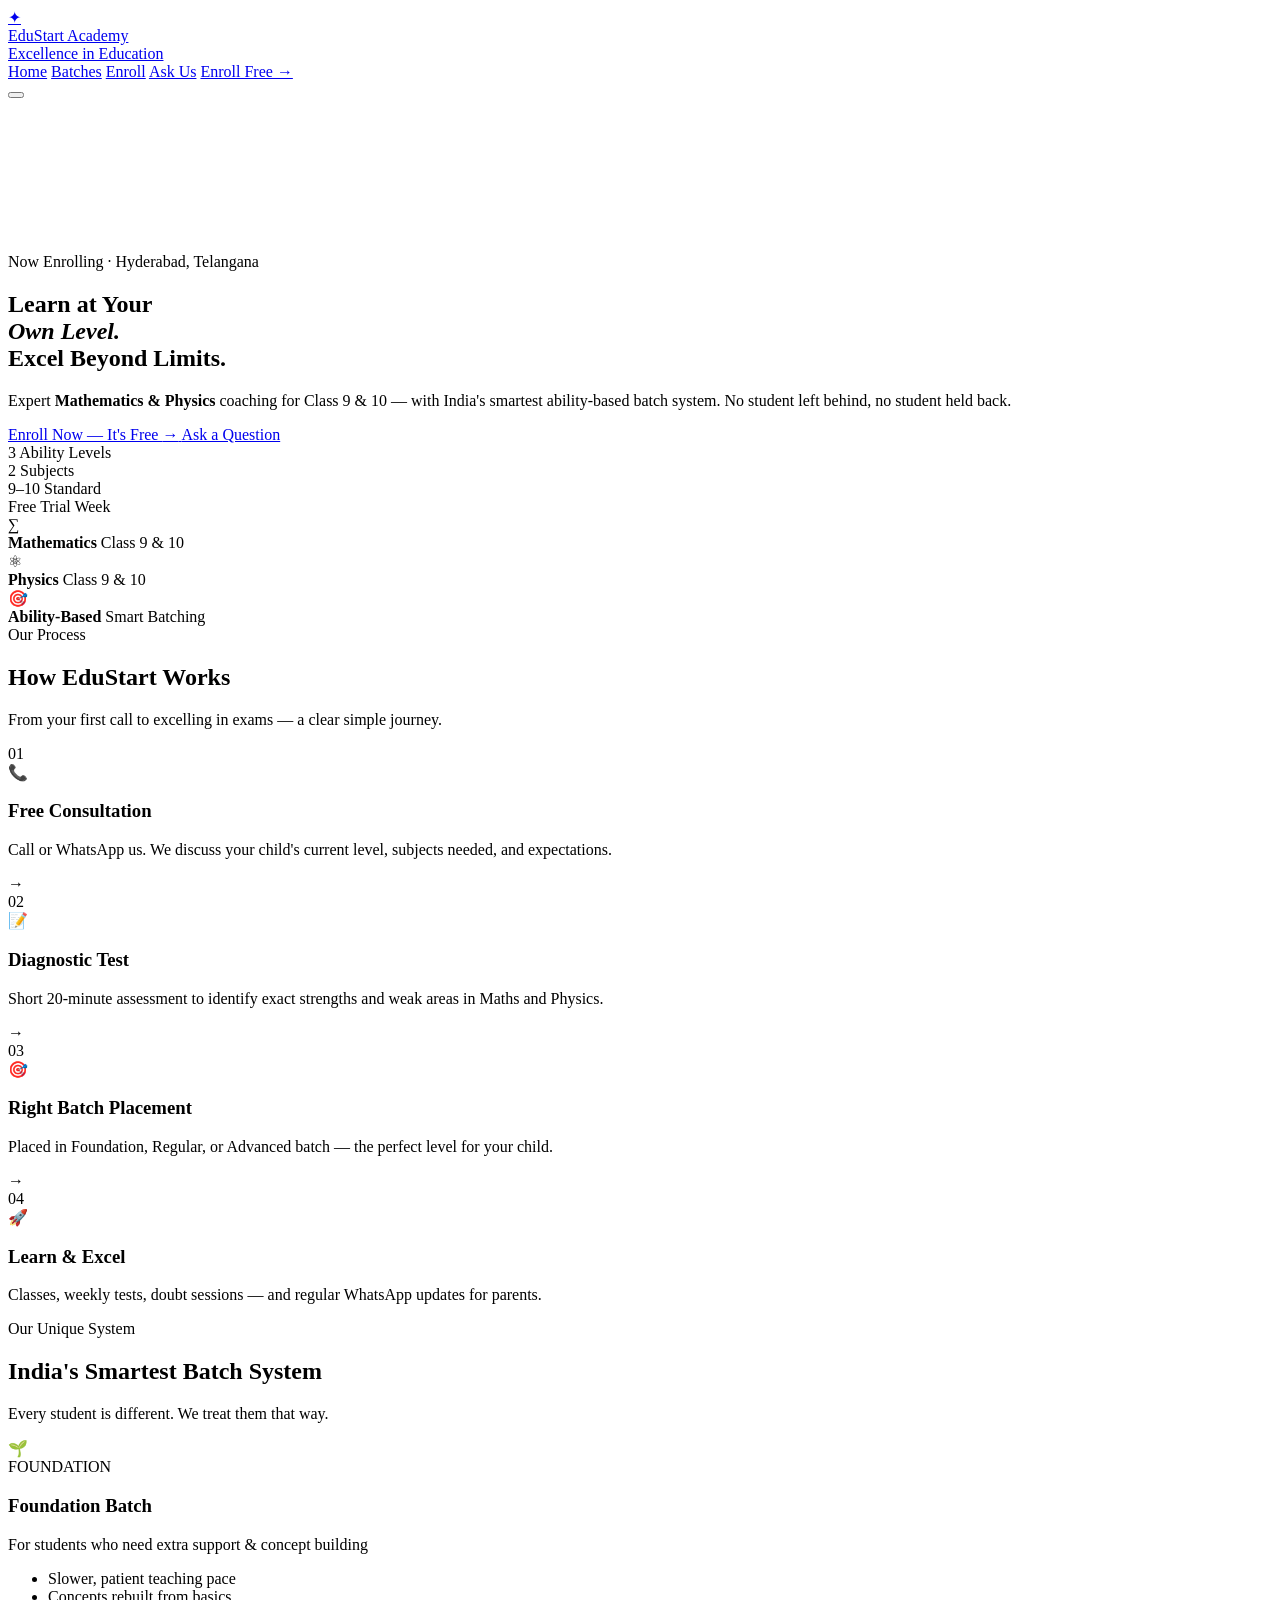
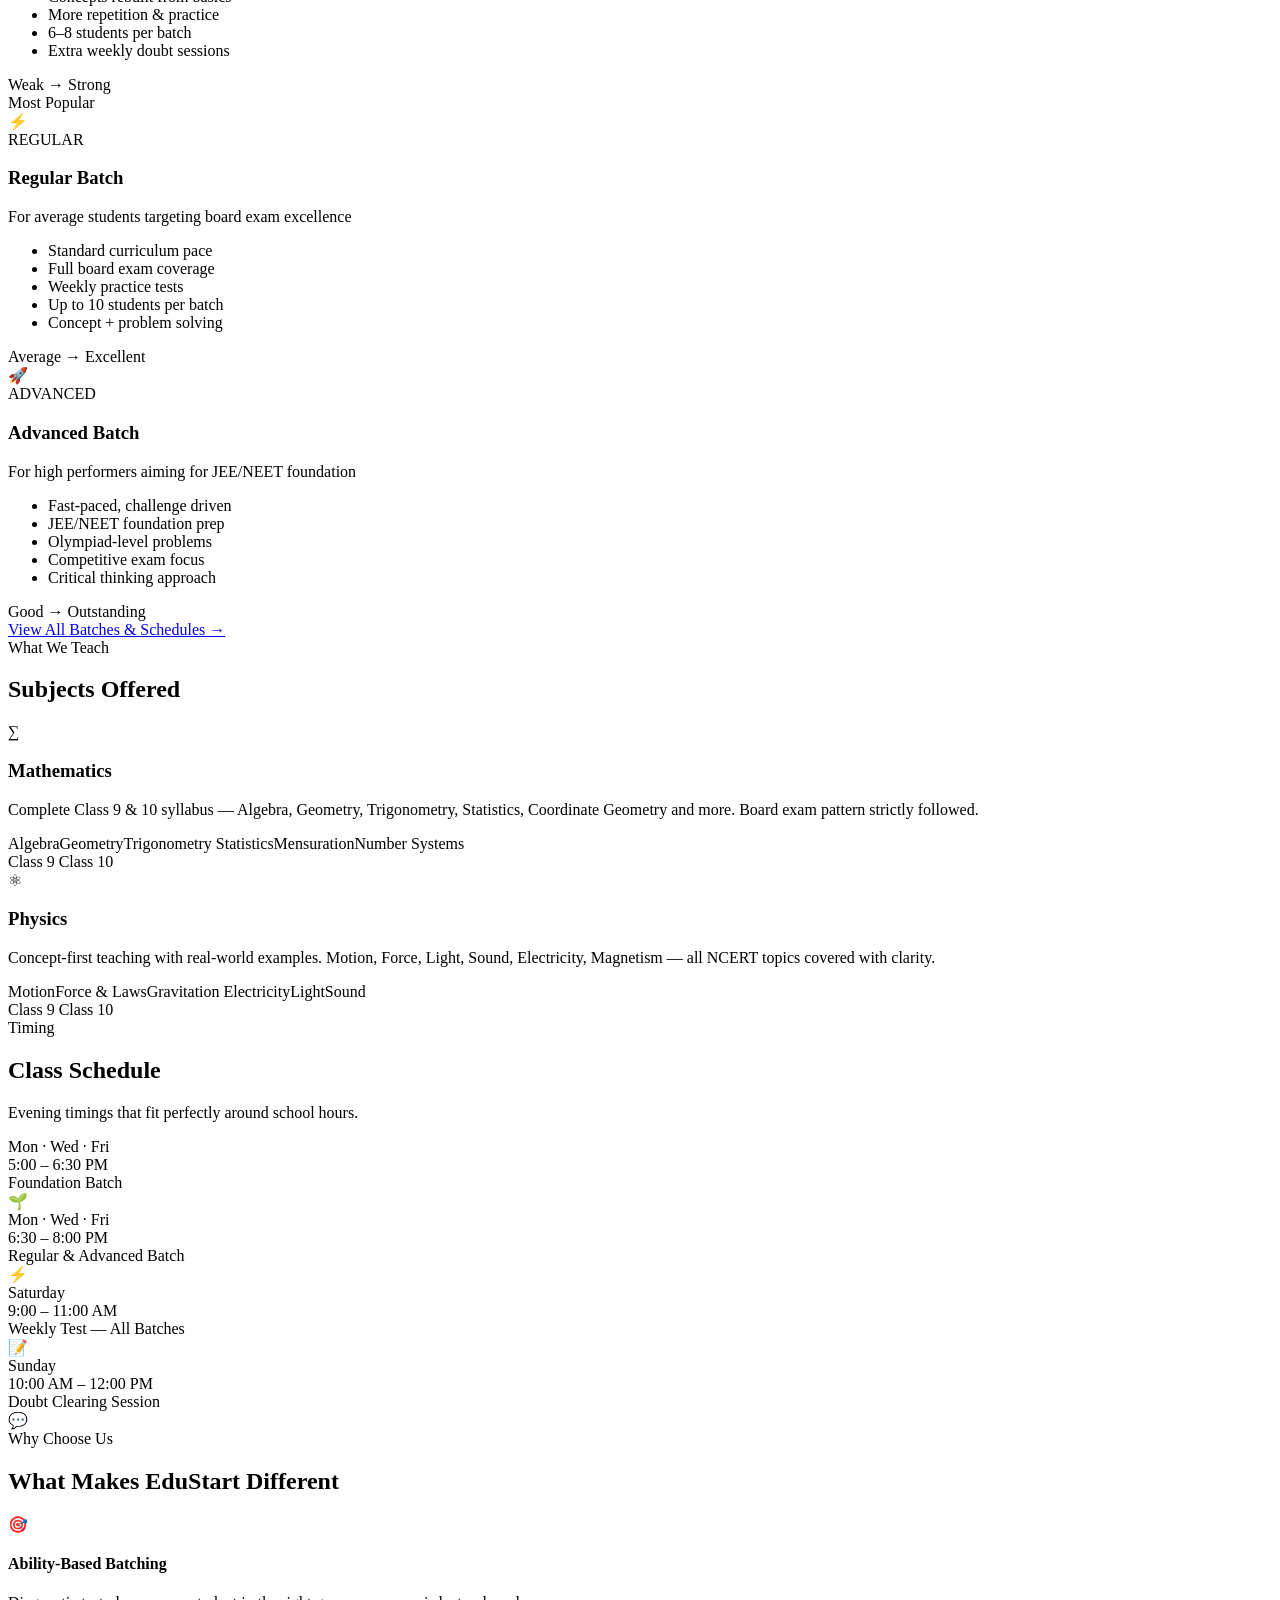
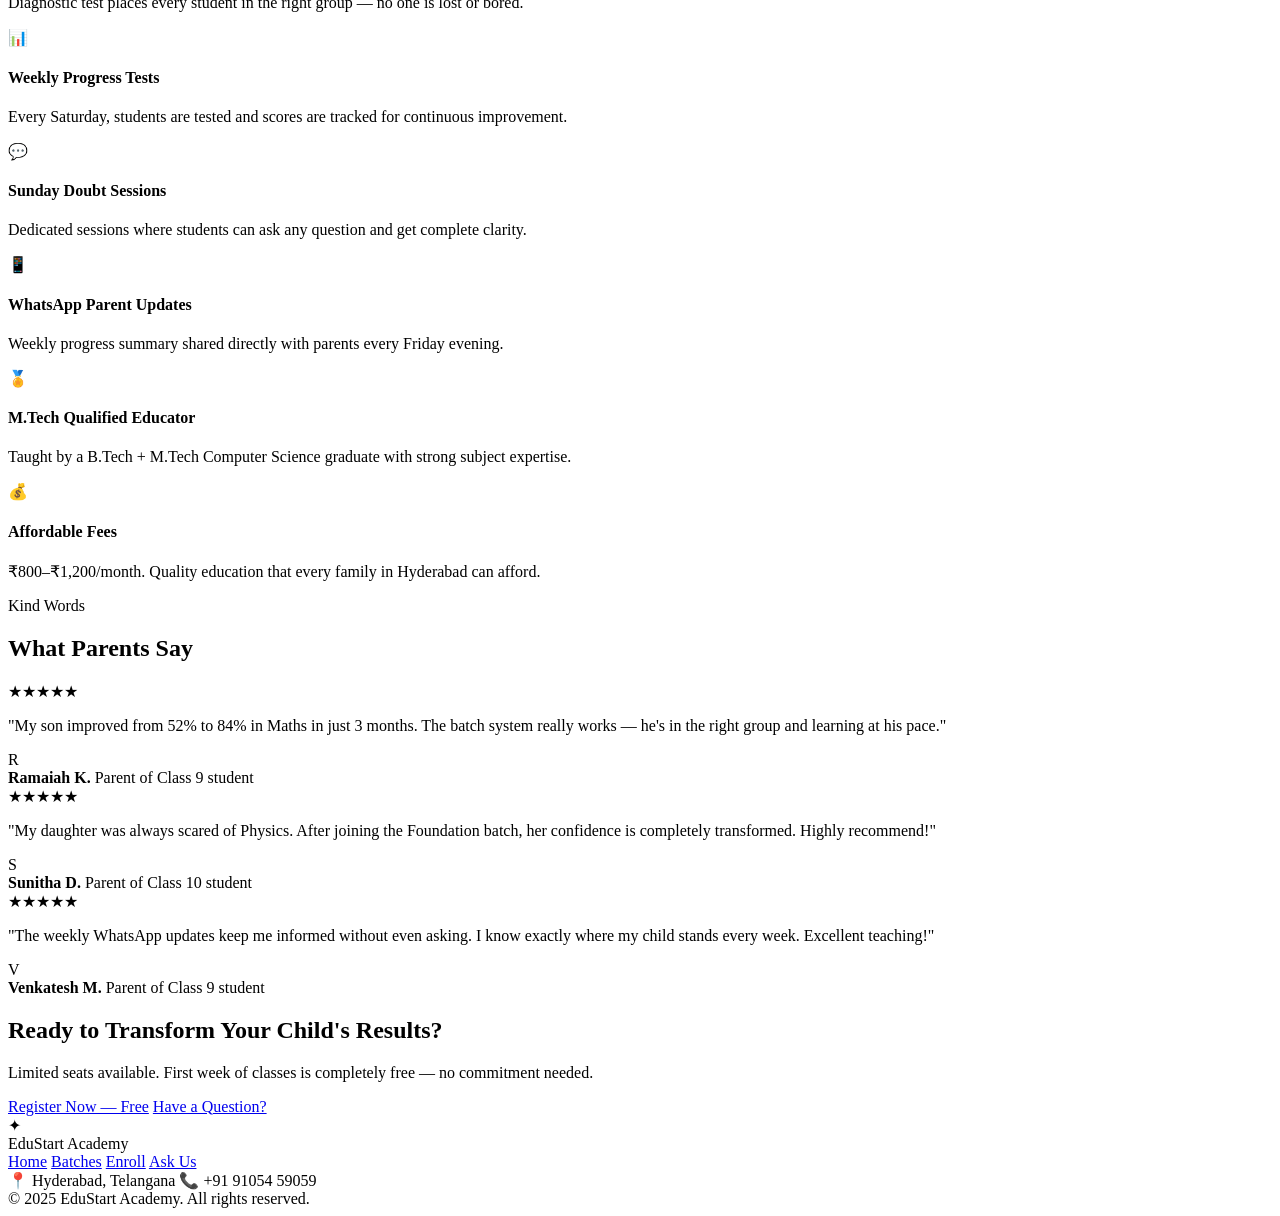
==== index.html @ 55bc0c99 "Initial Files Upload" ====
<!DOCTYPE html>
<html lang="en">
<head>
  <meta charset="UTF-8" />
  <meta name="viewport" content="width=device-width, initial-scale=1.0" />
  <title>EduStart Academy | Class 9 & 10 Maths & Physics Coaching — Hyderabad</title>
  <meta name="description" content="Expert Maths and Physics coaching for Class 9 and 10 students in Hyderabad, Telangana. Ability-based batches. Enroll now for free consultation." />
  <link rel="preconnect" href="https://fonts.googleapis.com" />
  <link rel="preconnect" href="https://fonts.gstatic.com" crossorigin />
  <link href="https://fonts.googleapis.com/css2?family=Sora:wght@300;400;500;600;700;800;900&family=DM+Serif+Display:ital@0;1&display=swap" rel="stylesheet" />
  <link rel="stylesheet" href="css/style.css" />
  <link rel="icon" href="data:image/svg+xml,<svg xmlns='http://www.w3.org/2000/svg' viewBox='0 0 100 100'><text y='.9em' font-size='90'>✦</text></svg>" />
</head>
<body>

<!-- ── NAVBAR ─────────────────────────────────────────────────────────── -->
<nav class="navbar" id="navbar">
  <div class="nav-inner">
    <a href="index.html" class="brand">
      <div class="brand-hex">✦</div>
      <div>
        <div class="brand-name">EduStart Academy</div>
        <div class="brand-sub">Excellence in Education</div>
      </div>
    </a>
    <div class="nav-links" id="navLinks">
      <a href="index.html" class="nav-link active">Home</a>
      <a href="batches.html" class="nav-link">Batches</a>
      <a href="register.html" class="nav-link">Enroll</a>
      <a href="query.html" class="nav-link">Ask Us</a>
      <a href="register.html" class="nav-cta">Enroll Free →</a>
    </div>
    <button class="hamburger" id="hamburger" aria-label="Menu">
      <span></span><span></span><span></span>
    </button>
  </div>
</nav>

<!-- ── HERO ───────────────────────────────────────────────────────────── -->
<section class="hero">
  <div class="hero-bg">
    <div class="orb orb-gold"></div>
    <div class="orb orb-orange"></div>
    <canvas class="particle-canvas" id="particleCanvas"></canvas>
  </div>
  <div class="hero-content">
    <div class="hero-badge reveal">
      <span class="badge-pulse"></span>
      Now Enrolling · Hyderabad, Telangana
    </div>
    <h1 class="hero-title reveal delay-1">
      Learn at Your<br>
      <em class="gold-italic">Own Level.</em><br>
      Excel Beyond Limits.
    </h1>
    <p class="hero-desc reveal delay-2">
      Expert <strong>Mathematics & Physics</strong> coaching for Class 9 & 10 —
      with India's smartest ability-based batch system. No student left behind, no student held back.
    </p>
    <div class="hero-actions reveal delay-3">
      <a href="register.html" class="btn-gold">
        Enroll Now — It's Free
        <span class="btn-icon">→</span>
      </a>
      <a href="query.html" class="btn-outline">Ask a Question</a>
    </div>
    <div class="hero-stats reveal delay-4">
      <div class="stat-item">
        <span class="stat-val">3</span>
        <span class="stat-lbl">Ability Levels</span>
      </div>
      <div class="stat-sep"></div>
      <div class="stat-item">
        <span class="stat-val">2</span>
        <span class="stat-lbl">Subjects</span>
      </div>
      <div class="stat-sep"></div>
      <div class="stat-item">
        <span class="stat-val">9–10</span>
        <span class="stat-lbl">Standard</span>
      </div>
      <div class="stat-sep"></div>
      <div class="stat-item">
        <span class="stat-val">Free</span>
        <span class="stat-lbl">Trial Week</span>
      </div>
    </div>
  </div>
  <div class="hero-visual reveal delay-2">
    <div class="float-card card-1">
      <div class="fc-icon">∑</div>
      <div class="fc-text">
        <strong>Mathematics</strong>
        <span>Class 9 & 10</span>
      </div>
    </div>
    <div class="float-card card-2">
      <div class="fc-icon">⚛</div>
      <div class="fc-text">
        <strong>Physics</strong>
        <span>Class 9 & 10</span>
      </div>
    </div>
    <div class="float-card card-3">
      <div class="fc-icon">🎯</div>
      <div class="fc-text">
        <strong>Ability-Based</strong>
        <span>Smart Batching</span>
      </div>
    </div>
    <div class="hero-ring"></div>
    <div class="hero-ring ring-2"></div>
  </div>
</section>

<!-- ── HOW IT WORKS ────────────────────────────────────────────────────── -->
<section class="section how-section">
  <div class="container">
    <div class="section-tag reveal">Our Process</div>
    <h2 class="section-title reveal">How EduStart Works</h2>
    <p class="section-desc reveal">From your first call to excelling in exams — a clear simple journey.</p>
    <div class="steps-row">
      <div class="step reveal delay-1">
        <div class="step-num">01</div>
        <div class="step-icon">📞</div>
        <h3>Free Consultation</h3>
        <p>Call or WhatsApp us. We discuss your child's current level, subjects needed, and expectations.</p>
      </div>
      <div class="step-arrow reveal">→</div>
      <div class="step reveal delay-2">
        <div class="step-num">02</div>
        <div class="step-icon">📝</div>
        <h3>Diagnostic Test</h3>
        <p>Short 20-minute assessment to identify exact strengths and weak areas in Maths and Physics.</p>
      </div>
      <div class="step-arrow reveal">→</div>
      <div class="step reveal delay-3">
        <div class="step-num">03</div>
        <div class="step-icon">🎯</div>
        <h3>Right Batch Placement</h3>
        <p>Placed in Foundation, Regular, or Advanced batch — the perfect level for your child.</p>
      </div>
      <div class="step-arrow reveal">→</div>
      <div class="step reveal delay-4">
        <div class="step-num">04</div>
        <div class="step-icon">🚀</div>
        <h3>Learn & Excel</h3>
        <p>Classes, weekly tests, doubt sessions — and regular WhatsApp updates for parents.</p>
      </div>
    </div>
  </div>
</section>

<!-- ── BATCH SYSTEM ─────────────────────────────────────────────────────── -->
<section class="section dark-section batch-section">
  <div class="container">
    <div class="section-tag reveal">Our Unique System</div>
    <h2 class="section-title reveal">India's Smartest Batch System</h2>
    <p class="section-desc reveal">Every student is different. We treat them that way.</p>
    <div class="batch-grid">

      <div class="batch-card bc-foundation reveal delay-1">
        <div class="bc-glow glow-teal"></div>
        <div class="bc-header">
          <span class="bc-emoji">🌱</span>
          <div class="bc-level teal">FOUNDATION</div>
        </div>
        <h3>Foundation Batch</h3>
        <p class="bc-sub">For students who need extra support & concept building</p>
        <ul class="bc-list">
          <li>Slower, patient teaching pace</li>
          <li>Concepts rebuilt from basics</li>
          <li>More repetition & practice</li>
          <li>6–8 students per batch</li>
          <li>Extra weekly doubt sessions</li>
        </ul>
        <div class="bc-tag teal-tag">Weak → Strong</div>
      </div>

      <div class="batch-card bc-regular reveal delay-2 featured-card">
        <div class="bc-glow glow-gold"></div>
        <div class="featured-badge">Most Popular</div>
        <div class="bc-header">
          <span class="bc-emoji">⚡</span>
          <div class="bc-level gold">REGULAR</div>
        </div>
        <h3>Regular Batch</h3>
        <p class="bc-sub">For average students targeting board exam excellence</p>
        <ul class="bc-list">
          <li>Standard curriculum pace</li>
          <li>Full board exam coverage</li>
          <li>Weekly practice tests</li>
          <li>Up to 10 students per batch</li>
          <li>Concept + problem solving</li>
        </ul>
        <div class="bc-tag gold-tag">Average → Excellent</div>
      </div>

      <div class="batch-card bc-advanced reveal delay-3">
        <div class="bc-glow glow-orange"></div>
        <div class="bc-header">
          <span class="bc-emoji">🚀</span>
          <div class="bc-level orange">ADVANCED</div>
        </div>
        <h3>Advanced Batch</h3>
        <p class="bc-sub">For high performers aiming for JEE/NEET foundation</p>
        <ul class="bc-list">
          <li>Fast-paced, challenge driven</li>
          <li>JEE/NEET foundation prep</li>
          <li>Olympiad-level problems</li>
          <li>Competitive exam focus</li>
          <li>Critical thinking approach</li>
        </ul>
        <div class="bc-tag orange-tag">Good → Outstanding</div>
      </div>

    </div>
    <div class="batch-cta reveal">
      <a href="batches.html" class="btn-outline-light">View All Batches & Schedules →</a>
    </div>
  </div>
</section>

<!-- ── SUBJECTS ─────────────────────────────────────────────────────────── -->
<section class="section subject-section">
  <div class="container">
    <div class="section-tag reveal">What We Teach</div>
    <h2 class="section-title reveal">Subjects Offered</h2>
    <div class="subject-grid">
      <div class="subject-card reveal delay-1">
        <div class="subj-icon-wrap gold-wrap">
          <span class="subj-icon">∑</span>
        </div>
        <h3>Mathematics</h3>
        <p>Complete Class 9 & 10 syllabus — Algebra, Geometry, Trigonometry, Statistics, Coordinate Geometry and more. Board exam pattern strictly followed.</p>
        <div class="subj-topics">
          <span>Algebra</span><span>Geometry</span><span>Trigonometry</span>
          <span>Statistics</span><span>Mensuration</span><span>Number Systems</span>
        </div>
        <div class="subj-classes">
          <span class="class-pill">Class 9</span>
          <span class="class-pill">Class 10</span>
        </div>
      </div>
      <div class="subject-card reveal delay-2">
        <div class="subj-icon-wrap teal-wrap">
          <span class="subj-icon">⚛</span>
        </div>
        <h3>Physics</h3>
        <p>Concept-first teaching with real-world examples. Motion, Force, Light, Sound, Electricity, Magnetism — all NCERT topics covered with clarity.</p>
        <div class="subj-topics">
          <span>Motion</span><span>Force & Laws</span><span>Gravitation</span>
          <span>Electricity</span><span>Light</span><span>Sound</span>
        </div>
        <div class="subj-classes">
          <span class="class-pill">Class 9</span>
          <span class="class-pill">Class 10</span>
        </div>
      </div>
    </div>
  </div>
</section>

<!-- ── SCHEDULE ─────────────────────────────────────────────────────────── -->
<section class="section dark-section">
  <div class="container">
    <div class="section-tag reveal">Timing</div>
    <h2 class="section-title reveal">Class Schedule</h2>
    <p class="section-desc reveal">Evening timings that fit perfectly around school hours.</p>
    <div class="sched-grid">
      <div class="sched-card reveal delay-1">
        <div class="sched-day">Mon · Wed · Fri</div>
        <div class="sched-time">5:00 – 6:30 PM</div>
        <div class="sched-label">Foundation Batch</div>
        <div class="sched-icon">🌱</div>
      </div>
      <div class="sched-card reveal delay-2">
        <div class="sched-day">Mon · Wed · Fri</div>
        <div class="sched-time">6:30 – 8:00 PM</div>
        <div class="sched-label">Regular & Advanced Batch</div>
        <div class="sched-icon">⚡</div>
      </div>
      <div class="sched-card reveal delay-3">
        <div class="sched-day">Saturday</div>
        <div class="sched-time">9:00 – 11:00 AM</div>
        <div class="sched-label">Weekly Test — All Batches</div>
        <div class="sched-icon">📝</div>
      </div>
      <div class="sched-card reveal delay-4">
        <div class="sched-day">Sunday</div>
        <div class="sched-time">10:00 AM – 12:00 PM</div>
        <div class="sched-label">Doubt Clearing Session</div>
        <div class="sched-icon">💬</div>
      </div>
    </div>
  </div>
</section>

<!-- ── WHY US ──────────────────────────────────────────────────────────── -->
<section class="section why-section">
  <div class="container">
    <div class="section-tag reveal">Why Choose Us</div>
    <h2 class="section-title reveal">What Makes EduStart Different</h2>
    <div class="why-grid">
      <div class="why-card reveal delay-1">
        <div class="why-icon">🎯</div>
        <h4>Ability-Based Batching</h4>
        <p>Diagnostic test places every student in the right group — no one is lost or bored.</p>
      </div>
      <div class="why-card reveal delay-2">
        <div class="why-icon">📊</div>
        <h4>Weekly Progress Tests</h4>
        <p>Every Saturday, students are tested and scores are tracked for continuous improvement.</p>
      </div>
      <div class="why-card reveal delay-3">
        <div class="why-icon">💬</div>
        <h4>Sunday Doubt Sessions</h4>
        <p>Dedicated sessions where students can ask any question and get complete clarity.</p>
      </div>
      <div class="why-card reveal delay-4">
        <div class="why-icon">📱</div>
        <h4>WhatsApp Parent Updates</h4>
        <p>Weekly progress summary shared directly with parents every Friday evening.</p>
      </div>
      <div class="why-card reveal delay-1">
        <div class="why-icon">🏅</div>
        <h4>M.Tech Qualified Educator</h4>
        <p>Taught by a B.Tech + M.Tech Computer Science graduate with strong subject expertise.</p>
      </div>
      <div class="why-card reveal delay-2">
        <div class="why-icon">💰</div>
        <h4>Affordable Fees</h4>
        <p>₹800–₹1,200/month. Quality education that every family in Hyderabad can afford.</p>
      </div>
    </div>
  </div>
</section>

<!-- ── TESTIMONIAL ─────────────────────────────────────────────────────── -->
<section class="section dark-section testimonial-section">
  <div class="container">
    <div class="section-tag reveal">Kind Words</div>
    <h2 class="section-title reveal">What Parents Say</h2>
    <div class="testi-grid">
      <div class="testi-card reveal delay-1">
        <div class="testi-stars">★★★★★</div>
        <p>"My son improved from 52% to 84% in Maths in just 3 months. The batch system really works — he's in the right group and learning at his pace."</p>
        <div class="testi-author">
          <div class="testi-avatar">R</div>
          <div>
            <strong>Ramaiah K.</strong>
            <span>Parent of Class 9 student</span>
          </div>
        </div>
      </div>
      <div class="testi-card reveal delay-2">
        <div class="testi-stars">★★★★★</div>
        <p>"My daughter was always scared of Physics. After joining the Foundation batch, her confidence is completely transformed. Highly recommend!"</p>
        <div class="testi-author">
          <div class="testi-avatar">S</div>
          <div>
            <strong>Sunitha D.</strong>
            <span>Parent of Class 10 student</span>
          </div>
        </div>
      </div>
      <div class="testi-card reveal delay-3">
        <div class="testi-stars">★★★★★</div>
        <p>"The weekly WhatsApp updates keep me informed without even asking. I know exactly where my child stands every week. Excellent teaching!"</p>
        <div class="testi-author">
          <div class="testi-avatar">V</div>
          <div>
            <strong>Venkatesh M.</strong>
            <span>Parent of Class 9 student</span>
          </div>
        </div>
      </div>
    </div>
  </div>
</section>

<!-- ── CTA BANNER ──────────────────────────────────────────────────────── -->
<section class="cta-banner">
  <div class="cta-orb"></div>
  <div class="container cta-inner reveal">
    <h2>Ready to Transform Your Child's Results?</h2>
    <p>Limited seats available. First week of classes is completely free — no commitment needed.</p>
    <div class="cta-btns">
      <a href="register.html" class="btn-gold">Register Now — Free</a>
      <a href="query.html" class="btn-outline">Have a Question?</a>
    </div>
  </div>
</section>

<!-- ── FOOTER ──────────────────────────────────────────────────────────── -->
<footer class="footer">
  <div class="container footer-inner">
    <div class="footer-brand">
      <div class="brand-hex small">✦</div>
      <span class="footer-name">EduStart Academy</span>
    </div>
    <div class="footer-links">
      <a href="index.html">Home</a>
      <a href="batches.html">Batches</a>
      <a href="register.html">Enroll</a>
      <a href="query.html">Ask Us</a>
    </div>
    <div class="footer-contact">
      <span>📍 Hyderabad, Telangana</span>
      <span>📞 +91 91054 59059</span>
    </div>
    <div class="footer-copy">© 2025 EduStart Academy. All rights reserved.</div>
  </div>
</footer>

<script src="js/main.js"></script>
</body>
</html>
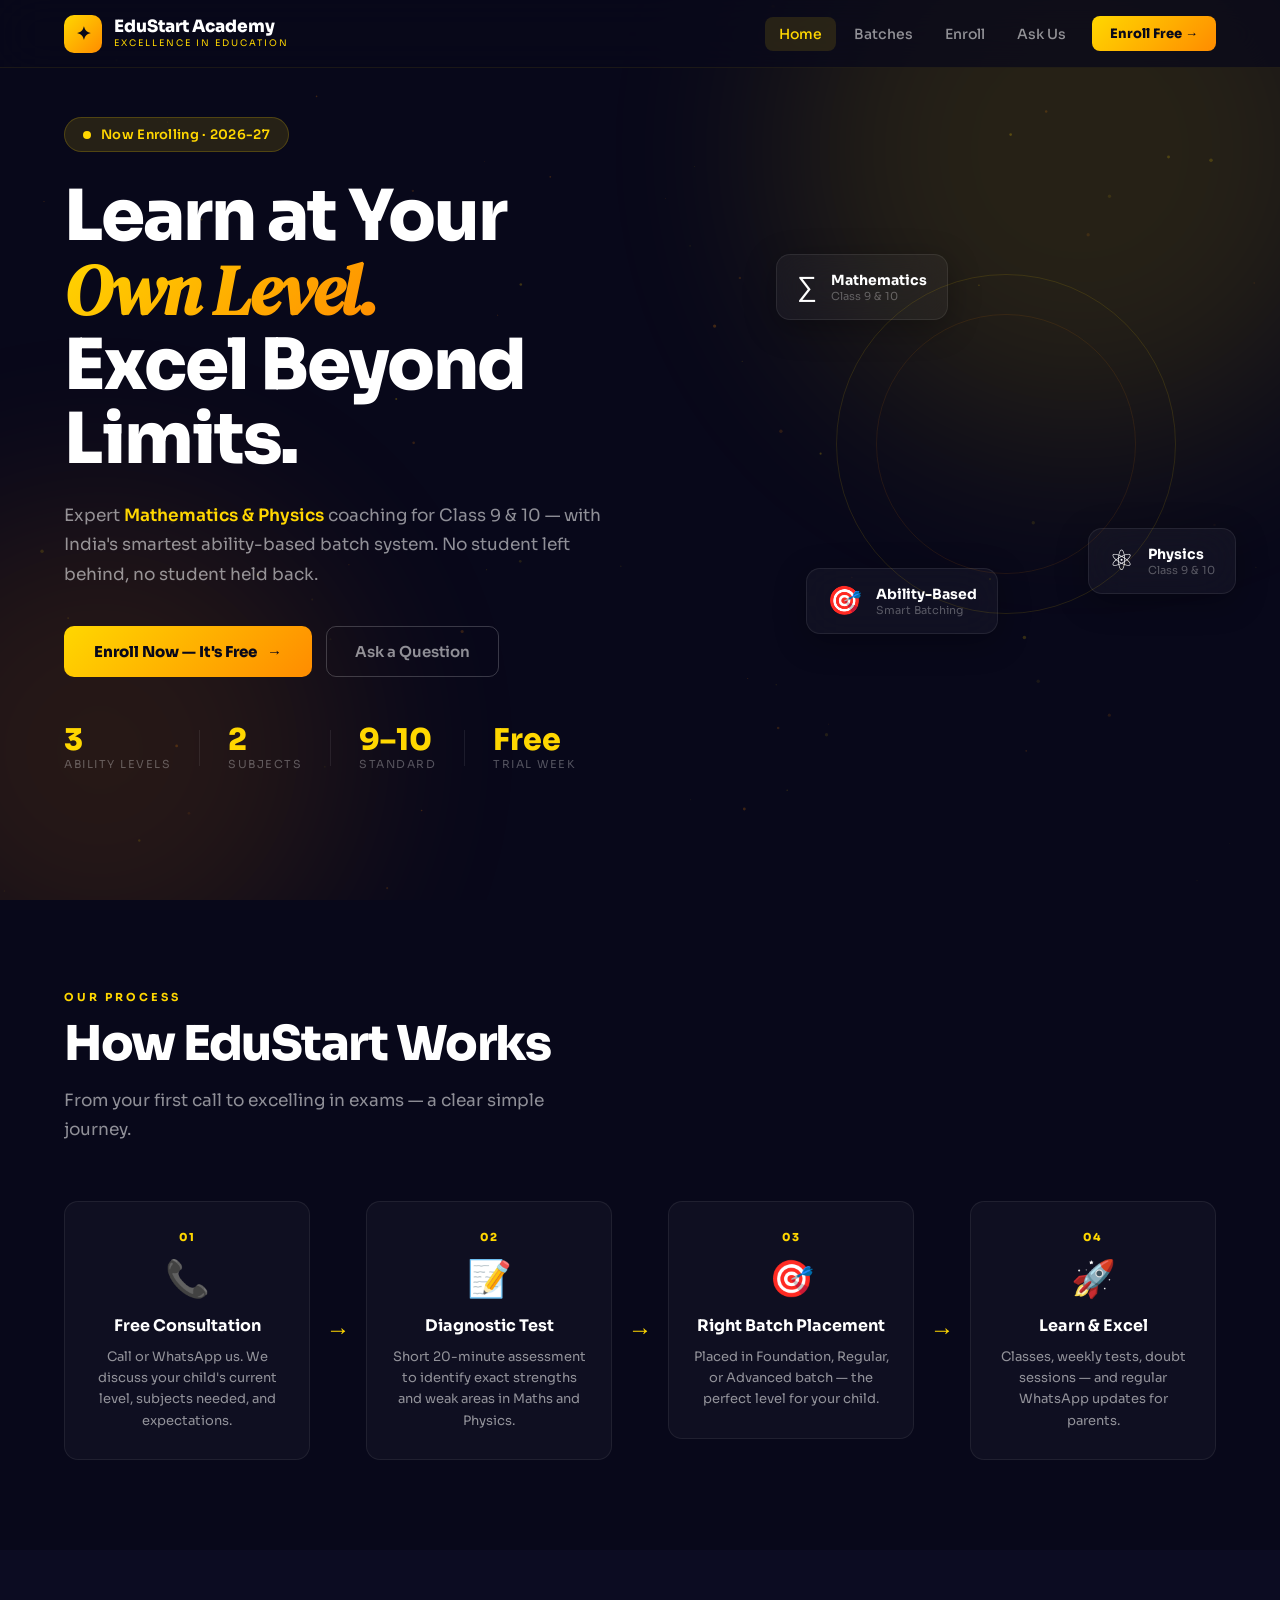
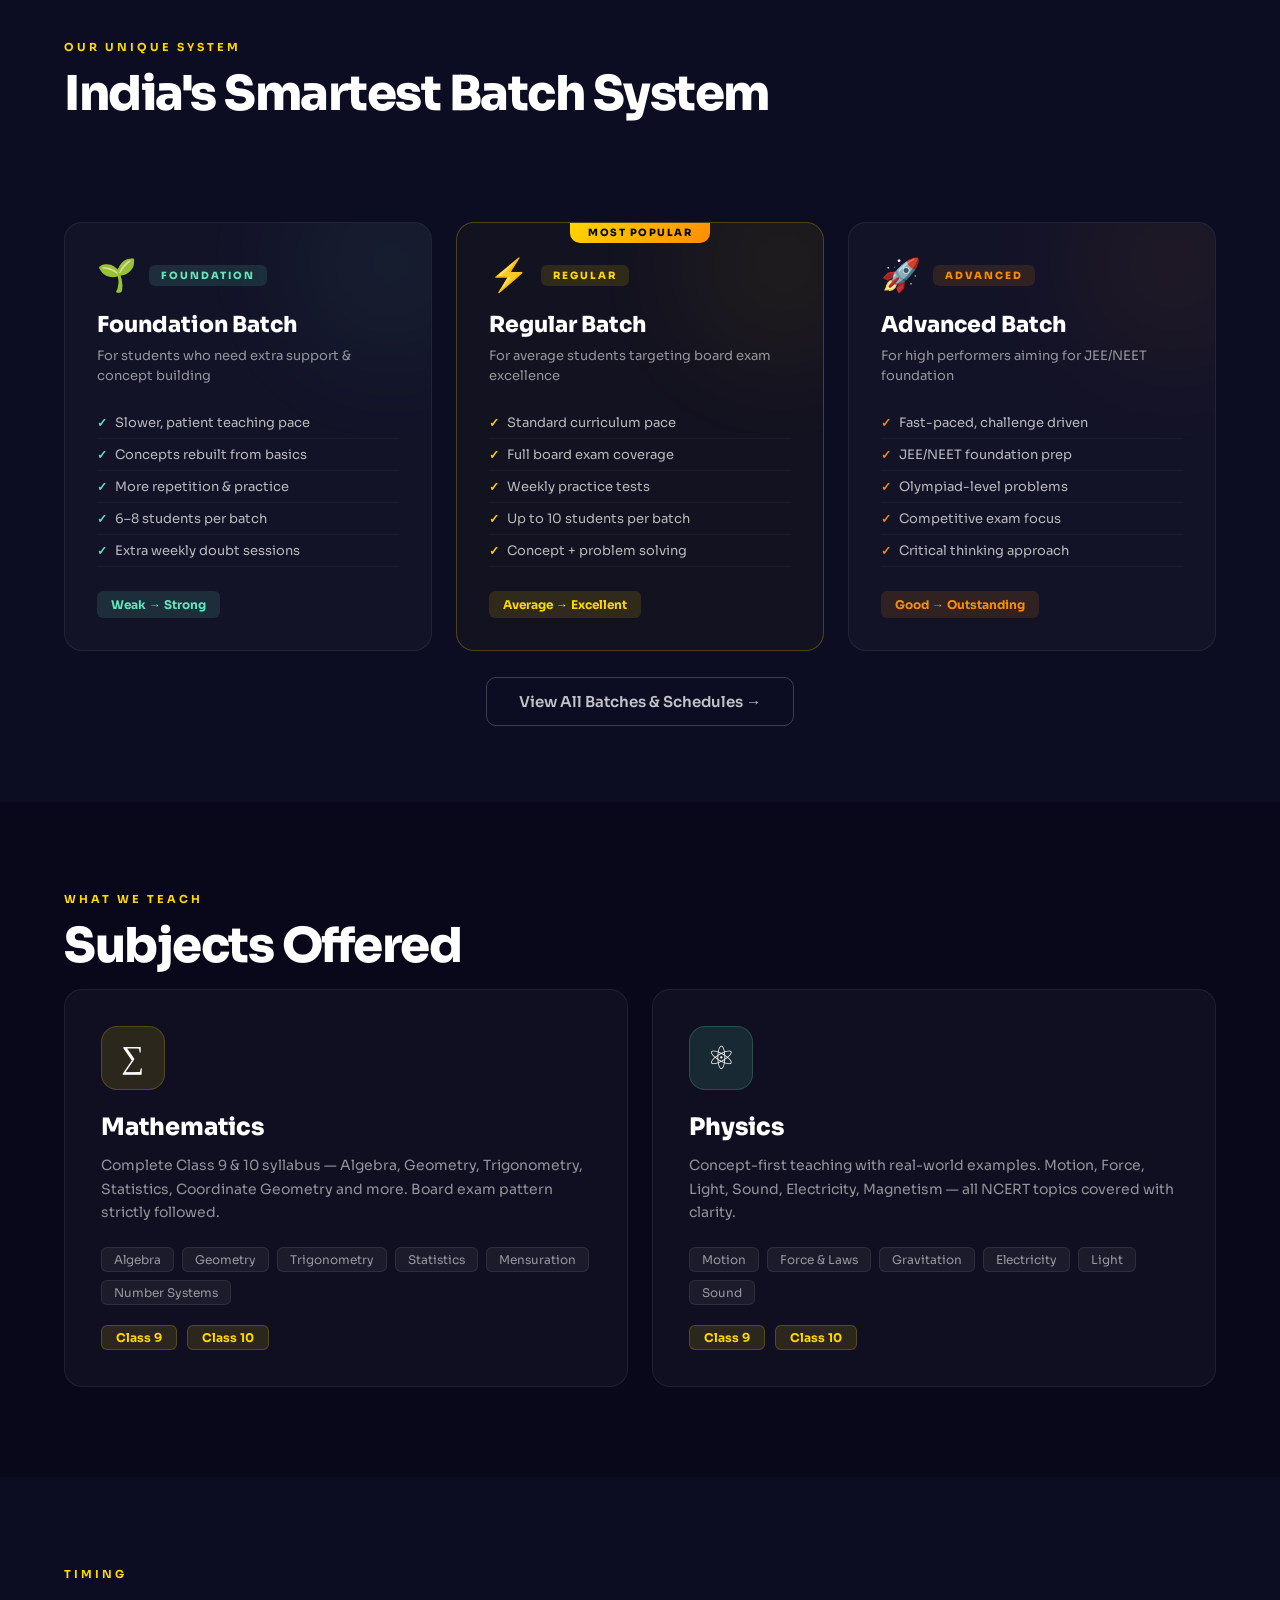
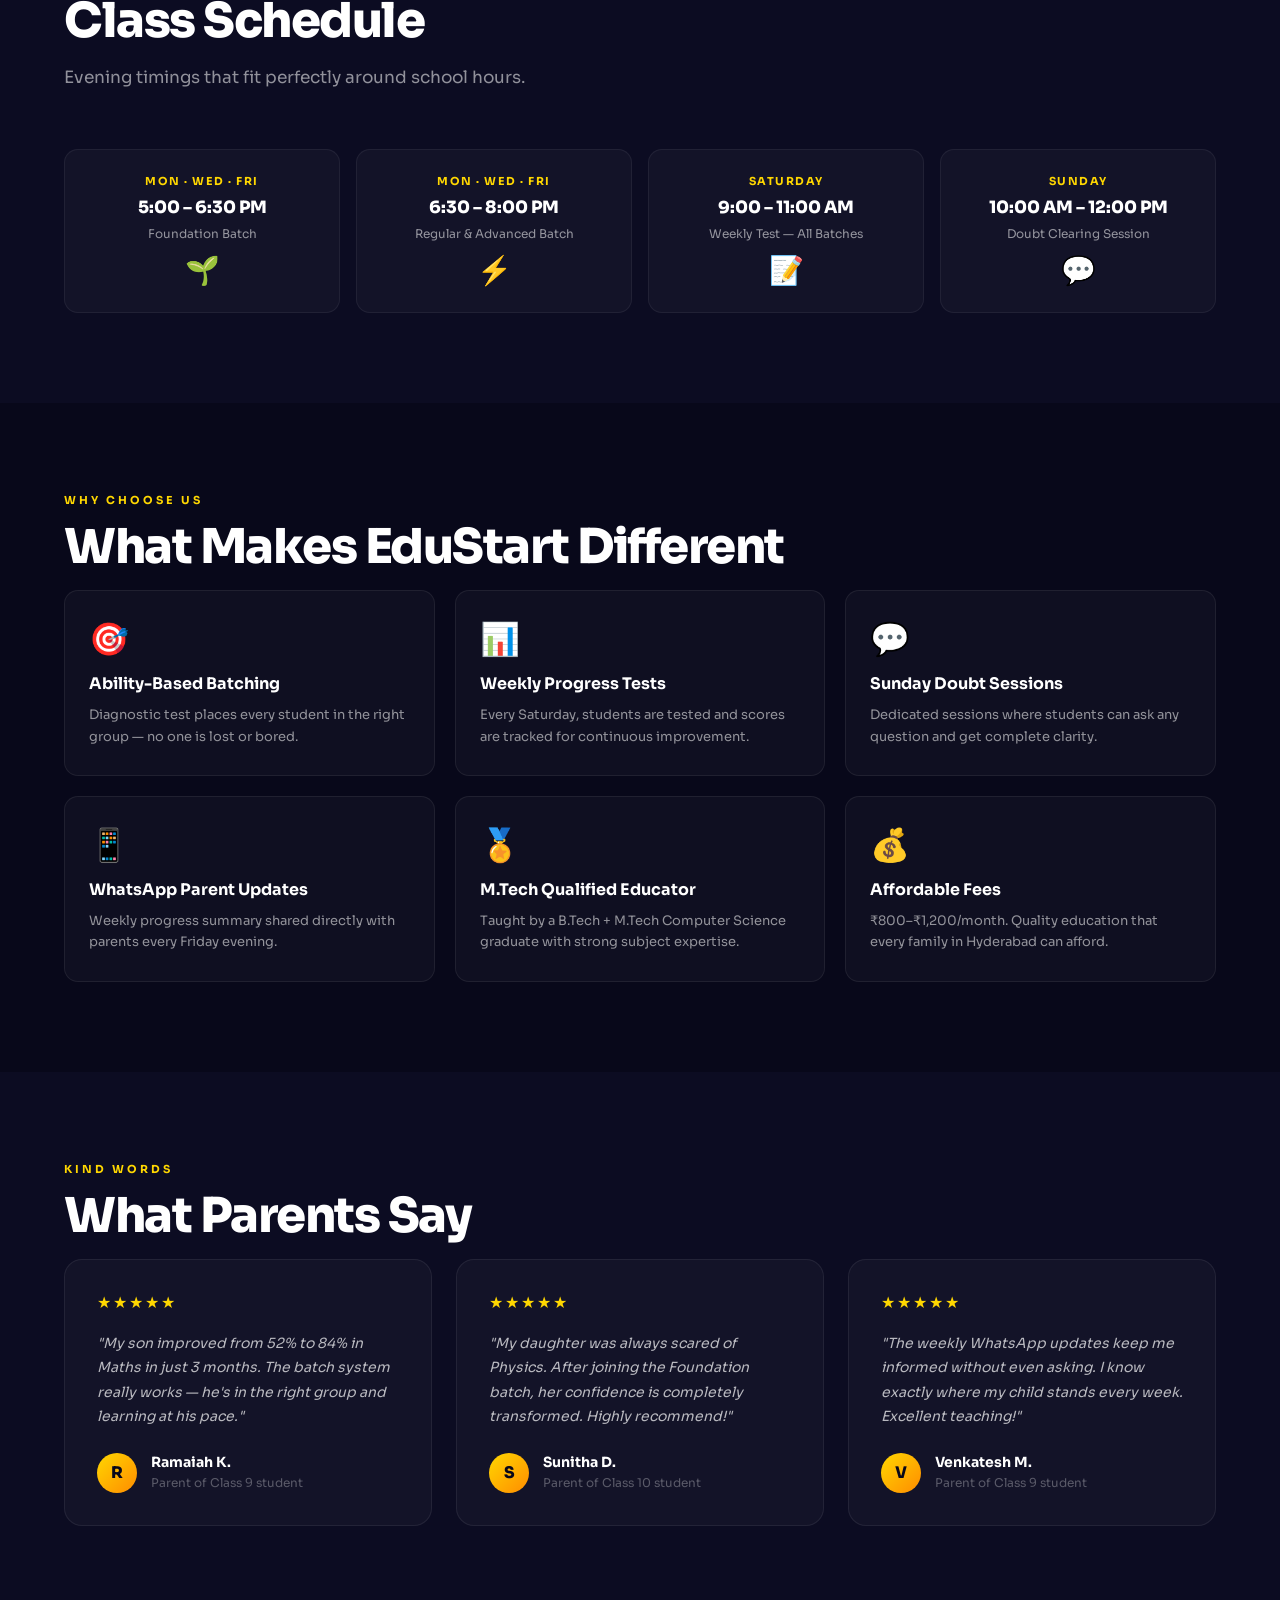
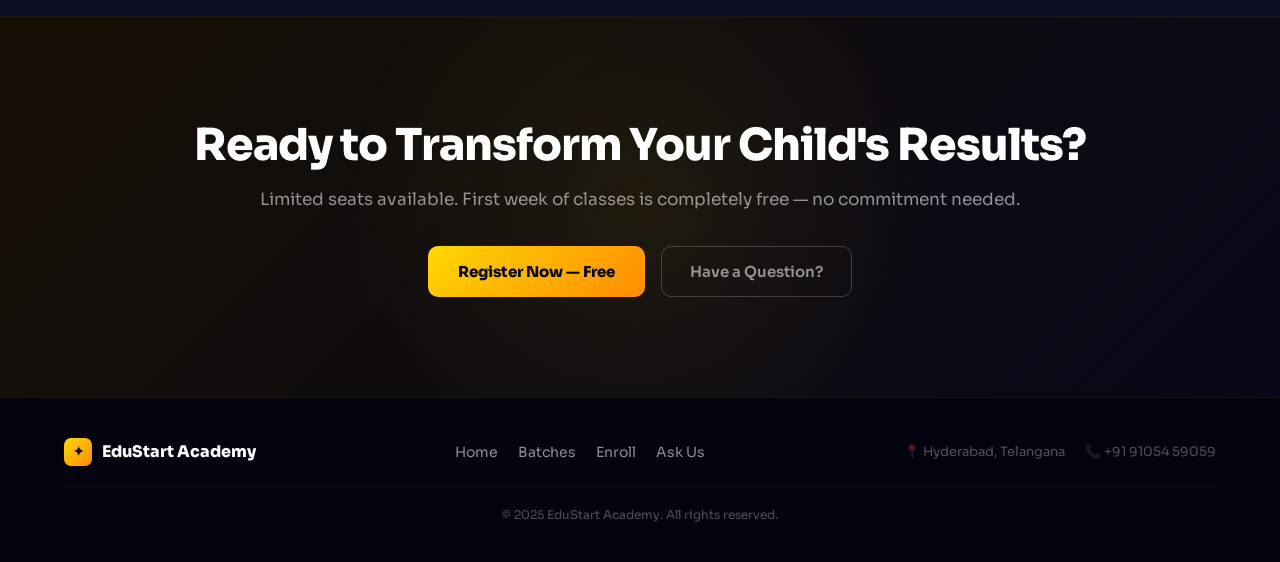
==== commit 902a93dd: "Update index.html" ====
--- a/index.html
+++ b/index.html
@@ -46,7 +46,7 @@
   <div class="hero-content">
     <div class="hero-badge reveal">
       <span class="badge-pulse"></span>
-      Now Enrolling · Hyderabad, Telangana
+      Now Enrolling · 2026-27
     </div>
     <h1 class="hero-title reveal delay-1">
       Learn at Your<br>
--- a/css/style.css
+++ b/css/style.css
@@ -0,0 +1,775 @@
+/* ================================================================
+   EduStart Academy — Global Stylesheet
+   Dark Gold Educational Theme · Sora + DM Serif Display
+================================================================ */
+
+:root {
+  --gold:         #FFD700;
+  --gold-dark:    #CC9900;
+  --gold-soft:    rgba(255,215,0,0.12);
+  --orange:       #FF8C00;
+  --orange-soft:  rgba(255,140,0,0.12);
+  --teal:         #63E6BE;
+  --teal-soft:    rgba(99,230,190,0.12);
+  --dark:         #08081A;
+  --dark-2:       #0C0C22;
+  --dark-3:       #111128;
+  --card-bg:      rgba(255,255,255,0.03);
+  --card-border:  rgba(255,255,255,0.07);
+  --text:         #FFFFFF;
+  --text-muted:   rgba(255,255,255,0.55);
+  --text-dim:     rgba(255,255,255,0.30);
+  --radius:       14px;
+  --radius-sm:    8px;
+  --shadow:       0 8px 40px rgba(0,0,0,0.4);
+}
+
+*, *::before, *::after { box-sizing: border-box; margin: 0; padding: 0; }
+html { scroll-behavior: smooth; font-size: 16px; }
+
+body {
+  font-family: 'Sora', -apple-system, sans-serif;
+  background: var(--dark);
+  color: var(--text);
+  -webkit-font-smoothing: antialiased;
+  overflow-x: hidden;
+}
+
+::-webkit-scrollbar { width: 5px; }
+::-webkit-scrollbar-track { background: var(--dark); }
+::-webkit-scrollbar-thumb { background: rgba(255,215,0,0.3); border-radius: 3px; }
+::selection { background: rgba(255,215,0,0.2); color: var(--gold); }
+a { color: inherit; text-decoration: none; }
+img { max-width: 100%; }
+
+input:-webkit-autofill, input:-webkit-autofill:focus {
+  -webkit-box-shadow: 0 0 0 1000px rgba(255,255,255,0.04) inset !important;
+  -webkit-text-fill-color: #fff !important;
+}
+
+/* ── UTILITIES ──────────────────────────────────────────────────── */
+.container { max-width: 1200px; margin: 0 auto; padding: 0 24px; }
+.hide { display: none !important; }
+
+.gold-italic {
+  font-family: 'DM Serif Display', serif;
+  font-style: italic;
+  background: linear-gradient(135deg, var(--gold), var(--orange));
+  -webkit-background-clip: text;
+  -webkit-text-fill-color: transparent;
+  background-clip: text;
+}
+
+/* ── REVEAL ANIMATIONS ──────────────────────────────────────────── */
+.reveal {
+  opacity: 0;
+  transform: translateY(28px);
+  transition: opacity 0.65s ease, transform 0.65s ease;
+}
+.reveal.visible { opacity: 1; transform: translateY(0); }
+.delay-1 { transition-delay: 0.1s; }
+.delay-2 { transition-delay: 0.2s; }
+.delay-3 { transition-delay: 0.3s; }
+.delay-4 { transition-delay: 0.4s; }
+
+/* ── NAVBAR ─────────────────────────────────────────────────────── */
+.navbar {
+  position: fixed; top: 0; left: 0; right: 0; z-index: 999;
+  height: 68px;
+  background: rgba(8,8,26,0.75);
+  backdrop-filter: blur(24px);
+  border-bottom: 1px solid rgba(255,215,0,0.08);
+  transition: background 0.3s, box-shadow 0.3s;
+}
+.navbar.scrolled {
+  background: rgba(8,8,26,0.97);
+  box-shadow: 0 4px 30px rgba(0,0,0,0.6);
+}
+.nav-inner {
+  max-width: 1200px; margin: 0 auto;
+  padding: 0 24px; height: 100%;
+  display: flex; align-items: center; justify-content: space-between;
+}
+.brand { display: flex; align-items: center; gap: 12px; }
+.brand-hex {
+  width: 38px; height: 38px; border-radius: 10px;
+  background: linear-gradient(135deg, var(--gold), var(--orange));
+  display: flex; align-items: center; justify-content: center;
+  font-size: 18px; color: var(--dark); font-weight: 800;
+  flex-shrink: 0;
+}
+.brand-hex.small { width: 28px; height: 28px; font-size: 13px; border-radius: 7px; }
+.brand-name { font-size: 17px; font-weight: 800; color: #fff; line-height: 1.1; }
+.brand-sub { font-size: 9px; color: var(--gold); letter-spacing: 2px; text-transform: uppercase; }
+.nav-links { display: flex; align-items: center; gap: 4px; }
+.nav-link {
+  color: var(--text-muted); padding: 8px 14px;
+  border-radius: var(--radius-sm); font-size: 14px; font-weight: 500;
+  transition: color 0.2s, background 0.2s;
+}
+.nav-link:hover, .nav-link.active { color: var(--gold); background: var(--gold-soft); }
+.nav-cta {
+  background: linear-gradient(135deg, var(--gold), var(--orange));
+  color: var(--dark) !important; font-weight: 800; font-size: 13px;
+  padding: 9px 18px; border-radius: 8px; margin-left: 8px;
+  transition: opacity 0.2s, transform 0.2s;
+}
+.nav-cta:hover { opacity: 0.9; transform: translateY(-1px); }
+.hamburger {
+  display: none; flex-direction: column; gap: 5px;
+  background: none; border: none; cursor: pointer; padding: 6px;
+}
+.hamburger span {
+  display: block; width: 22px; height: 2px;
+  background: #fff; border-radius: 2px; transition: all 0.3s;
+}
+.hamburger.open span:nth-child(1) { transform: rotate(45deg) translate(5px,5px); }
+.hamburger.open span:nth-child(2) { opacity: 0; }
+.hamburger.open span:nth-child(3) { transform: rotate(-45deg) translate(5px,-5px); }
+
+/* ── HERO ────────────────────────────────────────────────────────── */
+.hero {
+  min-height: 100vh; padding-top: 68px;
+  display: grid; grid-template-columns: 1fr 420px;
+  align-items: center; gap: 40px;
+  max-width: 1200px; margin: 0 auto; padding: 68px 24px 80px;
+  position: relative;
+}
+.hero-bg {
+  position: fixed; inset: 0; pointer-events: none; z-index: -1;
+  overflow: hidden;
+}
+.orb {
+  position: absolute; border-radius: 50%;
+  filter: blur(100px); opacity: 0.12;
+  animation: floatOrb 10s ease-in-out infinite;
+}
+.orb-gold { width: 600px; height: 600px; background: var(--gold); top: -150px; right: -100px; }
+.orb-orange { width: 500px; height: 500px; background: var(--orange); bottom: -100px; left: -150px; animation-delay: 5s; }
+.particle-canvas { position: absolute; inset: 0; width: 100%; height: 100%; opacity: 0.4; }
+
+@keyframes floatOrb {
+  0%,100% { transform: translate(0,0) scale(1); }
+  50% { transform: translate(20px,-20px) scale(1.05); }
+}
+
+.hero-content { position: relative; z-index: 1; }
+.hero-badge {
+  display: inline-flex; align-items: center; gap: 10px;
+  background: var(--gold-soft); border: 1px solid rgba(255,215,0,0.2);
+  color: var(--gold); padding: 8px 18px; border-radius: 40px;
+  font-size: 13px; font-weight: 600; margin-bottom: 28px; letter-spacing: 0.3px;
+}
+.badge-pulse {
+  width: 8px; height: 8px; border-radius: 50%; background: var(--gold);
+  animation: pulse 2s ease-in-out infinite;
+}
+@keyframes pulse { 0%,100%{opacity:1;transform:scale(1)} 50%{opacity:0.4;transform:scale(0.75)} }
+
+.hero-title {
+  font-size: clamp(38px, 5.5vw, 72px); font-weight: 900;
+  line-height: 1.05; letter-spacing: -2px; margin-bottom: 24px;
+}
+.hero-desc {
+  font-size: 17px; color: var(--text-muted); line-height: 1.75;
+  max-width: 540px; margin-bottom: 36px;
+}
+.hero-desc strong { color: var(--gold); font-weight: 600; }
+.hero-actions { display: flex; gap: 14px; flex-wrap: wrap; margin-bottom: 48px; }
+
+.btn-gold {
+  display: inline-flex; align-items: center; gap: 10px;
+  background: linear-gradient(135deg, var(--gold), var(--orange));
+  color: var(--dark); padding: 15px 30px; border-radius: 10px;
+  font-weight: 800; font-size: 15px; border: none; cursor: pointer;
+  transition: transform 0.25s, box-shadow 0.25s; white-space: nowrap;
+}
+.btn-gold:hover { transform: translateY(-2px); box-shadow: 0 12px 40px rgba(255,215,0,0.3); }
+.btn-icon { transition: transform 0.25s; }
+.btn-gold:hover .btn-icon { transform: translateX(4px); }
+
+.btn-outline {
+  display: inline-flex; align-items: center; gap: 8px;
+  border: 1px solid rgba(255,255,255,0.2); color: var(--text-muted);
+  padding: 15px 28px; border-radius: 10px; font-weight: 600; font-size: 15px;
+  transition: border-color 0.25s, color 0.25s, background 0.25s; cursor: pointer;
+}
+.btn-outline:hover { border-color: var(--gold); color: var(--gold); background: var(--gold-soft); }
+
+.hero-stats { display: flex; align-items: center; gap: 28px; flex-wrap: wrap; }
+.stat-item { display: flex; flex-direction: column; }
+.stat-val { font-size: 30px; font-weight: 900; color: var(--gold); line-height: 1; }
+.stat-lbl { font-size: 11px; color: var(--text-dim); letter-spacing: 1.5px; text-transform: uppercase; margin-top: 2px; }
+.stat-sep { width: 1px; height: 36px; background: rgba(255,255,255,0.08); }
+
+/* Hero Visual */
+.hero-visual {
+  position: relative; height: 420px;
+  display: flex; align-items: center; justify-content: center;
+}
+.hero-ring {
+  position: absolute; width: 340px; height: 340px; border-radius: 50%;
+  border: 1px solid rgba(255,215,0,0.12);
+  animation: spinRing 20s linear infinite;
+}
+.ring-2 { width: 260px; height: 260px; border-color: rgba(255,140,0,0.1); animation-direction: reverse; animation-duration: 15s; }
+@keyframes spinRing { to { transform: rotate(360deg); } }
+
+.float-card {
+  position: absolute; background: rgba(255,255,255,0.04);
+  border: 1px solid rgba(255,255,255,0.08); backdrop-filter: blur(20px);
+  border-radius: 14px; padding: 16px 20px;
+  display: flex; align-items: center; gap: 14px;
+  box-shadow: 0 8px 32px rgba(0,0,0,0.3);
+  animation: floatCard 4s ease-in-out infinite;
+}
+.card-1 { top: 20px; left: -20px; animation-delay: 0s; }
+.card-2 { bottom: 60px; right: -20px; animation-delay: 1.5s; }
+.card-3 { bottom: 20px; left: 10px; animation-delay: 3s; }
+@keyframes floatCard {
+  0%,100% { transform: translateY(0); }
+  50% { transform: translateY(-8px); }
+}
+.fc-icon { font-size: 28px; line-height: 1; }
+.fc-text { display: flex; flex-direction: column; }
+.fc-text strong { font-size: 14px; font-weight: 700; color: #fff; }
+.fc-text span { font-size: 11px; color: var(--text-dim); }
+
+/* ── SECTIONS ────────────────────────────────────────────────────── */
+.section { padding: 90px 0; }
+.dark-section { background: var(--dark-2); }
+.section-tag {
+  font-size: 11px; letter-spacing: 3px; text-transform: uppercase;
+  color: var(--gold); font-weight: 700; margin-bottom: 14px;
+}
+.section-title {
+  font-size: clamp(28px, 4vw, 48px); font-weight: 800;
+  letter-spacing: -1.5px; margin-bottom: 16px; line-height: 1.1;
+}
+.section-desc { color: var(--text-muted); font-size: 17px; max-width: 540px; line-height: 1.7; margin-bottom: 56px; }
+
+/* ── HOW IT WORKS ────────────────────────────────────────────────── */
+.steps-row {
+  display: flex; align-items: flex-start; gap: 16px; flex-wrap: wrap;
+}
+.step {
+  flex: 1; min-width: 160px; background: var(--card-bg);
+  border: 1px solid var(--card-border); border-radius: var(--radius);
+  padding: 28px 22px; text-align: center; position: relative;
+  transition: border-color 0.3s, transform 0.3s;
+}
+.step:hover { border-color: rgba(255,215,0,0.25); transform: translateY(-4px); }
+.step-num {
+  font-size: 11px; font-weight: 800; color: var(--gold); letter-spacing: 2px;
+  margin-bottom: 12px;
+}
+.step-icon { font-size: 36px; margin-bottom: 14px; }
+.step h3 { font-size: 16px; font-weight: 700; margin-bottom: 10px; }
+.step p { font-size: 13px; color: var(--text-muted); line-height: 1.65; }
+.step-arrow {
+  font-size: 24px; color: var(--gold); opacity: 0.4;
+  align-self: center; flex-shrink: 0; margin-top: 0;
+}
+
+/* ── BATCH CARDS ─────────────────────────────────────────────────── */
+.batch-grid { display: grid; grid-template-columns: repeat(3,1fr); gap: 24px; }
+.batch-card {
+  background: var(--card-bg); border: 1px solid var(--card-border);
+  border-radius: 18px; padding: 32px; position: relative; overflow: hidden;
+  transition: transform 0.3s, border-color 0.3s;
+}
+.batch-card:hover { transform: translateY(-6px); }
+.bc-foundation:hover { border-color: rgba(99,230,190,0.3); }
+.bc-regular:hover    { border-color: rgba(255,215,0,0.3); }
+.bc-advanced:hover   { border-color: rgba(255,140,0,0.3); }
+
+.featured-card { border-color: rgba(255,215,0,0.25); background: rgba(255,215,0,0.03); }
+.featured-badge {
+  position: absolute; top: -1px; left: 50%; transform: translateX(-50%);
+  background: linear-gradient(135deg,var(--gold),var(--orange));
+  color: var(--dark); font-size: 10px; font-weight: 800;
+  padding: 4px 18px; border-radius: 0 0 10px 10px;
+  letter-spacing: 1.5px; text-transform: uppercase;
+}
+.bc-glow {
+  position: absolute; width: 200px; height: 200px; border-radius: 50%;
+  filter: blur(60px); opacity: 0.06; top: -60px; right: -60px;
+}
+.glow-teal { background: var(--teal); }
+.glow-gold { background: var(--gold); }
+.glow-orange { background: var(--orange); }
+
+.bc-header { display: flex; align-items: center; gap: 12px; margin-bottom: 16px; }
+.bc-emoji { font-size: 32px; }
+.bc-level { font-size: 10px; font-weight: 800; letter-spacing: 2px; padding: 4px 12px; border-radius: 6px; }
+.teal { color: var(--teal); }
+.gold { color: var(--gold); }
+.orange { color: var(--orange); }
+.bc-level.teal { background: var(--teal-soft); }
+.bc-level.gold { background: var(--gold-soft); }
+.bc-level.orange { background: var(--orange-soft); }
+
+.batch-card h3 { font-size: 22px; font-weight: 800; margin-bottom: 8px; }
+.bc-sub { color: var(--text-muted); font-size: 13px; margin-bottom: 22px; line-height: 1.5; }
+.bc-list { list-style: none; margin-bottom: 24px; }
+.bc-list li {
+  font-size: 13px; color: rgba(255,255,255,0.7);
+  padding: 7px 0; border-bottom: 1px solid rgba(255,255,255,0.04);
+  display: flex; align-items: center; gap: 8px;
+}
+.bc-list li::before { content: "✓"; font-weight: 800; font-size: 12px; flex-shrink: 0; }
+.bc-foundation .bc-list li::before { color: var(--teal); }
+.bc-regular .bc-list li::before { color: var(--gold); }
+.bc-advanced .bc-list li::before { color: var(--orange); }
+.bc-tag { font-size: 12px; font-weight: 700; padding: 6px 14px; border-radius: 6px; display: inline-block; }
+.teal-tag { background: var(--teal-soft); color: var(--teal); }
+.gold-tag { background: var(--gold-soft); color: var(--gold); }
+.orange-tag { background: var(--orange-soft); color: var(--orange); }
+.batch-cta { text-align: center; margin-top: 40px; }
+.btn-outline-light {
+  border: 1px solid rgba(255,255,255,0.2); color: rgba(255,255,255,0.75);
+  padding: 14px 32px; border-radius: 10px; font-weight: 600; font-size: 15px;
+  transition: all 0.25s;
+}
+.btn-outline-light:hover { border-color: var(--gold); color: var(--gold); background: var(--gold-soft); }
+
+/* ── SUBJECTS ────────────────────────────────────────────────────── */
+.subject-grid { display: grid; grid-template-columns: 1fr 1fr; gap: 24px; }
+.subject-card {
+  background: var(--card-bg); border: 1px solid var(--card-border);
+  border-radius: 18px; padding: 36px; transition: all 0.3s;
+}
+.subject-card:hover { transform: translateY(-4px); border-color: rgba(255,215,0,0.2); }
+.subj-icon-wrap {
+  width: 64px; height: 64px; border-radius: 16px;
+  display: flex; align-items: center; justify-content: center;
+  margin-bottom: 22px;
+}
+.gold-wrap { background: var(--gold-soft); border: 1px solid rgba(255,215,0,0.2); }
+.teal-wrap { background: var(--teal-soft); border: 1px solid rgba(99,230,190,0.2); }
+.subj-icon { font-size: 32px; font-family: serif; }
+.subject-card h3 { font-size: 24px; font-weight: 800; margin-bottom: 12px; }
+.subject-card p { color: var(--text-muted); line-height: 1.7; font-size: 14px; margin-bottom: 22px; }
+.subj-topics { display: flex; flex-wrap: wrap; gap: 8px; margin-bottom: 20px; }
+.subj-topics span {
+  background: rgba(255,255,255,0.05); border: 1px solid rgba(255,255,255,0.08);
+  color: var(--text-muted); font-size: 12px; padding: 4px 12px; border-radius: 6px;
+}
+.subj-classes { display: flex; gap: 10px; }
+.class-pill {
+  background: var(--gold-soft); border: 1px solid rgba(255,215,0,0.2);
+  color: var(--gold); font-size: 12px; font-weight: 700;
+  padding: 4px 14px; border-radius: 6px;
+}
+
+/* ── SCHEDULE ────────────────────────────────────────────────────── */
+.sched-grid { display: grid; grid-template-columns: repeat(4,1fr); gap: 16px; }
+.sched-card {
+  background: rgba(255,255,255,0.03); border: 1px solid rgba(255,255,255,0.06);
+  border-radius: 14px; padding: 24px 20px; text-align: center;
+  transition: all 0.3s; position: relative; overflow: hidden;
+}
+.sched-card:hover { border-color: rgba(255,215,0,0.25); transform: translateY(-3px); }
+.sched-day { font-size: 11px; font-weight: 700; color: var(--gold); letter-spacing: 1.5px; text-transform: uppercase; margin-bottom: 10px; }
+.sched-time { font-size: 17px; font-weight: 800; margin-bottom: 8px; line-height: 1.2; }
+.sched-label { font-size: 12px; color: var(--text-muted); margin-bottom: 12px; }
+.sched-icon { font-size: 28px; }
+
+/* ── WHY US ──────────────────────────────────────────────────────── */
+.why-grid { display: grid; grid-template-columns: repeat(3,1fr); gap: 20px; }
+.why-card {
+  background: var(--card-bg); border: 1px solid var(--card-border);
+  border-radius: 14px; padding: 28px 24px; transition: all 0.3s;
+}
+.why-card:hover { border-color: rgba(255,215,0,0.2); transform: translateY(-3px); }
+.why-icon { font-size: 32px; margin-bottom: 14px; }
+.why-card h4 { font-size: 16px; font-weight: 700; margin-bottom: 10px; }
+.why-card p { font-size: 13px; color: var(--text-muted); line-height: 1.65; }
+
+/* ── TESTIMONIALS ────────────────────────────────────────────────── */
+.testi-grid { display: grid; grid-template-columns: repeat(3,1fr); gap: 24px; }
+.testi-card {
+  background: rgba(255,255,255,0.03); border: 1px solid rgba(255,255,255,0.07);
+  border-radius: 18px; padding: 32px; transition: all 0.3s;
+}
+.testi-card:hover { border-color: rgba(255,215,0,0.2); transform: translateY(-3px); }
+.testi-stars { color: var(--gold); font-size: 16px; margin-bottom: 18px; letter-spacing: 2px; }
+.testi-card p { font-size: 14px; color: rgba(255,255,255,0.7); line-height: 1.75; margin-bottom: 24px; font-style: italic; }
+.testi-author { display: flex; align-items: center; gap: 14px; }
+.testi-avatar {
+  width: 40px; height: 40px; border-radius: 50%;
+  background: linear-gradient(135deg, var(--gold), var(--orange));
+  display: flex; align-items: center; justify-content: center;
+  font-weight: 800; color: var(--dark); font-size: 16px;
+  flex-shrink: 0;
+}
+.testi-author strong { display: block; font-size: 14px; }
+.testi-author span { font-size: 12px; color: var(--text-dim); }
+
+/* ── CTA BANNER ──────────────────────────────────────────────────── */
+.cta-banner {
+  padding: 100px 0; text-align: center;
+  background: linear-gradient(135deg, rgba(26,18,0,0.8), var(--dark));
+  border-top: 1px solid rgba(255,215,0,0.08);
+  position: relative; overflow: hidden;
+}
+.cta-orb {
+  position: absolute; top: 50%; left: 50%; transform: translate(-50%,-50%);
+  width: 600px; height: 600px; border-radius: 50%;
+  background: radial-gradient(circle, rgba(255,215,0,0.07) 0%, transparent 70%);
+  pointer-events: none;
+}
+.cta-inner { position: relative; z-index: 1; }
+.cta-inner h2 { font-size: clamp(24px,4vw,44px); font-weight: 900; letter-spacing: -1px; margin-bottom: 16px; }
+.cta-inner p { color: var(--text-muted); font-size: 17px; margin-bottom: 36px; }
+.cta-btns { display: flex; gap: 16px; justify-content: center; flex-wrap: wrap; }
+
+/* ── FOOTER ──────────────────────────────────────────────────────── */
+.footer {
+  background: #040410; border-top: 1px solid rgba(255,215,0,0.07);
+  padding: 40px 0;
+}
+.footer-inner {
+  display: flex; flex-wrap: wrap; align-items: center;
+  gap: 20px; justify-content: space-between;
+}
+.footer-brand { display: flex; align-items: center; gap: 10px; }
+.footer-name { font-size: 16px; font-weight: 800; }
+.footer-links { display: flex; gap: 20px; }
+.footer-links a { color: var(--text-muted); font-size: 14px; transition: color 0.2s; }
+.footer-links a:hover { color: var(--gold); }
+.footer-contact { display: flex; gap: 20px; flex-wrap: wrap; }
+.footer-contact span { color: var(--text-dim); font-size: 13px; }
+.footer-copy { color: var(--text-dim); font-size: 12px; width: 100%; text-align: center; padding-top: 20px; border-top: 1px solid rgba(255,255,255,0.04); }
+
+/* ── PAGE HERO (inner pages) ─────────────────────────────────────── */
+.page-hero {
+  padding-top: 68px; position: relative; overflow: hidden;
+  min-height: 300px; display: flex; align-items: center;
+}
+.page-hero-bg {
+  position: absolute; inset: 0;
+  background: radial-gradient(ellipse at 70% 50%, rgba(255,215,0,0.06) 0%, transparent 60%);
+}
+.page-hero-inner { padding: 60px 24px; position: relative; z-index: 1; }
+.page-hero-title { font-size: clamp(32px,5vw,60px); font-weight: 900; letter-spacing: -2px; margin-bottom: 16px; }
+.page-hero-desc { color: var(--text-muted); font-size: 17px; max-width: 560px; line-height: 1.7; }
+
+/* ── BATCH PAGE ──────────────────────────────────────────────────── */
+.filter-bar {
+  display: flex; flex-wrap: wrap; gap: 20px; margin-bottom: 40px;
+  padding: 20px 24px; background: var(--card-bg);
+  border: 1px solid var(--card-border); border-radius: 14px;
+}
+.filter-group { display: flex; align-items: center; gap: 8px; flex-wrap: wrap; }
+.filter-lbl { font-size: 12px; font-weight: 700; color: var(--text-dim); text-transform: uppercase; letter-spacing: 1px; margin-right: 4px; }
+.filter-btn {
+  background: rgba(255,255,255,0.05); border: 1px solid rgba(255,255,255,0.08);
+  color: var(--text-muted); padding: 6px 16px; border-radius: 20px;
+  font-size: 13px; cursor: pointer; font-family: 'Sora',sans-serif;
+  transition: all 0.2s;
+}
+.filter-btn:hover, .filter-btn.active {
+  background: var(--gold-soft); border-color: rgba(255,215,0,0.3);
+  color: var(--gold);
+}
+.batches-grid { display: grid; grid-template-columns: repeat(3,1fr); gap: 22px; margin-bottom: 60px; }
+.b-card {
+  background: var(--card-bg); border: 1px solid var(--card-border);
+  border-radius: 16px; padding: 24px; overflow: hidden;
+  transition: transform 0.3s, border-color 0.3s;
+}
+.b-card:hover { transform: translateY(-4px); }
+.b-card.filtered-out { display: none; }
+.b-top { height: 3px; margin: -24px -24px 20px; }
+.teal-top { background: var(--teal); }
+.gold-top { background: var(--gold); }
+.orange-top { background: var(--orange); }
+.b-badges { display: flex; justify-content: space-between; align-items: center; margin-bottom: 14px; }
+.b-level { font-size: 10px; font-weight: 800; letter-spacing: 1.5px; text-transform: uppercase; padding: 4px 12px; border-radius: 6px; }
+.teal-badge { background: var(--teal-soft); color: var(--teal); }
+.gold-badge { background: var(--gold-soft); color: var(--gold); }
+.orange-badge { background: var(--orange-soft); color: var(--orange); }
+.b-seats { font-size: 12px; color: var(--text-dim); }
+.b-card h3 { font-size: 17px; font-weight: 700; margin-bottom: 12px; }
+.b-meta { display: flex; gap: 16px; margin-bottom: 14px; }
+.b-meta span { font-size: 12px; color: var(--text-muted); }
+.b-schedule {
+  background: rgba(255,255,255,0.04); border-radius: 8px; padding: 10px 14px;
+  font-size: 13px; color: rgba(255,255,255,0.7);
+  display: flex; gap: 8px; align-items: center; margin-bottom: 14px;
+}
+.b-fee { font-size: 18px; font-weight: 800; color: var(--gold); margin-bottom: 14px; }
+.b-capacity { margin-bottom: 18px; }
+.cap-bar { height: 4px; background: rgba(255,255,255,0.07); border-radius: 4px; margin-bottom: 6px; overflow: hidden; }
+.cap-fill { height: 100%; border-radius: 4px; }
+.teal-fill { background: var(--teal); }
+.gold-fill { background: var(--gold); }
+.orange-fill { background: var(--orange); }
+.b-capacity span { font-size: 12px; color: var(--text-dim); }
+.b-enroll-btn {
+  display: block; text-align: center; padding: 12px;
+  border-radius: 10px; font-size: 13px; font-weight: 700;
+  border: 1px solid; transition: all 0.25s;
+}
+.teal-btn { color: var(--teal); border-color: rgba(99,230,190,0.25); background: var(--teal-soft); }
+.teal-btn:hover { background: var(--teal); color: var(--dark); border-color: var(--teal); }
+.gold-btn { color: var(--gold); border-color: rgba(255,215,0,0.25); background: var(--gold-soft); }
+.gold-btn:hover { background: var(--gold); color: var(--dark); border-color: var(--gold); }
+.orange-btn { color: var(--orange); border-color: rgba(255,140,0,0.25); background: var(--orange-soft); }
+.orange-btn:hover { background: var(--orange); color: var(--dark); border-color: var(--orange); }
+.no-results { text-align: center; padding: 60px; color: var(--text-muted); font-size: 16px; }
+.no-results a { color: var(--gold); }
+.batch-bottom-cta {
+  text-align: center; padding: 56px 40px;
+  background: var(--card-bg); border: 1px solid rgba(255,215,0,0.1);
+  border-radius: 20px;
+}
+.batch-bottom-cta h2 { font-size: 28px; font-weight: 800; margin-bottom: 12px; letter-spacing: -0.5px; }
+.batch-bottom-cta p { color: var(--text-muted); margin-bottom: 28px; font-size: 16px; }
+
+/* ── FORM PAGES ──────────────────────────────────────────────────── */
+.form-section { padding: 60px 0 80px; }
+.form-layout { display: grid; grid-template-columns: 1fr 320px; gap: 32px; align-items: start; }
+
+.form-card {
+  background: rgba(255,255,255,0.03); border: 1px solid rgba(255,255,255,0.08);
+  border-radius: 20px; padding: 40px; backdrop-filter: blur(10px);
+}
+
+/* Multi-step progress */
+.form-steps {
+  display: flex; align-items: center; margin-bottom: 36px; gap: 0;
+}
+.form-step { display: flex; align-items: center; gap: 10px; flex: 1; }
+.step-dot {
+  width: 32px; height: 32px; border-radius: 50%; flex-shrink: 0;
+  display: flex; align-items: center; justify-content: center;
+  font-size: 13px; font-weight: 800;
+  background: rgba(255,255,255,0.06); border: 1px solid rgba(255,255,255,0.1);
+  color: var(--text-muted); transition: all 0.3s;
+}
+.form-step.active .step-dot {
+  background: linear-gradient(135deg, var(--gold), var(--orange));
+  color: var(--dark); border-color: transparent;
+}
+.form-step.done .step-dot { background: var(--teal-soft); color: var(--teal); border-color: rgba(99,230,190,0.3); }
+.form-step span { font-size: 12px; color: var(--text-dim); transition: color 0.3s; white-space: nowrap; }
+.form-step.active span { color: var(--gold); }
+.step-line { flex: 1; height: 1px; background: rgba(255,255,255,0.08); margin: 0 8px; }
+
+.form-page { display: none; }
+.form-page.active { display: block; animation: fadeSlide 0.4s ease; }
+@keyframes fadeSlide { from { opacity: 0; transform: translateX(20px); } to { opacity: 1; transform: translateX(0); } }
+
+.form-page-title { font-size: 17px; font-weight: 700; margin-bottom: 28px; color: rgba(255,255,255,0.85); }
+
+.field-row { display: grid; grid-template-columns: 1fr 1fr; gap: 18px; margin-bottom: 18px; }
+.field-group { display: flex; flex-direction: column; margin-bottom: 18px; }
+label { font-size: 13px; font-weight: 600; color: var(--text-muted); margin-bottom: 8px; }
+.req { color: var(--orange); }
+
+input, select, textarea {
+  background: rgba(255,255,255,0.05);
+  border: 1px solid rgba(255,255,255,0.1);
+  color: #fff; padding: 13px 16px; border-radius: 10px;
+  font-size: 15px; font-family: 'Sora', sans-serif;
+  width: 100%; transition: border-color 0.2s, box-shadow 0.2s; outline: none;
+}
+input::placeholder, textarea::placeholder { color: rgba(255,255,255,0.2); }
+input:focus, select:focus, textarea:focus {
+  border-color: rgba(255,215,0,0.4);
+  box-shadow: 0 0 0 3px rgba(255,215,0,0.07);
+}
+input.is-error, select.is-error, textarea.is-error { border-color: rgba(255,80,80,0.5); }
+select option { background: #1a1a2e; }
+.field-error { color: #ff7070; font-size: 12px; margin-top: 5px; min-height: 16px; }
+.field-hint { color: var(--text-dim); font-size: 12px; margin-top: 5px; }
+.char-count { text-align: right; font-size: 11px; color: var(--text-dim); margin-top: 4px; }
+
+.hint-box {
+  display: flex; gap: 12px;
+  background: var(--gold-soft); border: 1px solid rgba(255,215,0,0.15);
+  border-radius: 10px; padding: 14px 16px; margin-bottom: 20px;
+}
+.hint-icon { font-size: 20px; flex-shrink: 0; }
+.hint-box strong { color: var(--gold); display: block; margin-bottom: 4px; font-size: 13px; }
+.hint-box div { color: var(--text-muted); font-size: 13px; line-height: 1.5; }
+
+.ability-preview {
+  display: flex; gap: 14px; align-items: center;
+  background: rgba(255,255,255,0.04); border: 1px solid rgba(255,255,255,0.1);
+  border-radius: 10px; padding: 16px; margin-bottom: 20px;
+}
+.ap-icon { font-size: 32px; }
+.ability-preview strong { display: block; font-size: 15px; color: #fff; margin-bottom: 4px; }
+.ability-preview p { font-size: 12px; color: var(--text-muted); }
+
+/* Radio cards */
+.radio-cards { display: flex; flex-wrap: wrap; gap: 10px; margin-top: 4px; margin-bottom: 4px; }
+.radio-card {
+  display: flex; flex-direction: column; align-items: center; gap: 6px;
+  background: rgba(255,255,255,0.04); border: 1px solid rgba(255,255,255,0.09);
+  padding: 16px 20px; border-radius: 12px; cursor: pointer;
+  min-width: 110px; text-align: center; transition: all 0.2s;
+}
+.radio-card:hover { border-color: rgba(255,215,0,0.3); background: var(--gold-soft); }
+.radio-card.selected { border-color: var(--gold); background: var(--gold-soft); }
+.radio-card input { display: none; }
+.rc-icon { font-size: 26px; line-height: 1; }
+.rc-label { font-size: 12px; font-weight: 600; color: rgba(255,255,255,0.75); }
+
+/* Query type grid */
+.qtype-grid { display: grid; grid-template-columns: repeat(3,1fr); gap: 10px; margin-top: 4px; }
+.qtype-btn {
+  display: flex; flex-direction: column; align-items: center; gap: 6px;
+  background: rgba(255,255,255,0.04); border: 1px solid rgba(255,255,255,0.08);
+  padding: 16px 8px; border-radius: 12px; cursor: pointer; text-align: center;
+  font-size: 13px; color: var(--text-muted); transition: all 0.2s;
+}
+.qtype-btn:hover { border-color: rgba(255,215,0,0.3); }
+.qtype-btn.selected { border-color: var(--gold); background: var(--gold-soft); color: var(--gold); }
+.qtype-btn input { display: none; }
+.qt-icon { font-size: 24px; }
+
+.form-nav { display: flex; gap: 14px; align-items: center; margin-top: 8px; }
+.btn-next { flex: 1; text-align: center; }
+.btn-back {
+  background: transparent; border: 1px solid rgba(255,255,255,0.15);
+  color: var(--text-muted); padding: 13px 22px; border-radius: 10px;
+  font-size: 14px; cursor: pointer; font-family: 'Sora',sans-serif;
+  transition: all 0.2s; white-space: nowrap;
+}
+.btn-back:hover { border-color: rgba(255,255,255,0.3); color: #fff; }
+.btn-submit { width: 100%; justify-content: center; font-size: 16px; padding: 16px; }
+.btn-loader { display: inline-flex; align-items: center; gap: 8px; }
+.btn-loader::before {
+  content: ''; width: 16px; height: 16px; border: 2px solid rgba(0,0,0,0.3);
+  border-top-color: var(--dark); border-radius: 50%;
+  animation: spin 0.7s linear infinite;
+}
+@keyframes spin { to { transform: rotate(360deg); } }
+
+.error-banner {
+  background: rgba(255,80,80,0.08); border: 1px solid rgba(255,80,80,0.25);
+  color: #ff7070; padding: 14px 18px; border-radius: 10px;
+  margin-bottom: 18px; font-size: 14px;
+}
+
+/* Success State */
+.success-state { text-align: center; padding: 20px 0; }
+.success-anim { margin-bottom: 24px; }
+.success-circle {
+  width: 80px; height: 80px; border-radius: 50%;
+  background: rgba(99,230,190,0.1); border: 2px solid var(--teal);
+  font-size: 36px; color: var(--teal);
+  display: flex; align-items: center; justify-content: center;
+  margin: 0 auto; animation: popIn 0.5s cubic-bezier(0.175,0.885,0.32,1.275);
+}
+@keyframes popIn { from{transform:scale(0)} to{transform:scale(1)} }
+.success-state h2 { font-size: 28px; font-weight: 800; margin-bottom: 14px; }
+.success-state > p { color: var(--text-muted); font-size: 15px; line-height: 1.7; margin-bottom: 28px; max-width: 460px; margin-left: auto; margin-right: auto; }
+.success-details { background: rgba(255,255,255,0.04); border-radius: 12px; padding: 20px; text-align: left; }
+.sd-row { display: flex; justify-content: space-between; align-items: center; padding: 10px 0; border-bottom: 1px solid rgba(255,255,255,0.05); }
+.sd-row:last-child { border-bottom: none; }
+.sd-row span { font-size: 13px; color: var(--text-muted); }
+.sd-row strong { font-size: 13px; color: #fff; }
+
+/* SIDEBAR */
+.form-sidebar { display: flex; flex-direction: column; gap: 18px; }
+.sidebar-card {
+  background: rgba(255,255,255,0.03); border: 1px solid rgba(255,255,255,0.07);
+  border-radius: 16px; padding: 24px;
+}
+.sidebar-card h4 { font-size: 14px; font-weight: 700; color: var(--gold); margin-bottom: 16px; }
+.sidebar-steps { list-style: none; counter-reset: step-counter; }
+.sidebar-steps li {
+  counter-increment: step-counter; padding: 8px 0;
+  border-bottom: 1px solid rgba(255,255,255,0.05);
+  font-size: 13px; color: var(--text-muted); display: flex; gap: 10px; align-items: center;
+}
+.sidebar-steps li::before {
+  content: counter(step-counter); width: 22px; height: 22px; border-radius: 50%;
+  background: var(--gold-soft); color: var(--gold);
+  font-size: 11px; font-weight: 800;
+  display: flex; align-items: center; justify-content: center; flex-shrink: 0;
+}
+.fee-table { display: flex; flex-direction: column; gap: 0; }
+.fee-row {
+  display: flex; justify-content: space-between; padding: 10px 0;
+  border-bottom: 1px solid rgba(255,255,255,0.05); font-size: 13px;
+}
+.fee-row:last-child { border-bottom: none; }
+.fee-row span { color: var(--text-muted); }
+.fee-row strong { color: var(--gold); }
+.contact-card { background: rgba(255,215,0,0.04); border-color: rgba(255,215,0,0.1) !important; }
+.contact-link {
+  display: flex; gap: 12px; align-items: center; padding: 11px 0;
+  border-bottom: 1px solid rgba(255,255,255,0.05); font-size: 14px;
+  color: rgba(255,255,255,0.75); transition: color 0.2s;
+}
+.contact-link:last-child { border-bottom: none; }
+.contact-link:hover { color: var(--gold); }
+.whatsapp-link:hover { color: #25D366; }
+
+/* FAQ */
+.faq-list { display: flex; flex-direction: column; }
+.faq-item { border-bottom: 1px solid rgba(255,255,255,0.05); }
+.faq-item:last-child { border-bottom: none; }
+.faq-q {
+  display: flex; justify-content: space-between; align-items: center;
+  padding: 12px 0; cursor: pointer; font-size: 13px;
+  color: rgba(255,255,255,0.75); transition: color 0.2s; gap: 10px;
+}
+.faq-q:hover { color: var(--gold); }
+.faq-arrow { font-size: 20px; color: var(--gold); transition: transform 0.25s; flex-shrink: 0; }
+.faq-a {
+  font-size: 13px; color: var(--text-muted); line-height: 1.65;
+  padding: 0 0 14px; display: none;
+}
+
+/* ── RESPONSIVE ──────────────────────────────────────────────────── */
+@media (max-width: 1024px) {
+  .hero { grid-template-columns: 1fr; padding-top: 100px; }
+  .hero-visual { display: none; }
+  .batch-grid { grid-template-columns: 1fr 1fr; }
+  .sched-grid { grid-template-columns: 1fr 1fr; }
+  .batches-grid { grid-template-columns: 1fr 1fr; }
+}
+@media (max-width: 768px) {
+  .hamburger { display: flex; }
+  .nav-links {
+    position: fixed; top: 68px; left: 0; right: 0;
+    background: rgba(8,8,26,0.98); flex-direction: column;
+    padding: 24px; gap: 4px; transform: translateY(-100%);
+    opacity: 0; pointer-events: none; transition: all 0.3s;
+    backdrop-filter: blur(24px); border-bottom: 1px solid rgba(255,215,0,0.08);
+  }
+  .nav-links.open { transform: translateY(0); opacity: 1; pointer-events: all; }
+  .nav-link { width: 100%; text-align: center; padding: 14px; }
+  .nav-cta { width: 100%; text-align: center; margin: 8px 0 0; }
+  .batch-grid { grid-template-columns: 1fr; }
+  .subject-grid { grid-template-columns: 1fr; }
+  .why-grid { grid-template-columns: 1fr 1fr; }
+  .testi-grid { grid-template-columns: 1fr; }
+  .steps-row { flex-direction: column; }
+  .step-arrow { transform: rotate(90deg); align-self: center; }
+  .sched-grid { grid-template-columns: 1fr 1fr; }
+  .batches-grid { grid-template-columns: 1fr; }
+  .form-layout { grid-template-columns: 1fr; }
+  .form-sidebar { order: -1; }
+  .field-row { grid-template-columns: 1fr; }
+  .form-card { padding: 24px; }
+  .qtype-grid { grid-template-columns: repeat(2,1fr); }
+  .radio-cards { flex-direction: column; }
+  .radio-card { flex-direction: row; min-width: unset; }
+  .footer-inner { flex-direction: column; text-align: center; }
+  .footer-links, .footer-contact { justify-content: center; }
+}
+@media (max-width: 480px) {
+  .why-grid { grid-template-columns: 1fr; }
+  .sched-grid { grid-template-columns: 1fr; }
+  .hero-title { letter-spacing: -1px; }
+  .form-steps { gap: 4px; }
+  .form-step span { display: none; }
+}
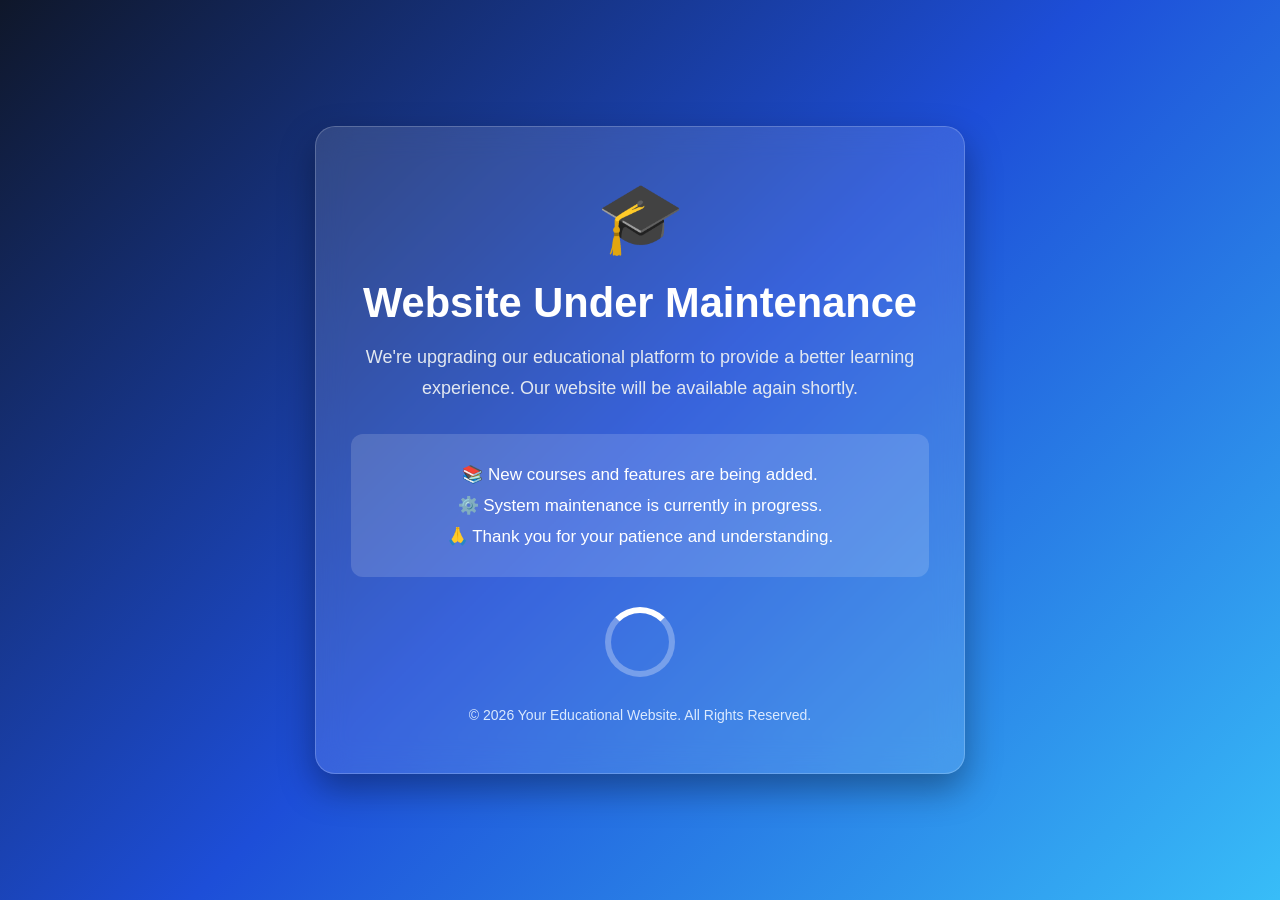
==== commit 5224045a: "Add maintenance page for educational website This HTML file displays a maintenance page for an educa" ====
--- a/index.html
+++ b/index.html
@@ -1,418 +1,151 @@
 <!DOCTYPE html>
 <html lang="en">
 <head>
-  <meta charset="UTF-8" />
-  <meta name="viewport" content="width=device-width, initial-scale=1.0" />
-  <title>EduStart Academy | Class 9 & 10 Maths & Physics Coaching — Hyderabad</title>
-  <meta name="description" content="Expert Maths and Physics coaching for Class 9 and 10 students in Hyderabad, Telangana. Ability-based batches. Enroll now for free consultation." />
-  <link rel="preconnect" href="https://fonts.googleapis.com" />
-  <link rel="preconnect" href="https://fonts.gstatic.com" crossorigin />
-  <link href="https://fonts.googleapis.com/css2?family=Sora:wght@300;400;500;600;700;800;900&family=DM+Serif+Display:ital@0;1&display=swap" rel="stylesheet" />
-  <link rel="stylesheet" href="css/style.css" />
-  <link rel="icon" href="data:image/svg+xml,<svg xmlns='http://www.w3.org/2000/svg' viewBox='0 0 100 100'><text y='.9em' font-size='90'>✦</text></svg>" />
+<meta charset="UTF-8">
+<meta name="viewport" content="width=device-width, initial-scale=1.0">
+<title>Website Under Maintenance</title>
+
+<style>
+*{
+    margin:0;
+    padding:0;
+    box-sizing:border-box;
+    font-family: "Segoe UI", Tahoma, Geneva, Verdana, sans-serif;
+}
+
+body{
+    display:flex;
+    justify-content:center;
+    align-items:center;
+    min-height:100vh;
+    background:linear-gradient(135deg,#0f172a,#1d4ed8,#38bdf8);
+    overflow:hidden;
+}
+
+.container{
+    width:90%;
+    max-width:650px;
+}
+
+.card{
+    background:rgba(255,255,255,0.12);
+    backdrop-filter:blur(15px);
+    border:1px solid rgba(255,255,255,.2);
+    border-radius:20px;
+    padding:50px 35px;
+    text-align:center;
+    color:#fff;
+    box-shadow:0 15px 35px rgba(0,0,0,.35);
+}
+
+.icon{
+    font-size:70px;
+    margin-bottom:20px;
+    animation:float 2.5s ease-in-out infinite;
+}
+
+h1{
+    font-size:2.6rem;
+    margin-bottom:15px;
+}
+
+.subtitle{
+    font-size:18px;
+    color:#e2e8f0;
+    line-height:1.7;
+    margin-bottom:30px;
+}
+
+.info{
+    background:rgba(255,255,255,.15);
+    border-radius:12px;
+    padding:20px;
+}
+
+.info p{
+    margin:10px 0;
+    font-size:17px;
+}
+
+.footer{
+    margin-top:30px;
+    color:#dbeafe;
+    font-size:14px;
+}
+
+.loader{
+    margin:30px auto 0;
+    width:70px;
+    height:70px;
+    border:6px solid rgba(255,255,255,.3);
+    border-top:6px solid #fff;
+    border-radius:50%;
+    animation:spin 1s linear infinite;
+}
+
+@keyframes spin{
+    100%{
+        transform:rotate(360deg);
+    }
+}
+
+@keyframes float{
+    0%,100%{
+        transform:translateY(0);
+    }
+    50%{
+        transform:translateY(-10px);
+    }
+}
+
+@media(max-width:600px){
+    h1{
+        font-size:2rem;
+    }
+
+    .subtitle{
+        font-size:16px;
+    }
+
+    .info p{
+        font-size:15px;
+    }
+
+    .card{
+        padding:35px 20px;
+    }
+}
+</style>
+
 </head>
 <body>
 
-<!-- ── NAVBAR ─────────────────────────────────────────────────────────── -->
-<nav class="navbar" id="navbar">
-  <div class="nav-inner">
-    <a href="index.html" class="brand">
-      <div class="brand-hex">✦</div>
-      <div>
-        <div class="brand-name">EduStart Academy</div>
-        <div class="brand-sub">Excellence in Education</div>
-      </div>
-    </a>
-    <div class="nav-links" id="navLinks">
-      <a href="index.html" class="nav-link active">Home</a>
-      <a href="batches.html" class="nav-link">Batches</a>
-      <a href="register.html" class="nav-link">Enroll</a>
-      <a href="query.html" class="nav-link">Ask Us</a>
-      <a href="register.html" class="nav-cta">Enroll Free →</a>
-    </div>
-    <button class="hamburger" id="hamburger" aria-label="Menu">
-      <span></span><span></span><span></span>
-    </button>
-  </div>
-</nav>
+<div class="container">
+    <div class="card">
 
-<!-- ── HERO ───────────────────────────────────────────────────────────── -->
-<section class="hero">
-  <div class="hero-bg">
-    <div class="orb orb-gold"></div>
-    <div class="orb orb-orange"></div>
-    <canvas class="particle-canvas" id="particleCanvas"></canvas>
-  </div>
-  <div class="hero-content">
-    <div class="hero-badge reveal">
-      <span class="badge-pulse"></span>
-      Now Enrolling · 2026-27
-    </div>
-    <h1 class="hero-title reveal delay-1">
-      Learn at Your<br>
-      <em class="gold-italic">Own Level.</em><br>
-      Excel Beyond Limits.
-    </h1>
-    <p class="hero-desc reveal delay-2">
-      Expert <strong>Mathematics & Physics</strong> coaching for Class 9 & 10 —
-      with India's smartest ability-based batch system. No student left behind, no student held back.
-    </p>
-    <div class="hero-actions reveal delay-3">
-      <a href="register.html" class="btn-gold">
-        Enroll Now — It's Free
-        <span class="btn-icon">→</span>
-      </a>
-      <a href="query.html" class="btn-outline">Ask a Question</a>
-    </div>
-    <div class="hero-stats reveal delay-4">
-      <div class="stat-item">
-        <span class="stat-val">3</span>
-        <span class="stat-lbl">Ability Levels</span>
-      </div>
-      <div class="stat-sep"></div>
-      <div class="stat-item">
-        <span class="stat-val">2</span>
-        <span class="stat-lbl">Subjects</span>
-      </div>
-      <div class="stat-sep"></div>
-      <div class="stat-item">
-        <span class="stat-val">9–10</span>
-        <span class="stat-lbl">Standard</span>
-      </div>
-      <div class="stat-sep"></div>
-      <div class="stat-item">
-        <span class="stat-val">Free</span>
-        <span class="stat-lbl">Trial Week</span>
-      </div>
-    </div>
-  </div>
-  <div class="hero-visual reveal delay-2">
-    <div class="float-card card-1">
-      <div class="fc-icon">∑</div>
-      <div class="fc-text">
-        <strong>Mathematics</strong>
-        <span>Class 9 & 10</span>
-      </div>
-    </div>
-    <div class="float-card card-2">
-      <div class="fc-icon">⚛</div>
-      <div class="fc-text">
-        <strong>Physics</strong>
-        <span>Class 9 & 10</span>
-      </div>
-    </div>
-    <div class="float-card card-3">
-      <div class="fc-icon">🎯</div>
-      <div class="fc-text">
-        <strong>Ability-Based</strong>
-        <span>Smart Batching</span>
-      </div>
-    </div>
-    <div class="hero-ring"></div>
-    <div class="hero-ring ring-2"></div>
-  </div>
-</section>
+        <div class="icon">🎓</div>
 
-<!-- ── HOW IT WORKS ────────────────────────────────────────────────────── -->
-<section class="section how-section">
-  <div class="container">
-    <div class="section-tag reveal">Our Process</div>
-    <h2 class="section-title reveal">How EduStart Works</h2>
-    <p class="section-desc reveal">From your first call to excelling in exams — a clear simple journey.</p>
-    <div class="steps-row">
-      <div class="step reveal delay-1">
-        <div class="step-num">01</div>
-        <div class="step-icon">📞</div>
-        <h3>Free Consultation</h3>
-        <p>Call or WhatsApp us. We discuss your child's current level, subjects needed, and expectations.</p>
-      </div>
-      <div class="step-arrow reveal">→</div>
-      <div class="step reveal delay-2">
-        <div class="step-num">02</div>
-        <div class="step-icon">📝</div>
-        <h3>Diagnostic Test</h3>
-        <p>Short 20-minute assessment to identify exact strengths and weak areas in Maths and Physics.</p>
-      </div>
-      <div class="step-arrow reveal">→</div>
-      <div class="step reveal delay-3">
-        <div class="step-num">03</div>
-        <div class="step-icon">🎯</div>
-        <h3>Right Batch Placement</h3>
-        <p>Placed in Foundation, Regular, or Advanced batch — the perfect level for your child.</p>
-      </div>
-      <div class="step-arrow reveal">→</div>
-      <div class="step reveal delay-4">
-        <div class="step-num">04</div>
-        <div class="step-icon">🚀</div>
-        <h3>Learn & Excel</h3>
-        <p>Classes, weekly tests, doubt sessions — and regular WhatsApp updates for parents.</p>
-      </div>
-    </div>
-  </div>
-</section>
+        <h1>Website Under Maintenance</h1>
 
-<!-- ── BATCH SYSTEM ─────────────────────────────────────────────────────── -->
-<section class="section dark-section batch-section">
-  <div class="container">
-    <div class="section-tag reveal">Our Unique System</div>
-    <h2 class="section-title reveal">India's Smartest Batch System</h2>
-    <p class="section-desc reveal">Every student is different. We treat them that way.</p>
-    <div class="batch-grid">
+        <p class="subtitle">
+            We're upgrading our educational platform to provide a better learning experience.
+            Our website will be available again shortly.
+        </p>
 
-      <div class="batch-card bc-foundation reveal delay-1">
-        <div class="bc-glow glow-teal"></div>
-        <div class="bc-header">
-          <span class="bc-emoji">🌱</span>
-          <div class="bc-level teal">FOUNDATION</div>
+        <div class="info">
+            <p>📚 New courses and features are being added.</p>
+            <p>⚙️ System maintenance is currently in progress.</p>
+            <p>🙏 Thank you for your patience and understanding.</p>
         </div>
-        <h3>Foundation Batch</h3>
-        <p class="bc-sub">For students who need extra support & concept building</p>
-        <ul class="bc-list">
-          <li>Slower, patient teaching pace</li>
-          <li>Concepts rebuilt from basics</li>
-          <li>More repetition & practice</li>
-          <li>6–8 students per batch</li>
-          <li>Extra weekly doubt sessions</li>
-        </ul>
-        <div class="bc-tag teal-tag">Weak → Strong</div>
-      </div>
 
-      <div class="batch-card bc-regular reveal delay-2 featured-card">
-        <div class="bc-glow glow-gold"></div>
-        <div class="featured-badge">Most Popular</div>
-        <div class="bc-header">
-          <span class="bc-emoji">⚡</span>
-          <div class="bc-level gold">REGULAR</div>
+        <div class="loader"></div>
+
+        <div class="footer">
+            <p>&copy; 2026 Your Educational Website. All Rights Reserved.</p>
         </div>
-        <h3>Regular Batch</h3>
-        <p class="bc-sub">For average students targeting board exam excellence</p>
-        <ul class="bc-list">
-          <li>Standard curriculum pace</li>
-          <li>Full board exam coverage</li>
-          <li>Weekly practice tests</li>
-          <li>Up to 10 students per batch</li>
-          <li>Concept + problem solving</li>
-        </ul>
-        <div class="bc-tag gold-tag">Average → Excellent</div>
-      </div>
-
-      <div class="batch-card bc-advanced reveal delay-3">
-        <div class="bc-glow glow-orange"></div>
-        <div class="bc-header">
-          <span class="bc-emoji">🚀</span>
-          <div class="bc-level orange">ADVANCED</div>
-        </div>
-        <h3>Advanced Batch</h3>
-        <p class="bc-sub">For high performers aiming for JEE/NEET foundation</p>
-        <ul class="bc-list">
-          <li>Fast-paced, challenge driven</li>
-          <li>JEE/NEET foundation prep</li>
-          <li>Olympiad-level problems</li>
-          <li>Competitive exam focus</li>
-          <li>Critical thinking approach</li>
-        </ul>
-        <div class="bc-tag orange-tag">Good → Outstanding</div>
-      </div>
 
     </div>
-    <div class="batch-cta reveal">
-      <a href="batches.html" class="btn-outline-light">View All Batches & Schedules →</a>
-    </div>
-  </div>
-</section>
+</div>
 
-<!-- ── SUBJECTS ─────────────────────────────────────────────────────────── -->
-<section class="section subject-section">
-  <div class="container">
-    <div class="section-tag reveal">What We Teach</div>
-    <h2 class="section-title reveal">Subjects Offered</h2>
-    <div class="subject-grid">
-      <div class="subject-card reveal delay-1">
-        <div class="subj-icon-wrap gold-wrap">
-          <span class="subj-icon">∑</span>
-        </div>
-        <h3>Mathematics</h3>
-        <p>Complete Class 9 & 10 syllabus — Algebra, Geometry, Trigonometry, Statistics, Coordinate Geometry and more. Board exam pattern strictly followed.</p>
-        <div class="subj-topics">
-          <span>Algebra</span><span>Geometry</span><span>Trigonometry</span>
-          <span>Statistics</span><span>Mensuration</span><span>Number Systems</span>
-        </div>
-        <div class="subj-classes">
-          <span class="class-pill">Class 9</span>
-          <span class="class-pill">Class 10</span>
-        </div>
-      </div>
-      <div class="subject-card reveal delay-2">
-        <div class="subj-icon-wrap teal-wrap">
-          <span class="subj-icon">⚛</span>
-        </div>
-        <h3>Physics</h3>
-        <p>Concept-first teaching with real-world examples. Motion, Force, Light, Sound, Electricity, Magnetism — all NCERT topics covered with clarity.</p>
-        <div class="subj-topics">
-          <span>Motion</span><span>Force & Laws</span><span>Gravitation</span>
-          <span>Electricity</span><span>Light</span><span>Sound</span>
-        </div>
-        <div class="subj-classes">
-          <span class="class-pill">Class 9</span>
-          <span class="class-pill">Class 10</span>
-        </div>
-      </div>
-    </div>
-  </div>
-</section>
-
-<!-- ── SCHEDULE ─────────────────────────────────────────────────────────── -->
-<section class="section dark-section">
-  <div class="container">
-    <div class="section-tag reveal">Timing</div>
-    <h2 class="section-title reveal">Class Schedule</h2>
-    <p class="section-desc reveal">Evening timings that fit perfectly around school hours.</p>
-    <div class="sched-grid">
-      <div class="sched-card reveal delay-1">
-        <div class="sched-day">Mon · Wed · Fri</div>
-        <div class="sched-time">5:00 – 6:30 PM</div>
-        <div class="sched-label">Foundation Batch</div>
-        <div class="sched-icon">🌱</div>
-      </div>
-      <div class="sched-card reveal delay-2">
-        <div class="sched-day">Mon · Wed · Fri</div>
-        <div class="sched-time">6:30 – 8:00 PM</div>
-        <div class="sched-label">Regular & Advanced Batch</div>
-        <div class="sched-icon">⚡</div>
-      </div>
-      <div class="sched-card reveal delay-3">
-        <div class="sched-day">Saturday</div>
-        <div class="sched-time">9:00 – 11:00 AM</div>
-        <div class="sched-label">Weekly Test — All Batches</div>
-        <div class="sched-icon">📝</div>
-      </div>
-      <div class="sched-card reveal delay-4">
-        <div class="sched-day">Sunday</div>
-        <div class="sched-time">10:00 AM – 12:00 PM</div>
-        <div class="sched-label">Doubt Clearing Session</div>
-        <div class="sched-icon">💬</div>
-      </div>
-    </div>
-  </div>
-</section>
-
-<!-- ── WHY US ──────────────────────────────────────────────────────────── -->
-<section class="section why-section">
-  <div class="container">
-    <div class="section-tag reveal">Why Choose Us</div>
-    <h2 class="section-title reveal">What Makes EduStart Different</h2>
-    <div class="why-grid">
-      <div class="why-card reveal delay-1">
-        <div class="why-icon">🎯</div>
-        <h4>Ability-Based Batching</h4>
-        <p>Diagnostic test places every student in the right group — no one is lost or bored.</p>
-      </div>
-      <div class="why-card reveal delay-2">
-        <div class="why-icon">📊</div>
-        <h4>Weekly Progress Tests</h4>
-        <p>Every Saturday, students are tested and scores are tracked for continuous improvement.</p>
-      </div>
-      <div class="why-card reveal delay-3">
-        <div class="why-icon">💬</div>
-        <h4>Sunday Doubt Sessions</h4>
-        <p>Dedicated sessions where students can ask any question and get complete clarity.</p>
-      </div>
-      <div class="why-card reveal delay-4">
-        <div class="why-icon">📱</div>
-        <h4>WhatsApp Parent Updates</h4>
-        <p>Weekly progress summary shared directly with parents every Friday evening.</p>
-      </div>
-      <div class="why-card reveal delay-1">
-        <div class="why-icon">🏅</div>
-        <h4>M.Tech Qualified Educator</h4>
-        <p>Taught by a B.Tech + M.Tech Computer Science graduate with strong subject expertise.</p>
-      </div>
-      <div class="why-card reveal delay-2">
-        <div class="why-icon">💰</div>
-        <h4>Affordable Fees</h4>
-        <p>₹800–₹1,200/month. Quality education that every family in Hyderabad can afford.</p>
-      </div>
-    </div>
-  </div>
-</section>
-
-<!-- ── TESTIMONIAL ─────────────────────────────────────────────────────── -->
-<section class="section dark-section testimonial-section">
-  <div class="container">
-    <div class="section-tag reveal">Kind Words</div>
-    <h2 class="section-title reveal">What Parents Say</h2>
-    <div class="testi-grid">
-      <div class="testi-card reveal delay-1">
-        <div class="testi-stars">★★★★★</div>
-        <p>"My son improved from 52% to 84% in Maths in just 3 months. The batch system really works — he's in the right group and learning at his pace."</p>
-        <div class="testi-author">
-          <div class="testi-avatar">R</div>
-          <div>
-            <strong>Ramaiah K.</strong>
-            <span>Parent of Class 9 student</span>
-          </div>
-        </div>
-      </div>
-      <div class="testi-card reveal delay-2">
-        <div class="testi-stars">★★★★★</div>
-        <p>"My daughter was always scared of Physics. After joining the Foundation batch, her confidence is completely transformed. Highly recommend!"</p>
-        <div class="testi-author">
-          <div class="testi-avatar">S</div>
-          <div>
-            <strong>Sunitha D.</strong>
-            <span>Parent of Class 10 student</span>
-          </div>
-        </div>
-      </div>
-      <div class="testi-card reveal delay-3">
-        <div class="testi-stars">★★★★★</div>
-        <p>"The weekly WhatsApp updates keep me informed without even asking. I know exactly where my child stands every week. Excellent teaching!"</p>
-        <div class="testi-author">
-          <div class="testi-avatar">V</div>
-          <div>
-            <strong>Venkatesh M.</strong>
-            <span>Parent of Class 9 student</span>
-          </div>
-        </div>
-      </div>
-    </div>
-  </div>
-</section>
-
-<!-- ── CTA BANNER ──────────────────────────────────────────────────────── -->
-<section class="cta-banner">
-  <div class="cta-orb"></div>
-  <div class="container cta-inner reveal">
-    <h2>Ready to Transform Your Child's Results?</h2>
-    <p>Limited seats available. First week of classes is completely free — no commitment needed.</p>
-    <div class="cta-btns">
-      <a href="register.html" class="btn-gold">Register Now — Free</a>
-      <a href="query.html" class="btn-outline">Have a Question?</a>
-    </div>
-  </div>
-</section>
-
-<!-- ── FOOTER ──────────────────────────────────────────────────────────── -->
-<footer class="footer">
-  <div class="container footer-inner">
-    <div class="footer-brand">
-      <div class="brand-hex small">✦</div>
-      <span class="footer-name">EduStart Academy</span>
-    </div>
-    <div class="footer-links">
-      <a href="index.html">Home</a>
-      <a href="batches.html">Batches</a>
-      <a href="register.html">Enroll</a>
-      <a href="query.html">Ask Us</a>
-    </div>
-    <div class="footer-contact">
-      <span>📍 Hyderabad, Telangana</span>
-      <span>📞 +91 91054 59059</span>
-    </div>
-    <div class="footer-copy">© 2025 EduStart Academy. All rights reserved.</div>
-  </div>
-</footer>
-
-<script src="js/main.js"></script>
 </body>
 </html>
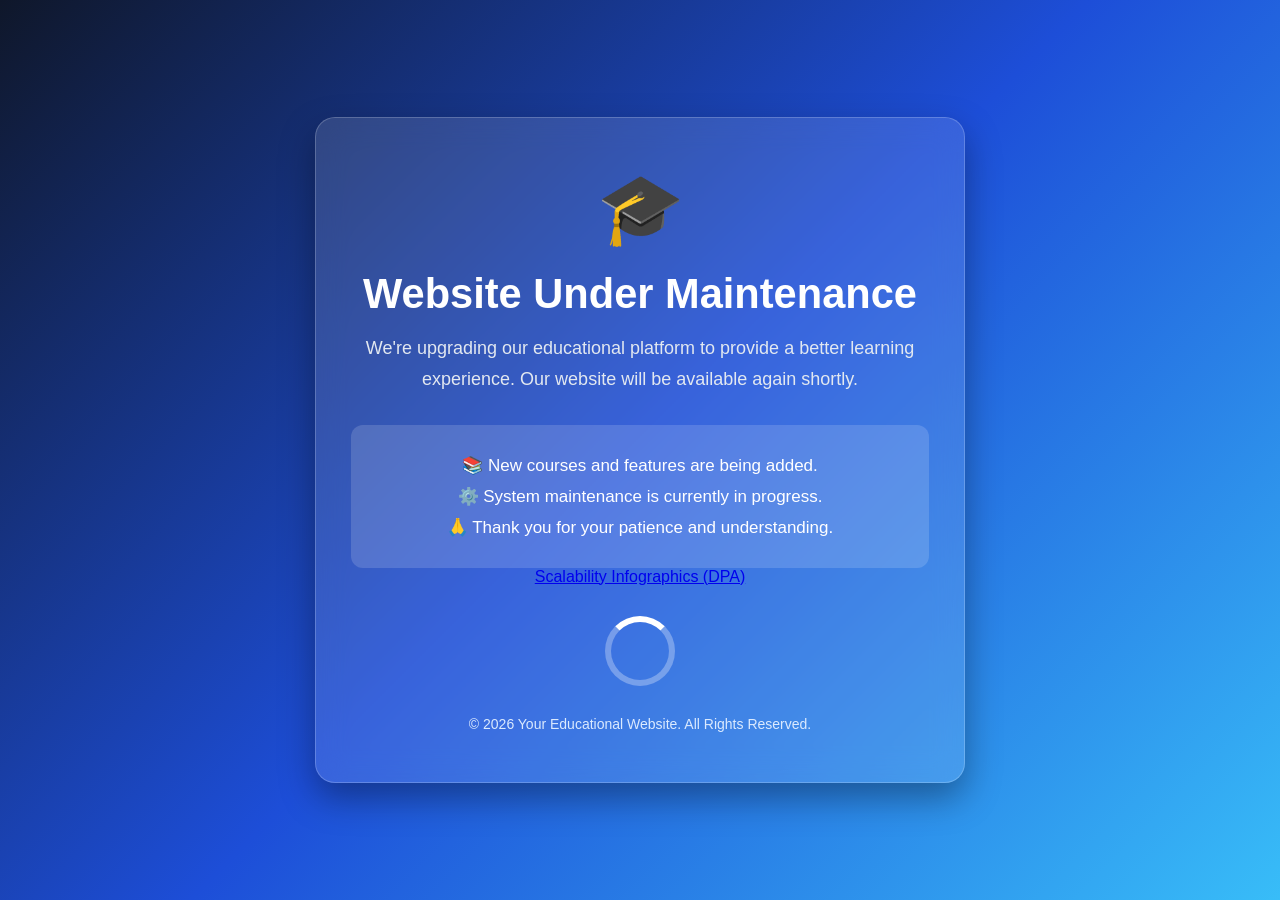
==== commit 4bee8a3a: "Update index.html" ====
--- a/index.html
+++ b/index.html
@@ -137,6 +137,7 @@
             <p>⚙️ System maintenance is currently in progress.</p>
             <p>🙏 Thank you for your patience and understanding.</p>
         </div>
+        <div class="primary"><a href="/scalability_infographics.html">Scalability Infographics (DPA)</a></div>
 
         <div class="loader"></div>
 
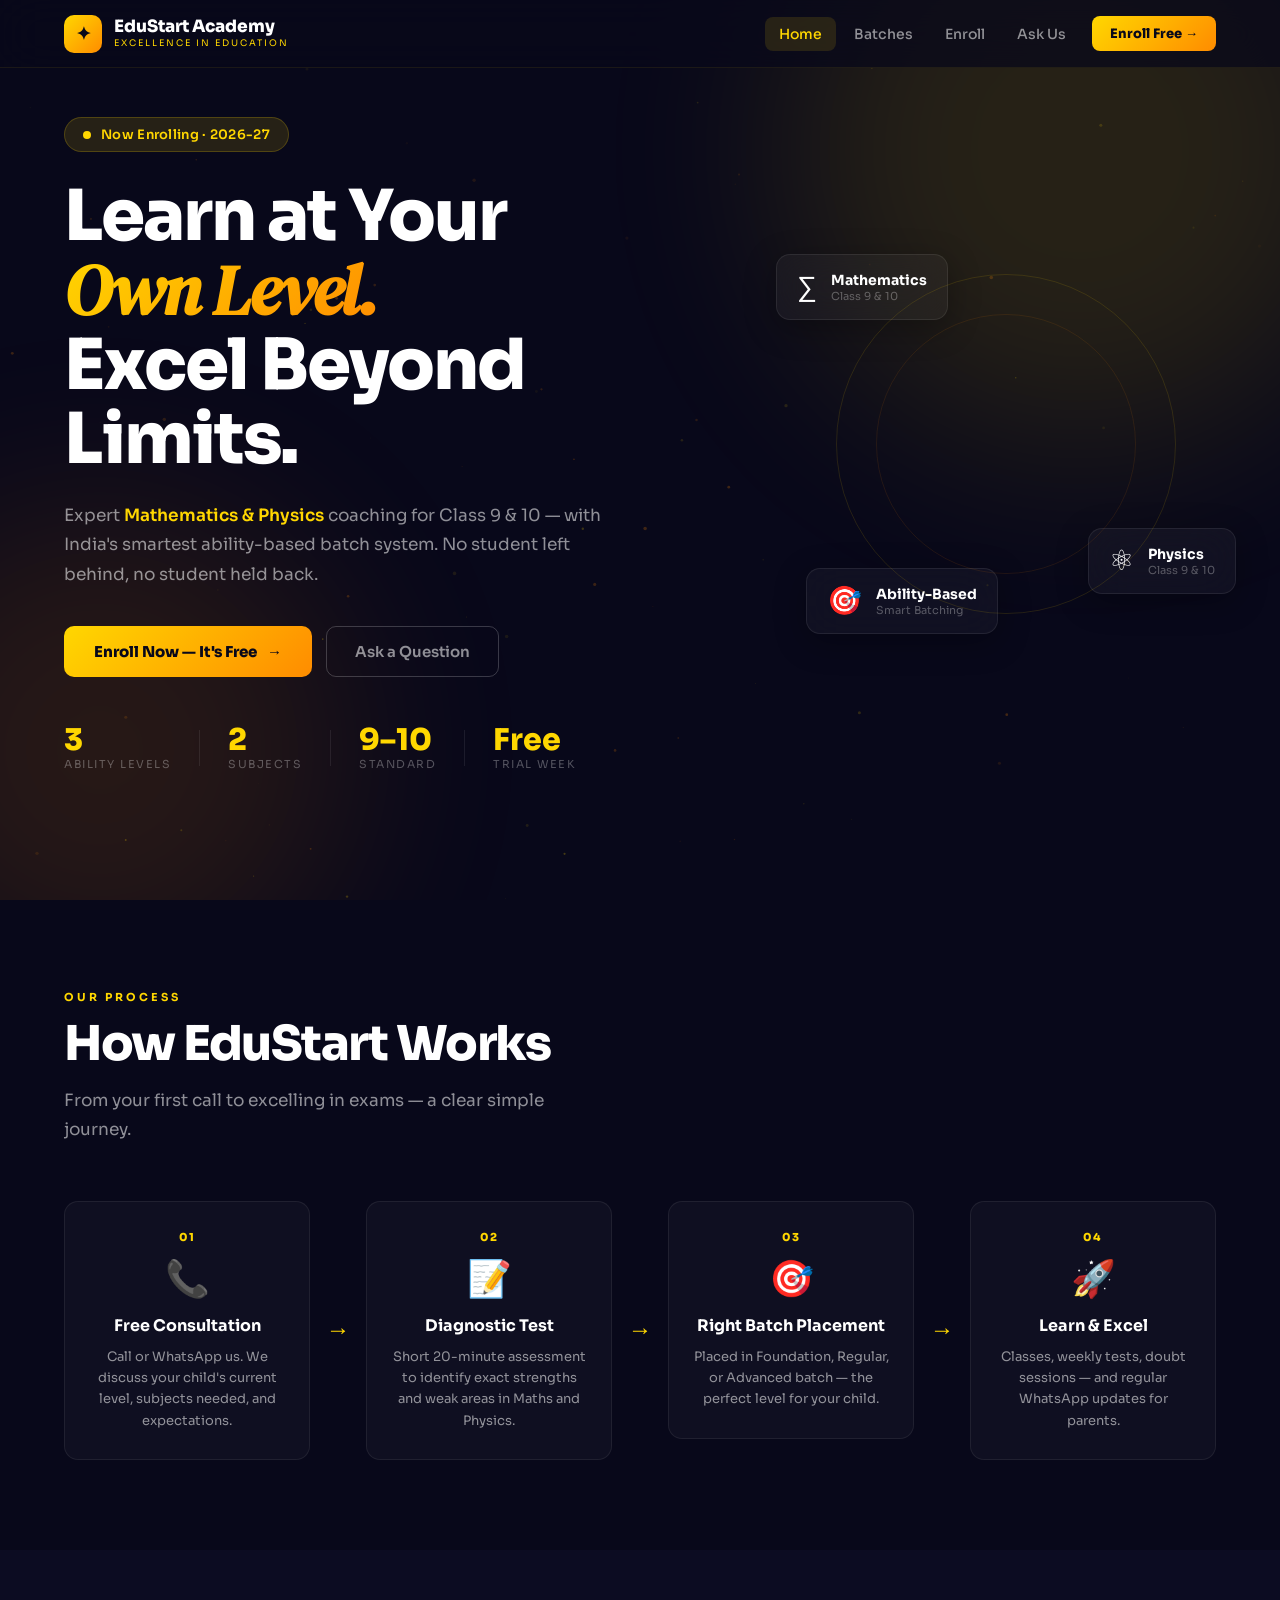
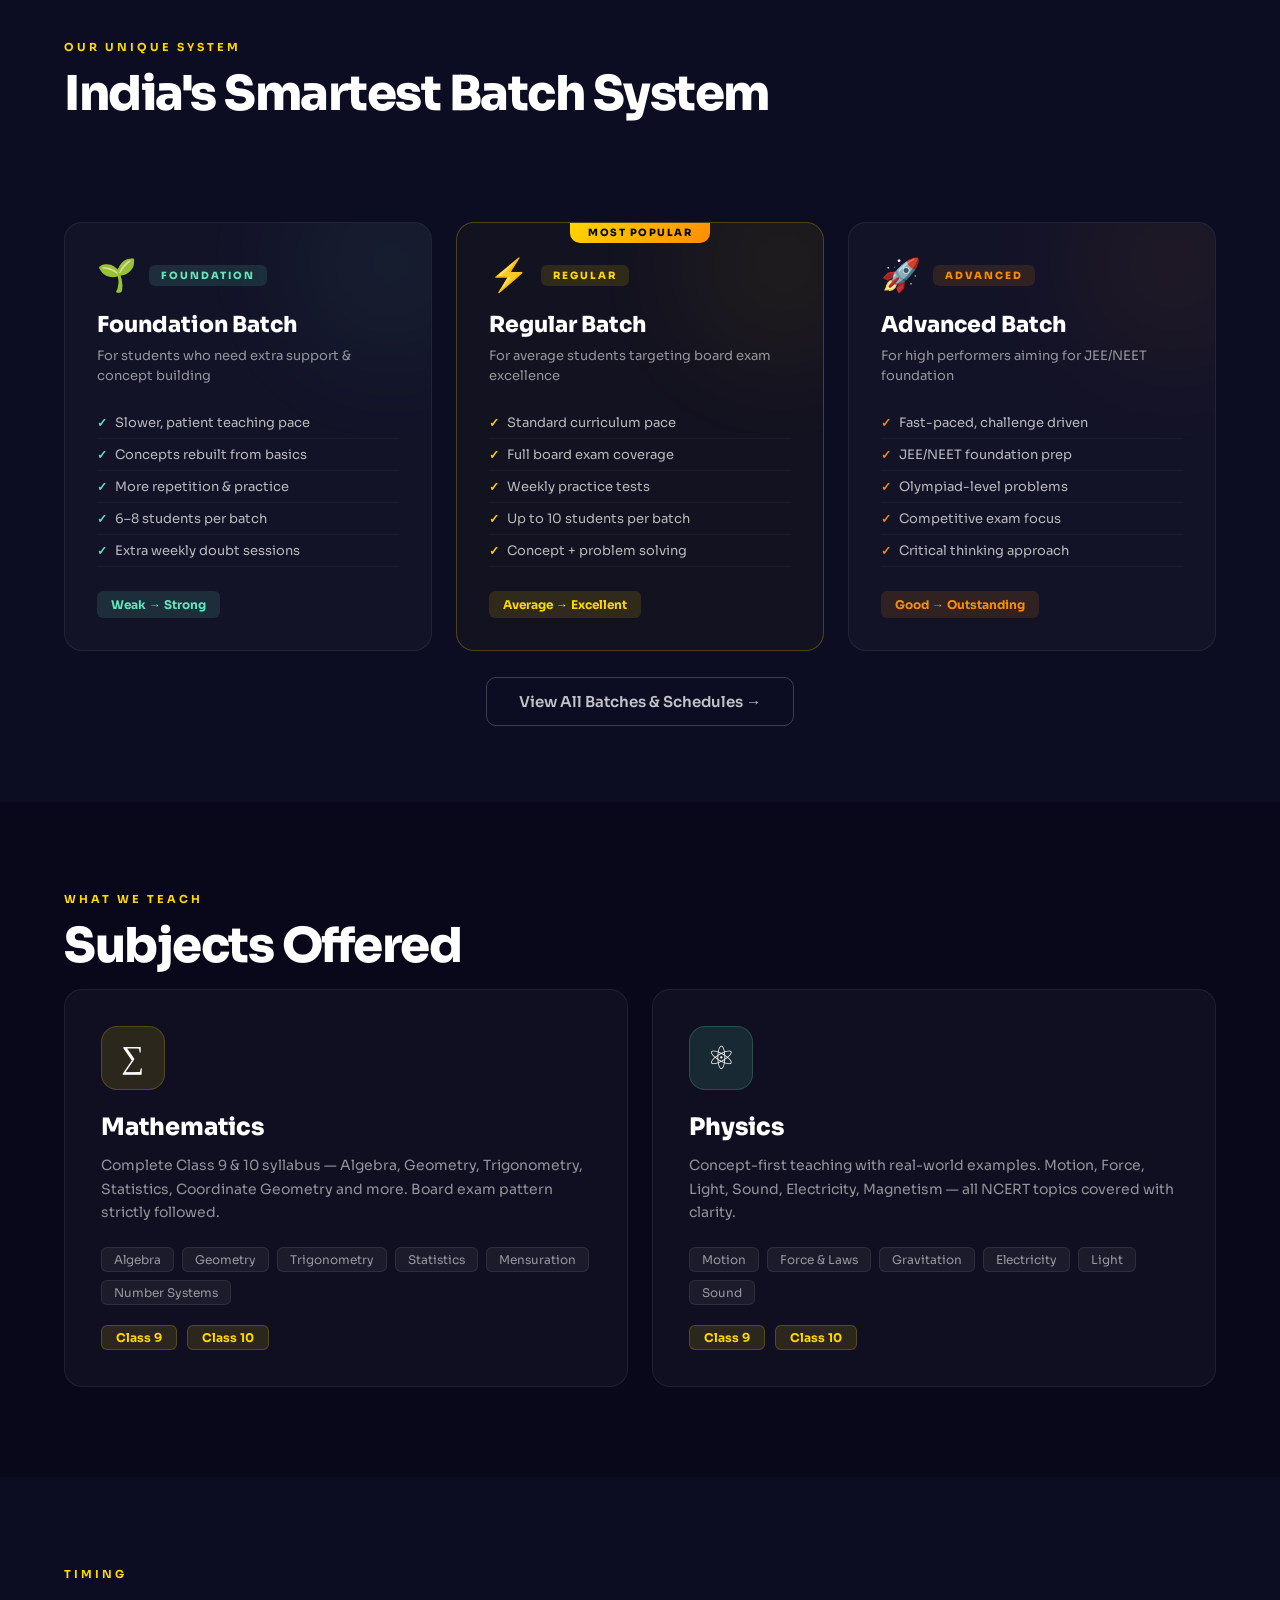
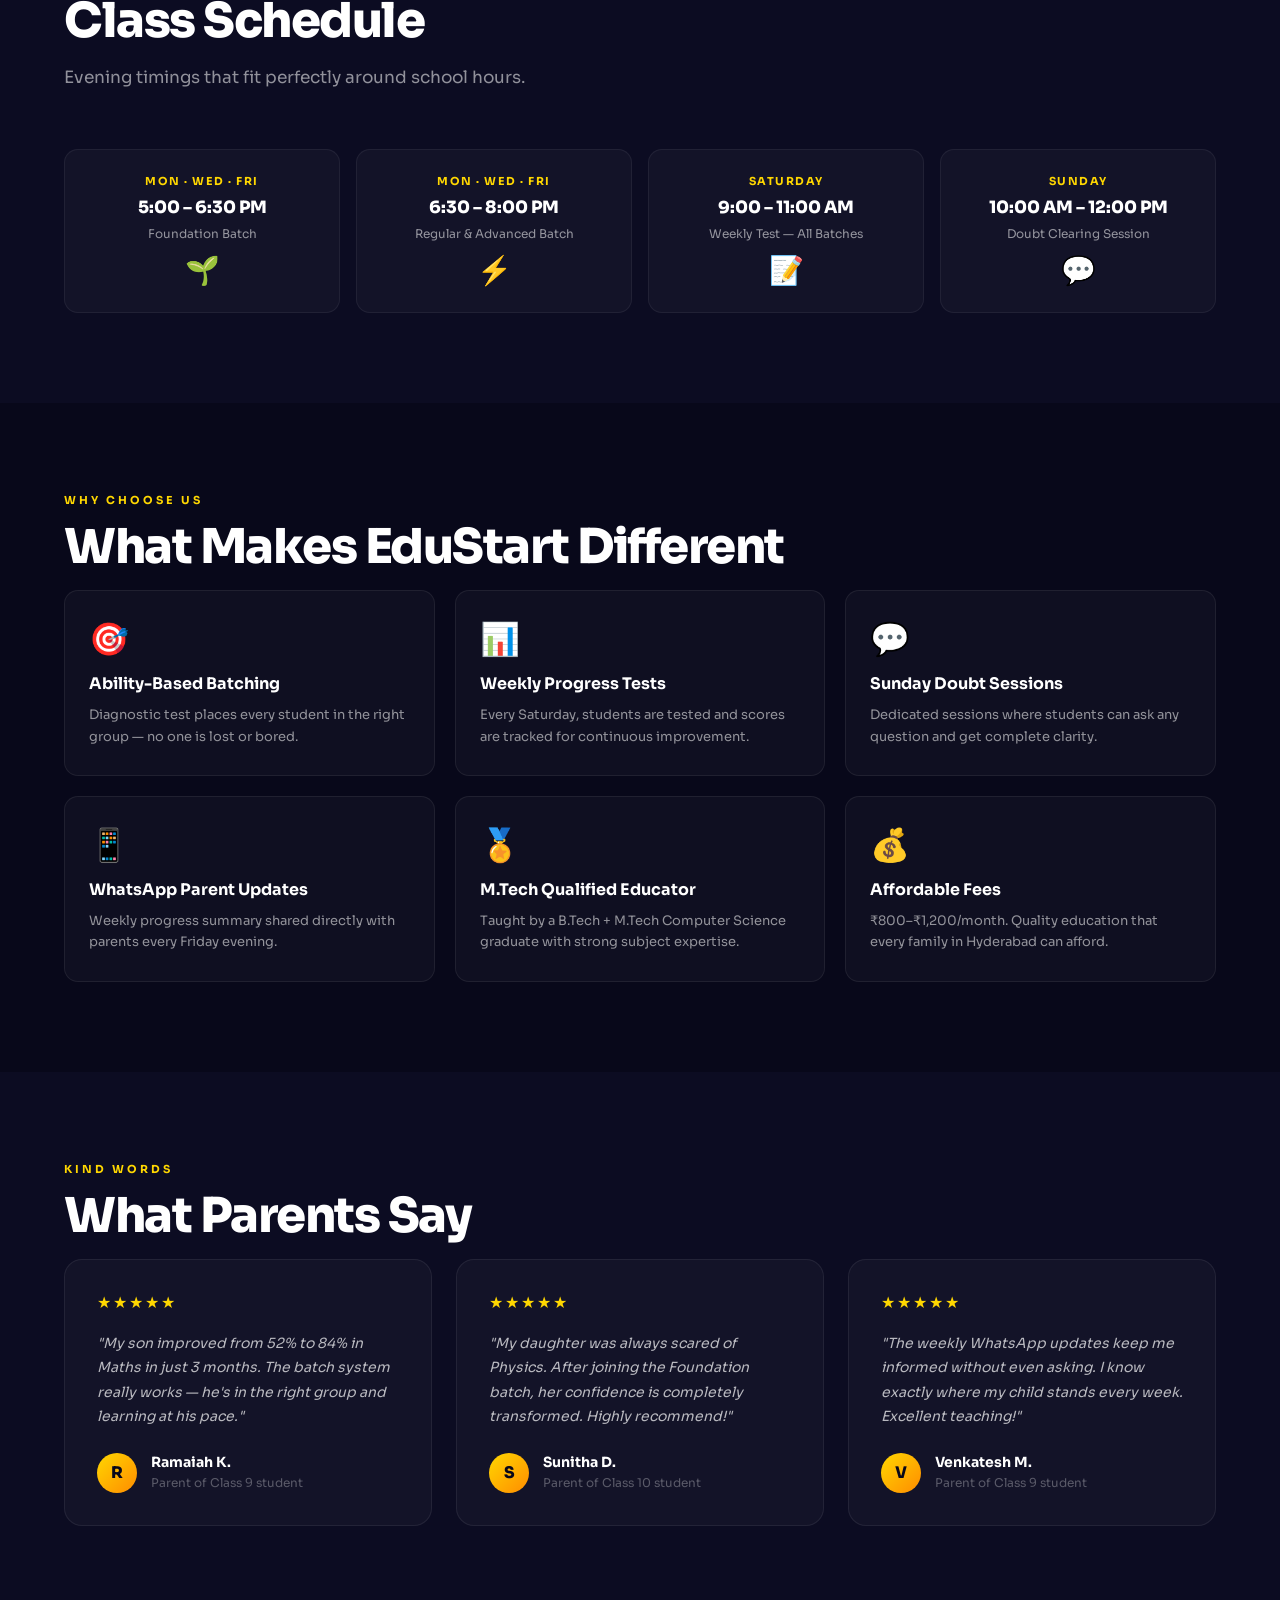
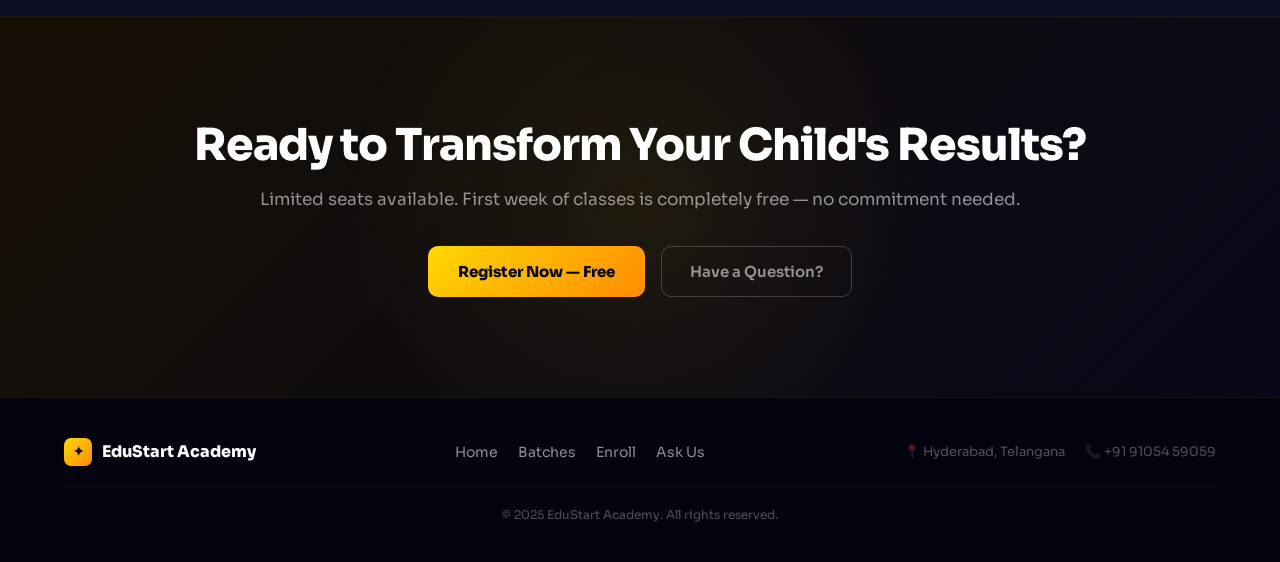
==== commit 9ddea182: "Rename indexRf9.html to index.html" ====
--- a/index.html
+++ b/index.html
@@ -1,152 +1,418 @@
 <!DOCTYPE html>
 <html lang="en">
 <head>
-<meta charset="UTF-8">
-<meta name="viewport" content="width=device-width, initial-scale=1.0">
-<title>Website Under Maintenance</title>
-
-<style>
-*{
-    margin:0;
-    padding:0;
-    box-sizing:border-box;
-    font-family: "Segoe UI", Tahoma, Geneva, Verdana, sans-serif;
-}
-
-body{
-    display:flex;
-    justify-content:center;
-    align-items:center;
-    min-height:100vh;
-    background:linear-gradient(135deg,#0f172a,#1d4ed8,#38bdf8);
-    overflow:hidden;
-}
-
-.container{
-    width:90%;
-    max-width:650px;
-}
-
-.card{
-    background:rgba(255,255,255,0.12);
-    backdrop-filter:blur(15px);
-    border:1px solid rgba(255,255,255,.2);
-    border-radius:20px;
-    padding:50px 35px;
-    text-align:center;
-    color:#fff;
-    box-shadow:0 15px 35px rgba(0,0,0,.35);
-}
-
-.icon{
-    font-size:70px;
-    margin-bottom:20px;
-    animation:float 2.5s ease-in-out infinite;
-}
-
-h1{
-    font-size:2.6rem;
-    margin-bottom:15px;
-}
-
-.subtitle{
-    font-size:18px;
-    color:#e2e8f0;
-    line-height:1.7;
-    margin-bottom:30px;
-}
-
-.info{
-    background:rgba(255,255,255,.15);
-    border-radius:12px;
-    padding:20px;
-}
-
-.info p{
-    margin:10px 0;
-    font-size:17px;
-}
-
-.footer{
-    margin-top:30px;
-    color:#dbeafe;
-    font-size:14px;
-}
-
-.loader{
-    margin:30px auto 0;
-    width:70px;
-    height:70px;
-    border:6px solid rgba(255,255,255,.3);
-    border-top:6px solid #fff;
-    border-radius:50%;
-    animation:spin 1s linear infinite;
-}
-
-@keyframes spin{
-    100%{
-        transform:rotate(360deg);
-    }
-}
-
-@keyframes float{
-    0%,100%{
-        transform:translateY(0);
-    }
-    50%{
-        transform:translateY(-10px);
-    }
-}
-
-@media(max-width:600px){
-    h1{
-        font-size:2rem;
-    }
-
-    .subtitle{
-        font-size:16px;
-    }
-
-    .info p{
-        font-size:15px;
-    }
-
-    .card{
-        padding:35px 20px;
-    }
-}
-</style>
-
+  <meta charset="UTF-8" />
+  <meta name="viewport" content="width=device-width, initial-scale=1.0" />
+  <title>EduStart Academy | Class 9 & 10 Maths & Physics Coaching — Hyderabad</title>
+  <meta name="description" content="Expert Maths and Physics coaching for Class 9 and 10 students in Hyderabad, Telangana. Ability-based batches. Enroll now for free consultation." />
+  <link rel="preconnect" href="https://fonts.googleapis.com" />
+  <link rel="preconnect" href="https://fonts.gstatic.com" crossorigin />
+  <link href="https://fonts.googleapis.com/css2?family=Sora:wght@300;400;500;600;700;800;900&family=DM+Serif+Display:ital@0;1&display=swap" rel="stylesheet" />
+  <link rel="stylesheet" href="css/style.css" />
+  <link rel="icon" href="data:image/svg+xml,<svg xmlns='http://www.w3.org/2000/svg' viewBox='0 0 100 100'><text y='.9em' font-size='90'>✦</text></svg>" />
 </head>
 <body>
 
-<div class="container">
-    <div class="card">
-
-        <div class="icon">🎓</div>
-
-        <h1>Website Under Maintenance</h1>
-
-        <p class="subtitle">
-            We're upgrading our educational platform to provide a better learning experience.
-            Our website will be available again shortly.
-        </p>
-
-        <div class="info">
-            <p>📚 New courses and features are being added.</p>
-            <p>⚙️ System maintenance is currently in progress.</p>
-            <p>🙏 Thank you for your patience and understanding.</p>
-        </div>
-        <div class="primary"><a href="/scalability_infographics.html">Scalability Infographics (DPA)</a></div>
-
-        <div class="loader"></div>
-
-        <div class="footer">
-            <p>&copy; 2026 Your Educational Website. All Rights Reserved.</p>
-        </div>
-
-    </div>
-</div>
-
+<!-- ── NAVBAR ─────────────────────────────────────────────────────────── -->
+<nav class="navbar" id="navbar">
+  <div class="nav-inner">
+    <a href="index.html" class="brand">
+      <div class="brand-hex">✦</div>
+      <div>
+        <div class="brand-name">EduStart Academy</div>
+        <div class="brand-sub">Excellence in Education</div>
+      </div>
+    </a>
+    <div class="nav-links" id="navLinks">
+      <a href="index.html" class="nav-link active">Home</a>
+      <a href="batches.html" class="nav-link">Batches</a>
+      <a href="register.html" class="nav-link">Enroll</a>
+      <a href="query.html" class="nav-link">Ask Us</a>
+      <a href="register.html" class="nav-cta">Enroll Free →</a>
+    </div>
+    <button class="hamburger" id="hamburger" aria-label="Menu">
+      <span></span><span></span><span></span>
+    </button>
+  </div>
+</nav>
+
+<!-- ── HERO ───────────────────────────────────────────────────────────── -->
+<section class="hero">
+  <div class="hero-bg">
+    <div class="orb orb-gold"></div>
+    <div class="orb orb-orange"></div>
+    <canvas class="particle-canvas" id="particleCanvas"></canvas>
+  </div>
+  <div class="hero-content">
+    <div class="hero-badge reveal">
+      <span class="badge-pulse"></span>
+      Now Enrolling · 2026-27
+    </div>
+    <h1 class="hero-title reveal delay-1">
+      Learn at Your<br>
+      <em class="gold-italic">Own Level.</em><br>
+      Excel Beyond Limits.
+    </h1>
+    <p class="hero-desc reveal delay-2">
+      Expert <strong>Mathematics & Physics</strong> coaching for Class 9 & 10 —
+      with India's smartest ability-based batch system. No student left behind, no student held back.
+    </p>
+    <div class="hero-actions reveal delay-3">
+      <a href="register.html" class="btn-gold">
+        Enroll Now — It's Free
+        <span class="btn-icon">→</span>
+      </a>
+      <a href="query.html" class="btn-outline">Ask a Question</a>
+    </div>
+    <div class="hero-stats reveal delay-4">
+      <div class="stat-item">
+        <span class="stat-val">3</span>
+        <span class="stat-lbl">Ability Levels</span>
+      </div>
+      <div class="stat-sep"></div>
+      <div class="stat-item">
+        <span class="stat-val">2</span>
+        <span class="stat-lbl">Subjects</span>
+      </div>
+      <div class="stat-sep"></div>
+      <div class="stat-item">
+        <span class="stat-val">9–10</span>
+        <span class="stat-lbl">Standard</span>
+      </div>
+      <div class="stat-sep"></div>
+      <div class="stat-item">
+        <span class="stat-val">Free</span>
+        <span class="stat-lbl">Trial Week</span>
+      </div>
+    </div>
+  </div>
+  <div class="hero-visual reveal delay-2">
+    <div class="float-card card-1">
+      <div class="fc-icon">∑</div>
+      <div class="fc-text">
+        <strong>Mathematics</strong>
+        <span>Class 9 & 10</span>
+      </div>
+    </div>
+    <div class="float-card card-2">
+      <div class="fc-icon">⚛</div>
+      <div class="fc-text">
+        <strong>Physics</strong>
+        <span>Class 9 & 10</span>
+      </div>
+    </div>
+    <div class="float-card card-3">
+      <div class="fc-icon">🎯</div>
+      <div class="fc-text">
+        <strong>Ability-Based</strong>
+        <span>Smart Batching</span>
+      </div>
+    </div>
+    <div class="hero-ring"></div>
+    <div class="hero-ring ring-2"></div>
+  </div>
+</section>
+
+<!-- ── HOW IT WORKS ────────────────────────────────────────────────────── -->
+<section class="section how-section">
+  <div class="container">
+    <div class="section-tag reveal">Our Process</div>
+    <h2 class="section-title reveal">How EduStart Works</h2>
+    <p class="section-desc reveal">From your first call to excelling in exams — a clear simple journey.</p>
+    <div class="steps-row">
+      <div class="step reveal delay-1">
+        <div class="step-num">01</div>
+        <div class="step-icon">📞</div>
+        <h3>Free Consultation</h3>
+        <p>Call or WhatsApp us. We discuss your child's current level, subjects needed, and expectations.</p>
+      </div>
+      <div class="step-arrow reveal">→</div>
+      <div class="step reveal delay-2">
+        <div class="step-num">02</div>
+        <div class="step-icon">📝</div>
+        <h3>Diagnostic Test</h3>
+        <p>Short 20-minute assessment to identify exact strengths and weak areas in Maths and Physics.</p>
+      </div>
+      <div class="step-arrow reveal">→</div>
+      <div class="step reveal delay-3">
+        <div class="step-num">03</div>
+        <div class="step-icon">🎯</div>
+        <h3>Right Batch Placement</h3>
+        <p>Placed in Foundation, Regular, or Advanced batch — the perfect level for your child.</p>
+      </div>
+      <div class="step-arrow reveal">→</div>
+      <div class="step reveal delay-4">
+        <div class="step-num">04</div>
+        <div class="step-icon">🚀</div>
+        <h3>Learn & Excel</h3>
+        <p>Classes, weekly tests, doubt sessions — and regular WhatsApp updates for parents.</p>
+      </div>
+    </div>
+  </div>
+</section>
+
+<!-- ── BATCH SYSTEM ─────────────────────────────────────────────────────── -->
+<section class="section dark-section batch-section">
+  <div class="container">
+    <div class="section-tag reveal">Our Unique System</div>
+    <h2 class="section-title reveal">India's Smartest Batch System</h2>
+    <p class="section-desc reveal">Every student is different. We treat them that way.</p>
+    <div class="batch-grid">
+
+      <div class="batch-card bc-foundation reveal delay-1">
+        <div class="bc-glow glow-teal"></div>
+        <div class="bc-header">
+          <span class="bc-emoji">🌱</span>
+          <div class="bc-level teal">FOUNDATION</div>
+        </div>
+        <h3>Foundation Batch</h3>
+        <p class="bc-sub">For students who need extra support & concept building</p>
+        <ul class="bc-list">
+          <li>Slower, patient teaching pace</li>
+          <li>Concepts rebuilt from basics</li>
+          <li>More repetition & practice</li>
+          <li>6–8 students per batch</li>
+          <li>Extra weekly doubt sessions</li>
+        </ul>
+        <div class="bc-tag teal-tag">Weak → Strong</div>
+      </div>
+
+      <div class="batch-card bc-regular reveal delay-2 featured-card">
+        <div class="bc-glow glow-gold"></div>
+        <div class="featured-badge">Most Popular</div>
+        <div class="bc-header">
+          <span class="bc-emoji">⚡</span>
+          <div class="bc-level gold">REGULAR</div>
+        </div>
+        <h3>Regular Batch</h3>
+        <p class="bc-sub">For average students targeting board exam excellence</p>
+        <ul class="bc-list">
+          <li>Standard curriculum pace</li>
+          <li>Full board exam coverage</li>
+          <li>Weekly practice tests</li>
+          <li>Up to 10 students per batch</li>
+          <li>Concept + problem solving</li>
+        </ul>
+        <div class="bc-tag gold-tag">Average → Excellent</div>
+      </div>
+
+      <div class="batch-card bc-advanced reveal delay-3">
+        <div class="bc-glow glow-orange"></div>
+        <div class="bc-header">
+          <span class="bc-emoji">🚀</span>
+          <div class="bc-level orange">ADVANCED</div>
+        </div>
+        <h3>Advanced Batch</h3>
+        <p class="bc-sub">For high performers aiming for JEE/NEET foundation</p>
+        <ul class="bc-list">
+          <li>Fast-paced, challenge driven</li>
+          <li>JEE/NEET foundation prep</li>
+          <li>Olympiad-level problems</li>
+          <li>Competitive exam focus</li>
+          <li>Critical thinking approach</li>
+        </ul>
+        <div class="bc-tag orange-tag">Good → Outstanding</div>
+      </div>
+
+    </div>
+    <div class="batch-cta reveal">
+      <a href="batches.html" class="btn-outline-light">View All Batches & Schedules →</a>
+    </div>
+  </div>
+</section>
+
+<!-- ── SUBJECTS ─────────────────────────────────────────────────────────── -->
+<section class="section subject-section">
+  <div class="container">
+    <div class="section-tag reveal">What We Teach</div>
+    <h2 class="section-title reveal">Subjects Offered</h2>
+    <div class="subject-grid">
+      <div class="subject-card reveal delay-1">
+        <div class="subj-icon-wrap gold-wrap">
+          <span class="subj-icon">∑</span>
+        </div>
+        <h3>Mathematics</h3>
+        <p>Complete Class 9 & 10 syllabus — Algebra, Geometry, Trigonometry, Statistics, Coordinate Geometry and more. Board exam pattern strictly followed.</p>
+        <div class="subj-topics">
+          <span>Algebra</span><span>Geometry</span><span>Trigonometry</span>
+          <span>Statistics</span><span>Mensuration</span><span>Number Systems</span>
+        </div>
+        <div class="subj-classes">
+          <span class="class-pill">Class 9</span>
+          <span class="class-pill">Class 10</span>
+        </div>
+      </div>
+      <div class="subject-card reveal delay-2">
+        <div class="subj-icon-wrap teal-wrap">
+          <span class="subj-icon">⚛</span>
+        </div>
+        <h3>Physics</h3>
+        <p>Concept-first teaching with real-world examples. Motion, Force, Light, Sound, Electricity, Magnetism — all NCERT topics covered with clarity.</p>
+        <div class="subj-topics">
+          <span>Motion</span><span>Force & Laws</span><span>Gravitation</span>
+          <span>Electricity</span><span>Light</span><span>Sound</span>
+        </div>
+        <div class="subj-classes">
+          <span class="class-pill">Class 9</span>
+          <span class="class-pill">Class 10</span>
+        </div>
+      </div>
+    </div>
+  </div>
+</section>
+
+<!-- ── SCHEDULE ─────────────────────────────────────────────────────────── -->
+<section class="section dark-section">
+  <div class="container">
+    <div class="section-tag reveal">Timing</div>
+    <h2 class="section-title reveal">Class Schedule</h2>
+    <p class="section-desc reveal">Evening timings that fit perfectly around school hours.</p>
+    <div class="sched-grid">
+      <div class="sched-card reveal delay-1">
+        <div class="sched-day">Mon · Wed · Fri</div>
+        <div class="sched-time">5:00 – 6:30 PM</div>
+        <div class="sched-label">Foundation Batch</div>
+        <div class="sched-icon">🌱</div>
+      </div>
+      <div class="sched-card reveal delay-2">
+        <div class="sched-day">Mon · Wed · Fri</div>
+        <div class="sched-time">6:30 – 8:00 PM</div>
+        <div class="sched-label">Regular & Advanced Batch</div>
+        <div class="sched-icon">⚡</div>
+      </div>
+      <div class="sched-card reveal delay-3">
+        <div class="sched-day">Saturday</div>
+        <div class="sched-time">9:00 – 11:00 AM</div>
+        <div class="sched-label">Weekly Test — All Batches</div>
+        <div class="sched-icon">📝</div>
+      </div>
+      <div class="sched-card reveal delay-4">
+        <div class="sched-day">Sunday</div>
+        <div class="sched-time">10:00 AM – 12:00 PM</div>
+        <div class="sched-label">Doubt Clearing Session</div>
+        <div class="sched-icon">💬</div>
+      </div>
+    </div>
+  </div>
+</section>
+
+<!-- ── WHY US ──────────────────────────────────────────────────────────── -->
+<section class="section why-section">
+  <div class="container">
+    <div class="section-tag reveal">Why Choose Us</div>
+    <h2 class="section-title reveal">What Makes EduStart Different</h2>
+    <div class="why-grid">
+      <div class="why-card reveal delay-1">
+        <div class="why-icon">🎯</div>
+        <h4>Ability-Based Batching</h4>
+        <p>Diagnostic test places every student in the right group — no one is lost or bored.</p>
+      </div>
+      <div class="why-card reveal delay-2">
+        <div class="why-icon">📊</div>
+        <h4>Weekly Progress Tests</h4>
+        <p>Every Saturday, students are tested and scores are tracked for continuous improvement.</p>
+      </div>
+      <div class="why-card reveal delay-3">
+        <div class="why-icon">💬</div>
+        <h4>Sunday Doubt Sessions</h4>
+        <p>Dedicated sessions where students can ask any question and get complete clarity.</p>
+      </div>
+      <div class="why-card reveal delay-4">
+        <div class="why-icon">📱</div>
+        <h4>WhatsApp Parent Updates</h4>
+        <p>Weekly progress summary shared directly with parents every Friday evening.</p>
+      </div>
+      <div class="why-card reveal delay-1">
+        <div class="why-icon">🏅</div>
+        <h4>M.Tech Qualified Educator</h4>
+        <p>Taught by a B.Tech + M.Tech Computer Science graduate with strong subject expertise.</p>
+      </div>
+      <div class="why-card reveal delay-2">
+        <div class="why-icon">💰</div>
+        <h4>Affordable Fees</h4>
+        <p>₹800–₹1,200/month. Quality education that every family in Hyderabad can afford.</p>
+      </div>
+    </div>
+  </div>
+</section>
+
+<!-- ── TESTIMONIAL ─────────────────────────────────────────────────────── -->
+<section class="section dark-section testimonial-section">
+  <div class="container">
+    <div class="section-tag reveal">Kind Words</div>
+    <h2 class="section-title reveal">What Parents Say</h2>
+    <div class="testi-grid">
+      <div class="testi-card reveal delay-1">
+        <div class="testi-stars">★★★★★</div>
+        <p>"My son improved from 52% to 84% in Maths in just 3 months. The batch system really works — he's in the right group and learning at his pace."</p>
+        <div class="testi-author">
+          <div class="testi-avatar">R</div>
+          <div>
+            <strong>Ramaiah K.</strong>
+            <span>Parent of Class 9 student</span>
+          </div>
+        </div>
+      </div>
+      <div class="testi-card reveal delay-2">
+        <div class="testi-stars">★★★★★</div>
+        <p>"My daughter was always scared of Physics. After joining the Foundation batch, her confidence is completely transformed. Highly recommend!"</p>
+        <div class="testi-author">
+          <div class="testi-avatar">S</div>
+          <div>
+            <strong>Sunitha D.</strong>
+            <span>Parent of Class 10 student</span>
+          </div>
+        </div>
+      </div>
+      <div class="testi-card reveal delay-3">
+        <div class="testi-stars">★★★★★</div>
+        <p>"The weekly WhatsApp updates keep me informed without even asking. I know exactly where my child stands every week. Excellent teaching!"</p>
+        <div class="testi-author">
+          <div class="testi-avatar">V</div>
+          <div>
+            <strong>Venkatesh M.</strong>
+            <span>Parent of Class 9 student</span>
+          </div>
+        </div>
+      </div>
+    </div>
+  </div>
+</section>
+
+<!-- ── CTA BANNER ──────────────────────────────────────────────────────── -->
+<section class="cta-banner">
+  <div class="cta-orb"></div>
+  <div class="container cta-inner reveal">
+    <h2>Ready to Transform Your Child's Results?</h2>
+    <p>Limited seats available. First week of classes is completely free — no commitment needed.</p>
+    <div class="cta-btns">
+      <a href="register.html" class="btn-gold">Register Now — Free</a>
+      <a href="query.html" class="btn-outline">Have a Question?</a>
+    </div>
+  </div>
+</section>
+
+<!-- ── FOOTER ──────────────────────────────────────────────────────────── -->
+<footer class="footer">
+  <div class="container footer-inner">
+    <div class="footer-brand">
+      <div class="brand-hex small">✦</div>
+      <span class="footer-name">EduStart Academy</span>
+    </div>
+    <div class="footer-links">
+      <a href="index.html">Home</a>
+      <a href="batches.html">Batches</a>
+      <a href="register.html">Enroll</a>
+      <a href="query.html">Ask Us</a>
+    </div>
+    <div class="footer-contact">
+      <span>📍 Hyderabad, Telangana</span>
+      <span>📞 +91 91054 59059</span>
+    </div>
+    <div class="footer-copy">© 2025 EduStart Academy. All rights reserved.</div>
+  </div>
+</footer>
+
+<script src="js/main.js"></script>
 </body>
 </html>
--- a/css/style.css
+++ b/css/style.css
@@ -0,0 +1,775 @@
+/* ================================================================
+   EduStart Academy — Global Stylesheet
+   Dark Gold Educational Theme · Sora + DM Serif Display
+================================================================ */
+
+:root {
+  --gold:         #FFD700;
+  --gold-dark:    #CC9900;
+  --gold-soft:    rgba(255,215,0,0.12);
+  --orange:       #FF8C00;
+  --orange-soft:  rgba(255,140,0,0.12);
+  --teal:         #63E6BE;
+  --teal-soft:    rgba(99,230,190,0.12);
+  --dark:         #08081A;
+  --dark-2:       #0C0C22;
+  --dark-3:       #111128;
+  --card-bg:      rgba(255,255,255,0.03);
+  --card-border:  rgba(255,255,255,0.07);
+  --text:         #FFFFFF;
+  --text-muted:   rgba(255,255,255,0.55);
+  --text-dim:     rgba(255,255,255,0.30);
+  --radius:       14px;
+  --radius-sm:    8px;
+  --shadow:       0 8px 40px rgba(0,0,0,0.4);
+}
+
+*, *::before, *::after { box-sizing: border-box; margin: 0; padding: 0; }
+html { scroll-behavior: smooth; font-size: 16px; }
+
+body {
+  font-family: 'Sora', -apple-system, sans-serif;
+  background: var(--dark);
+  color: var(--text);
+  -webkit-font-smoothing: antialiased;
+  overflow-x: hidden;
+}
+
+::-webkit-scrollbar { width: 5px; }
+::-webkit-scrollbar-track { background: var(--dark); }
+::-webkit-scrollbar-thumb { background: rgba(255,215,0,0.3); border-radius: 3px; }
+::selection { background: rgba(255,215,0,0.2); color: var(--gold); }
+a { color: inherit; text-decoration: none; }
+img { max-width: 100%; }
+
+input:-webkit-autofill, input:-webkit-autofill:focus {
+  -webkit-box-shadow: 0 0 0 1000px rgba(255,255,255,0.04) inset !important;
+  -webkit-text-fill-color: #fff !important;
+}
+
+/* ── UTILITIES ──────────────────────────────────────────────────── */
+.container { max-width: 1200px; margin: 0 auto; padding: 0 24px; }
+.hide { display: none !important; }
+
+.gold-italic {
+  font-family: 'DM Serif Display', serif;
+  font-style: italic;
+  background: linear-gradient(135deg, var(--gold), var(--orange));
+  -webkit-background-clip: text;
+  -webkit-text-fill-color: transparent;
+  background-clip: text;
+}
+
+/* ── REVEAL ANIMATIONS ──────────────────────────────────────────── */
+.reveal {
+  opacity: 0;
+  transform: translateY(28px);
+  transition: opacity 0.65s ease, transform 0.65s ease;
+}
+.reveal.visible { opacity: 1; transform: translateY(0); }
+.delay-1 { transition-delay: 0.1s; }
+.delay-2 { transition-delay: 0.2s; }
+.delay-3 { transition-delay: 0.3s; }
+.delay-4 { transition-delay: 0.4s; }
+
+/* ── NAVBAR ─────────────────────────────────────────────────────── */
+.navbar {
+  position: fixed; top: 0; left: 0; right: 0; z-index: 999;
+  height: 68px;
+  background: rgba(8,8,26,0.75);
+  backdrop-filter: blur(24px);
+  border-bottom: 1px solid rgba(255,215,0,0.08);
+  transition: background 0.3s, box-shadow 0.3s;
+}
+.navbar.scrolled {
+  background: rgba(8,8,26,0.97);
+  box-shadow: 0 4px 30px rgba(0,0,0,0.6);
+}
+.nav-inner {
+  max-width: 1200px; margin: 0 auto;
+  padding: 0 24px; height: 100%;
+  display: flex; align-items: center; justify-content: space-between;
+}
+.brand { display: flex; align-items: center; gap: 12px; }
+.brand-hex {
+  width: 38px; height: 38px; border-radius: 10px;
+  background: linear-gradient(135deg, var(--gold), var(--orange));
+  display: flex; align-items: center; justify-content: center;
+  font-size: 18px; color: var(--dark); font-weight: 800;
+  flex-shrink: 0;
+}
+.brand-hex.small { width: 28px; height: 28px; font-size: 13px; border-radius: 7px; }
+.brand-name { font-size: 17px; font-weight: 800; color: #fff; line-height: 1.1; }
+.brand-sub { font-size: 9px; color: var(--gold); letter-spacing: 2px; text-transform: uppercase; }
+.nav-links { display: flex; align-items: center; gap: 4px; }
+.nav-link {
+  color: var(--text-muted); padding: 8px 14px;
+  border-radius: var(--radius-sm); font-size: 14px; font-weight: 500;
+  transition: color 0.2s, background 0.2s;
+}
+.nav-link:hover, .nav-link.active { color: var(--gold); background: var(--gold-soft); }
+.nav-cta {
+  background: linear-gradient(135deg, var(--gold), var(--orange));
+  color: var(--dark) !important; font-weight: 800; font-size: 13px;
+  padding: 9px 18px; border-radius: 8px; margin-left: 8px;
+  transition: opacity 0.2s, transform 0.2s;
+}
+.nav-cta:hover { opacity: 0.9; transform: translateY(-1px); }
+.hamburger {
+  display: none; flex-direction: column; gap: 5px;
+  background: none; border: none; cursor: pointer; padding: 6px;
+}
+.hamburger span {
+  display: block; width: 22px; height: 2px;
+  background: #fff; border-radius: 2px; transition: all 0.3s;
+}
+.hamburger.open span:nth-child(1) { transform: rotate(45deg) translate(5px,5px); }
+.hamburger.open span:nth-child(2) { opacity: 0; }
+.hamburger.open span:nth-child(3) { transform: rotate(-45deg) translate(5px,-5px); }
+
+/* ── HERO ────────────────────────────────────────────────────────── */
+.hero {
+  min-height: 100vh; padding-top: 68px;
+  display: grid; grid-template-columns: 1fr 420px;
+  align-items: center; gap: 40px;
+  max-width: 1200px; margin: 0 auto; padding: 68px 24px 80px;
+  position: relative;
+}
+.hero-bg {
+  position: fixed; inset: 0; pointer-events: none; z-index: -1;
+  overflow: hidden;
+}
+.orb {
+  position: absolute; border-radius: 50%;
+  filter: blur(100px); opacity: 0.12;
+  animation: floatOrb 10s ease-in-out infinite;
+}
+.orb-gold { width: 600px; height: 600px; background: var(--gold); top: -150px; right: -100px; }
+.orb-orange { width: 500px; height: 500px; background: var(--orange); bottom: -100px; left: -150px; animation-delay: 5s; }
+.particle-canvas { position: absolute; inset: 0; width: 100%; height: 100%; opacity: 0.4; }
+
+@keyframes floatOrb {
+  0%,100% { transform: translate(0,0) scale(1); }
+  50% { transform: translate(20px,-20px) scale(1.05); }
+}
+
+.hero-content { position: relative; z-index: 1; }
+.hero-badge {
+  display: inline-flex; align-items: center; gap: 10px;
+  background: var(--gold-soft); border: 1px solid rgba(255,215,0,0.2);
+  color: var(--gold); padding: 8px 18px; border-radius: 40px;
+  font-size: 13px; font-weight: 600; margin-bottom: 28px; letter-spacing: 0.3px;
+}
+.badge-pulse {
+  width: 8px; height: 8px; border-radius: 50%; background: var(--gold);
+  animation: pulse 2s ease-in-out infinite;
+}
+@keyframes pulse { 0%,100%{opacity:1;transform:scale(1)} 50%{opacity:0.4;transform:scale(0.75)} }
+
+.hero-title {
+  font-size: clamp(38px, 5.5vw, 72px); font-weight: 900;
+  line-height: 1.05; letter-spacing: -2px; margin-bottom: 24px;
+}
+.hero-desc {
+  font-size: 17px; color: var(--text-muted); line-height: 1.75;
+  max-width: 540px; margin-bottom: 36px;
+}
+.hero-desc strong { color: var(--gold); font-weight: 600; }
+.hero-actions { display: flex; gap: 14px; flex-wrap: wrap; margin-bottom: 48px; }
+
+.btn-gold {
+  display: inline-flex; align-items: center; gap: 10px;
+  background: linear-gradient(135deg, var(--gold), var(--orange));
+  color: var(--dark); padding: 15px 30px; border-radius: 10px;
+  font-weight: 800; font-size: 15px; border: none; cursor: pointer;
+  transition: transform 0.25s, box-shadow 0.25s; white-space: nowrap;
+}
+.btn-gold:hover { transform: translateY(-2px); box-shadow: 0 12px 40px rgba(255,215,0,0.3); }
+.btn-icon { transition: transform 0.25s; }
+.btn-gold:hover .btn-icon { transform: translateX(4px); }
+
+.btn-outline {
+  display: inline-flex; align-items: center; gap: 8px;
+  border: 1px solid rgba(255,255,255,0.2); color: var(--text-muted);
+  padding: 15px 28px; border-radius: 10px; font-weight: 600; font-size: 15px;
+  transition: border-color 0.25s, color 0.25s, background 0.25s; cursor: pointer;
+}
+.btn-outline:hover { border-color: var(--gold); color: var(--gold); background: var(--gold-soft); }
+
+.hero-stats { display: flex; align-items: center; gap: 28px; flex-wrap: wrap; }
+.stat-item { display: flex; flex-direction: column; }
+.stat-val { font-size: 30px; font-weight: 900; color: var(--gold); line-height: 1; }
+.stat-lbl { font-size: 11px; color: var(--text-dim); letter-spacing: 1.5px; text-transform: uppercase; margin-top: 2px; }
+.stat-sep { width: 1px; height: 36px; background: rgba(255,255,255,0.08); }
+
+/* Hero Visual */
+.hero-visual {
+  position: relative; height: 420px;
+  display: flex; align-items: center; justify-content: center;
+}
+.hero-ring {
+  position: absolute; width: 340px; height: 340px; border-radius: 50%;
+  border: 1px solid rgba(255,215,0,0.12);
+  animation: spinRing 20s linear infinite;
+}
+.ring-2 { width: 260px; height: 260px; border-color: rgba(255,140,0,0.1); animation-direction: reverse; animation-duration: 15s; }
+@keyframes spinRing { to { transform: rotate(360deg); } }
+
+.float-card {
+  position: absolute; background: rgba(255,255,255,0.04);
+  border: 1px solid rgba(255,255,255,0.08); backdrop-filter: blur(20px);
+  border-radius: 14px; padding: 16px 20px;
+  display: flex; align-items: center; gap: 14px;
+  box-shadow: 0 8px 32px rgba(0,0,0,0.3);
+  animation: floatCard 4s ease-in-out infinite;
+}
+.card-1 { top: 20px; left: -20px; animation-delay: 0s; }
+.card-2 { bottom: 60px; right: -20px; animation-delay: 1.5s; }
+.card-3 { bottom: 20px; left: 10px; animation-delay: 3s; }
+@keyframes floatCard {
+  0%,100% { transform: translateY(0); }
+  50% { transform: translateY(-8px); }
+}
+.fc-icon { font-size: 28px; line-height: 1; }
+.fc-text { display: flex; flex-direction: column; }
+.fc-text strong { font-size: 14px; font-weight: 700; color: #fff; }
+.fc-text span { font-size: 11px; color: var(--text-dim); }
+
+/* ── SECTIONS ────────────────────────────────────────────────────── */
+.section { padding: 90px 0; }
+.dark-section { background: var(--dark-2); }
+.section-tag {
+  font-size: 11px; letter-spacing: 3px; text-transform: uppercase;
+  color: var(--gold); font-weight: 700; margin-bottom: 14px;
+}
+.section-title {
+  font-size: clamp(28px, 4vw, 48px); font-weight: 800;
+  letter-spacing: -1.5px; margin-bottom: 16px; line-height: 1.1;
+}
+.section-desc { color: var(--text-muted); font-size: 17px; max-width: 540px; line-height: 1.7; margin-bottom: 56px; }
+
+/* ── HOW IT WORKS ────────────────────────────────────────────────── */
+.steps-row {
+  display: flex; align-items: flex-start; gap: 16px; flex-wrap: wrap;
+}
+.step {
+  flex: 1; min-width: 160px; background: var(--card-bg);
+  border: 1px solid var(--card-border); border-radius: var(--radius);
+  padding: 28px 22px; text-align: center; position: relative;
+  transition: border-color 0.3s, transform 0.3s;
+}
+.step:hover { border-color: rgba(255,215,0,0.25); transform: translateY(-4px); }
+.step-num {
+  font-size: 11px; font-weight: 800; color: var(--gold); letter-spacing: 2px;
+  margin-bottom: 12px;
+}
+.step-icon { font-size: 36px; margin-bottom: 14px; }
+.step h3 { font-size: 16px; font-weight: 700; margin-bottom: 10px; }
+.step p { font-size: 13px; color: var(--text-muted); line-height: 1.65; }
+.step-arrow {
+  font-size: 24px; color: var(--gold); opacity: 0.4;
+  align-self: center; flex-shrink: 0; margin-top: 0;
+}
+
+/* ── BATCH CARDS ─────────────────────────────────────────────────── */
+.batch-grid { display: grid; grid-template-columns: repeat(3,1fr); gap: 24px; }
+.batch-card {
+  background: var(--card-bg); border: 1px solid var(--card-border);
+  border-radius: 18px; padding: 32px; position: relative; overflow: hidden;
+  transition: transform 0.3s, border-color 0.3s;
+}
+.batch-card:hover { transform: translateY(-6px); }
+.bc-foundation:hover { border-color: rgba(99,230,190,0.3); }
+.bc-regular:hover    { border-color: rgba(255,215,0,0.3); }
+.bc-advanced:hover   { border-color: rgba(255,140,0,0.3); }
+
+.featured-card { border-color: rgba(255,215,0,0.25); background: rgba(255,215,0,0.03); }
+.featured-badge {
+  position: absolute; top: -1px; left: 50%; transform: translateX(-50%);
+  background: linear-gradient(135deg,var(--gold),var(--orange));
+  color: var(--dark); font-size: 10px; font-weight: 800;
+  padding: 4px 18px; border-radius: 0 0 10px 10px;
+  letter-spacing: 1.5px; text-transform: uppercase;
+}
+.bc-glow {
+  position: absolute; width: 200px; height: 200px; border-radius: 50%;
+  filter: blur(60px); opacity: 0.06; top: -60px; right: -60px;
+}
+.glow-teal { background: var(--teal); }
+.glow-gold { background: var(--gold); }
+.glow-orange { background: var(--orange); }
+
+.bc-header { display: flex; align-items: center; gap: 12px; margin-bottom: 16px; }
+.bc-emoji { font-size: 32px; }
+.bc-level { font-size: 10px; font-weight: 800; letter-spacing: 2px; padding: 4px 12px; border-radius: 6px; }
+.teal { color: var(--teal); }
+.gold { color: var(--gold); }
+.orange { color: var(--orange); }
+.bc-level.teal { background: var(--teal-soft); }
+.bc-level.gold { background: var(--gold-soft); }
+.bc-level.orange { background: var(--orange-soft); }
+
+.batch-card h3 { font-size: 22px; font-weight: 800; margin-bottom: 8px; }
+.bc-sub { color: var(--text-muted); font-size: 13px; margin-bottom: 22px; line-height: 1.5; }
+.bc-list { list-style: none; margin-bottom: 24px; }
+.bc-list li {
+  font-size: 13px; color: rgba(255,255,255,0.7);
+  padding: 7px 0; border-bottom: 1px solid rgba(255,255,255,0.04);
+  display: flex; align-items: center; gap: 8px;
+}
+.bc-list li::before { content: "✓"; font-weight: 800; font-size: 12px; flex-shrink: 0; }
+.bc-foundation .bc-list li::before { color: var(--teal); }
+.bc-regular .bc-list li::before { color: var(--gold); }
+.bc-advanced .bc-list li::before { color: var(--orange); }
+.bc-tag { font-size: 12px; font-weight: 700; padding: 6px 14px; border-radius: 6px; display: inline-block; }
+.teal-tag { background: var(--teal-soft); color: var(--teal); }
+.gold-tag { background: var(--gold-soft); color: var(--gold); }
+.orange-tag { background: var(--orange-soft); color: var(--orange); }
+.batch-cta { text-align: center; margin-top: 40px; }
+.btn-outline-light {
+  border: 1px solid rgba(255,255,255,0.2); color: rgba(255,255,255,0.75);
+  padding: 14px 32px; border-radius: 10px; font-weight: 600; font-size: 15px;
+  transition: all 0.25s;
+}
+.btn-outline-light:hover { border-color: var(--gold); color: var(--gold); background: var(--gold-soft); }
+
+/* ── SUBJECTS ────────────────────────────────────────────────────── */
+.subject-grid { display: grid; grid-template-columns: 1fr 1fr; gap: 24px; }
+.subject-card {
+  background: var(--card-bg); border: 1px solid var(--card-border);
+  border-radius: 18px; padding: 36px; transition: all 0.3s;
+}
+.subject-card:hover { transform: translateY(-4px); border-color: rgba(255,215,0,0.2); }
+.subj-icon-wrap {
+  width: 64px; height: 64px; border-radius: 16px;
+  display: flex; align-items: center; justify-content: center;
+  margin-bottom: 22px;
+}
+.gold-wrap { background: var(--gold-soft); border: 1px solid rgba(255,215,0,0.2); }
+.teal-wrap { background: var(--teal-soft); border: 1px solid rgba(99,230,190,0.2); }
+.subj-icon { font-size: 32px; font-family: serif; }
+.subject-card h3 { font-size: 24px; font-weight: 800; margin-bottom: 12px; }
+.subject-card p { color: var(--text-muted); line-height: 1.7; font-size: 14px; margin-bottom: 22px; }
+.subj-topics { display: flex; flex-wrap: wrap; gap: 8px; margin-bottom: 20px; }
+.subj-topics span {
+  background: rgba(255,255,255,0.05); border: 1px solid rgba(255,255,255,0.08);
+  color: var(--text-muted); font-size: 12px; padding: 4px 12px; border-radius: 6px;
+}
+.subj-classes { display: flex; gap: 10px; }
+.class-pill {
+  background: var(--gold-soft); border: 1px solid rgba(255,215,0,0.2);
+  color: var(--gold); font-size: 12px; font-weight: 700;
+  padding: 4px 14px; border-radius: 6px;
+}
+
+/* ── SCHEDULE ────────────────────────────────────────────────────── */
+.sched-grid { display: grid; grid-template-columns: repeat(4,1fr); gap: 16px; }
+.sched-card {
+  background: rgba(255,255,255,0.03); border: 1px solid rgba(255,255,255,0.06);
+  border-radius: 14px; padding: 24px 20px; text-align: center;
+  transition: all 0.3s; position: relative; overflow: hidden;
+}
+.sched-card:hover { border-color: rgba(255,215,0,0.25); transform: translateY(-3px); }
+.sched-day { font-size: 11px; font-weight: 700; color: var(--gold); letter-spacing: 1.5px; text-transform: uppercase; margin-bottom: 10px; }
+.sched-time { font-size: 17px; font-weight: 800; margin-bottom: 8px; line-height: 1.2; }
+.sched-label { font-size: 12px; color: var(--text-muted); margin-bottom: 12px; }
+.sched-icon { font-size: 28px; }
+
+/* ── WHY US ──────────────────────────────────────────────────────── */
+.why-grid { display: grid; grid-template-columns: repeat(3,1fr); gap: 20px; }
+.why-card {
+  background: var(--card-bg); border: 1px solid var(--card-border);
+  border-radius: 14px; padding: 28px 24px; transition: all 0.3s;
+}
+.why-card:hover { border-color: rgba(255,215,0,0.2); transform: translateY(-3px); }
+.why-icon { font-size: 32px; margin-bottom: 14px; }
+.why-card h4 { font-size: 16px; font-weight: 700; margin-bottom: 10px; }
+.why-card p { font-size: 13px; color: var(--text-muted); line-height: 1.65; }
+
+/* ── TESTIMONIALS ────────────────────────────────────────────────── */
+.testi-grid { display: grid; grid-template-columns: repeat(3,1fr); gap: 24px; }
+.testi-card {
+  background: rgba(255,255,255,0.03); border: 1px solid rgba(255,255,255,0.07);
+  border-radius: 18px; padding: 32px; transition: all 0.3s;
+}
+.testi-card:hover { border-color: rgba(255,215,0,0.2); transform: translateY(-3px); }
+.testi-stars { color: var(--gold); font-size: 16px; margin-bottom: 18px; letter-spacing: 2px; }
+.testi-card p { font-size: 14px; color: rgba(255,255,255,0.7); line-height: 1.75; margin-bottom: 24px; font-style: italic; }
+.testi-author { display: flex; align-items: center; gap: 14px; }
+.testi-avatar {
+  width: 40px; height: 40px; border-radius: 50%;
+  background: linear-gradient(135deg, var(--gold), var(--orange));
+  display: flex; align-items: center; justify-content: center;
+  font-weight: 800; color: var(--dark); font-size: 16px;
+  flex-shrink: 0;
+}
+.testi-author strong { display: block; font-size: 14px; }
+.testi-author span { font-size: 12px; color: var(--text-dim); }
+
+/* ── CTA BANNER ──────────────────────────────────────────────────── */
+.cta-banner {
+  padding: 100px 0; text-align: center;
+  background: linear-gradient(135deg, rgba(26,18,0,0.8), var(--dark));
+  border-top: 1px solid rgba(255,215,0,0.08);
+  position: relative; overflow: hidden;
+}
+.cta-orb {
+  position: absolute; top: 50%; left: 50%; transform: translate(-50%,-50%);
+  width: 600px; height: 600px; border-radius: 50%;
+  background: radial-gradient(circle, rgba(255,215,0,0.07) 0%, transparent 70%);
+  pointer-events: none;
+}
+.cta-inner { position: relative; z-index: 1; }
+.cta-inner h2 { font-size: clamp(24px,4vw,44px); font-weight: 900; letter-spacing: -1px; margin-bottom: 16px; }
+.cta-inner p { color: var(--text-muted); font-size: 17px; margin-bottom: 36px; }
+.cta-btns { display: flex; gap: 16px; justify-content: center; flex-wrap: wrap; }
+
+/* ── FOOTER ──────────────────────────────────────────────────────── */
+.footer {
+  background: #040410; border-top: 1px solid rgba(255,215,0,0.07);
+  padding: 40px 0;
+}
+.footer-inner {
+  display: flex; flex-wrap: wrap; align-items: center;
+  gap: 20px; justify-content: space-between;
+}
+.footer-brand { display: flex; align-items: center; gap: 10px; }
+.footer-name { font-size: 16px; font-weight: 800; }
+.footer-links { display: flex; gap: 20px; }
+.footer-links a { color: var(--text-muted); font-size: 14px; transition: color 0.2s; }
+.footer-links a:hover { color: var(--gold); }
+.footer-contact { display: flex; gap: 20px; flex-wrap: wrap; }
+.footer-contact span { color: var(--text-dim); font-size: 13px; }
+.footer-copy { color: var(--text-dim); font-size: 12px; width: 100%; text-align: center; padding-top: 20px; border-top: 1px solid rgba(255,255,255,0.04); }
+
+/* ── PAGE HERO (inner pages) ─────────────────────────────────────── */
+.page-hero {
+  padding-top: 68px; position: relative; overflow: hidden;
+  min-height: 300px; display: flex; align-items: center;
+}
+.page-hero-bg {
+  position: absolute; inset: 0;
+  background: radial-gradient(ellipse at 70% 50%, rgba(255,215,0,0.06) 0%, transparent 60%);
+}
+.page-hero-inner { padding: 60px 24px; position: relative; z-index: 1; }
+.page-hero-title { font-size: clamp(32px,5vw,60px); font-weight: 900; letter-spacing: -2px; margin-bottom: 16px; }
+.page-hero-desc { color: var(--text-muted); font-size: 17px; max-width: 560px; line-height: 1.7; }
+
+/* ── BATCH PAGE ──────────────────────────────────────────────────── */
+.filter-bar {
+  display: flex; flex-wrap: wrap; gap: 20px; margin-bottom: 40px;
+  padding: 20px 24px; background: var(--card-bg);
+  border: 1px solid var(--card-border); border-radius: 14px;
+}
+.filter-group { display: flex; align-items: center; gap: 8px; flex-wrap: wrap; }
+.filter-lbl { font-size: 12px; font-weight: 700; color: var(--text-dim); text-transform: uppercase; letter-spacing: 1px; margin-right: 4px; }
+.filter-btn {
+  background: rgba(255,255,255,0.05); border: 1px solid rgba(255,255,255,0.08);
+  color: var(--text-muted); padding: 6px 16px; border-radius: 20px;
+  font-size: 13px; cursor: pointer; font-family: 'Sora',sans-serif;
+  transition: all 0.2s;
+}
+.filter-btn:hover, .filter-btn.active {
+  background: var(--gold-soft); border-color: rgba(255,215,0,0.3);
+  color: var(--gold);
+}
+.batches-grid { display: grid; grid-template-columns: repeat(3,1fr); gap: 22px; margin-bottom: 60px; }
+.b-card {
+  background: var(--card-bg); border: 1px solid var(--card-border);
+  border-radius: 16px; padding: 24px; overflow: hidden;
+  transition: transform 0.3s, border-color 0.3s;
+}
+.b-card:hover { transform: translateY(-4px); }
+.b-card.filtered-out { display: none; }
+.b-top { height: 3px; margin: -24px -24px 20px; }
+.teal-top { background: var(--teal); }
+.gold-top { background: var(--gold); }
+.orange-top { background: var(--orange); }
+.b-badges { display: flex; justify-content: space-between; align-items: center; margin-bottom: 14px; }
+.b-level { font-size: 10px; font-weight: 800; letter-spacing: 1.5px; text-transform: uppercase; padding: 4px 12px; border-radius: 6px; }
+.teal-badge { background: var(--teal-soft); color: var(--teal); }
+.gold-badge { background: var(--gold-soft); color: var(--gold); }
+.orange-badge { background: var(--orange-soft); color: var(--orange); }
+.b-seats { font-size: 12px; color: var(--text-dim); }
+.b-card h3 { font-size: 17px; font-weight: 700; margin-bottom: 12px; }
+.b-meta { display: flex; gap: 16px; margin-bottom: 14px; }
+.b-meta span { font-size: 12px; color: var(--text-muted); }
+.b-schedule {
+  background: rgba(255,255,255,0.04); border-radius: 8px; padding: 10px 14px;
+  font-size: 13px; color: rgba(255,255,255,0.7);
+  display: flex; gap: 8px; align-items: center; margin-bottom: 14px;
+}
+.b-fee { font-size: 18px; font-weight: 800; color: var(--gold); margin-bottom: 14px; }
+.b-capacity { margin-bottom: 18px; }
+.cap-bar { height: 4px; background: rgba(255,255,255,0.07); border-radius: 4px; margin-bottom: 6px; overflow: hidden; }
+.cap-fill { height: 100%; border-radius: 4px; }
+.teal-fill { background: var(--teal); }
+.gold-fill { background: var(--gold); }
+.orange-fill { background: var(--orange); }
+.b-capacity span { font-size: 12px; color: var(--text-dim); }
+.b-enroll-btn {
+  display: block; text-align: center; padding: 12px;
+  border-radius: 10px; font-size: 13px; font-weight: 700;
+  border: 1px solid; transition: all 0.25s;
+}
+.teal-btn { color: var(--teal); border-color: rgba(99,230,190,0.25); background: var(--teal-soft); }
+.teal-btn:hover { background: var(--teal); color: var(--dark); border-color: var(--teal); }
+.gold-btn { color: var(--gold); border-color: rgba(255,215,0,0.25); background: var(--gold-soft); }
+.gold-btn:hover { background: var(--gold); color: var(--dark); border-color: var(--gold); }
+.orange-btn { color: var(--orange); border-color: rgba(255,140,0,0.25); background: var(--orange-soft); }
+.orange-btn:hover { background: var(--orange); color: var(--dark); border-color: var(--orange); }
+.no-results { text-align: center; padding: 60px; color: var(--text-muted); font-size: 16px; }
+.no-results a { color: var(--gold); }
+.batch-bottom-cta {
+  text-align: center; padding: 56px 40px;
+  background: var(--card-bg); border: 1px solid rgba(255,215,0,0.1);
+  border-radius: 20px;
+}
+.batch-bottom-cta h2 { font-size: 28px; font-weight: 800; margin-bottom: 12px; letter-spacing: -0.5px; }
+.batch-bottom-cta p { color: var(--text-muted); margin-bottom: 28px; font-size: 16px; }
+
+/* ── FORM PAGES ──────────────────────────────────────────────────── */
+.form-section { padding: 60px 0 80px; }
+.form-layout { display: grid; grid-template-columns: 1fr 320px; gap: 32px; align-items: start; }
+
+.form-card {
+  background: rgba(255,255,255,0.03); border: 1px solid rgba(255,255,255,0.08);
+  border-radius: 20px; padding: 40px; backdrop-filter: blur(10px);
+}
+
+/* Multi-step progress */
+.form-steps {
+  display: flex; align-items: center; margin-bottom: 36px; gap: 0;
+}
+.form-step { display: flex; align-items: center; gap: 10px; flex: 1; }
+.step-dot {
+  width: 32px; height: 32px; border-radius: 50%; flex-shrink: 0;
+  display: flex; align-items: center; justify-content: center;
+  font-size: 13px; font-weight: 800;
+  background: rgba(255,255,255,0.06); border: 1px solid rgba(255,255,255,0.1);
+  color: var(--text-muted); transition: all 0.3s;
+}
+.form-step.active .step-dot {
+  background: linear-gradient(135deg, var(--gold), var(--orange));
+  color: var(--dark); border-color: transparent;
+}
+.form-step.done .step-dot { background: var(--teal-soft); color: var(--teal); border-color: rgba(99,230,190,0.3); }
+.form-step span { font-size: 12px; color: var(--text-dim); transition: color 0.3s; white-space: nowrap; }
+.form-step.active span { color: var(--gold); }
+.step-line { flex: 1; height: 1px; background: rgba(255,255,255,0.08); margin: 0 8px; }
+
+.form-page { display: none; }
+.form-page.active { display: block; animation: fadeSlide 0.4s ease; }
+@keyframes fadeSlide { from { opacity: 0; transform: translateX(20px); } to { opacity: 1; transform: translateX(0); } }
+
+.form-page-title { font-size: 17px; font-weight: 700; margin-bottom: 28px; color: rgba(255,255,255,0.85); }
+
+.field-row { display: grid; grid-template-columns: 1fr 1fr; gap: 18px; margin-bottom: 18px; }
+.field-group { display: flex; flex-direction: column; margin-bottom: 18px; }
+label { font-size: 13px; font-weight: 600; color: var(--text-muted); margin-bottom: 8px; }
+.req { color: var(--orange); }
+
+input, select, textarea {
+  background: rgba(255,255,255,0.05);
+  border: 1px solid rgba(255,255,255,0.1);
+  color: #fff; padding: 13px 16px; border-radius: 10px;
+  font-size: 15px; font-family: 'Sora', sans-serif;
+  width: 100%; transition: border-color 0.2s, box-shadow 0.2s; outline: none;
+}
+input::placeholder, textarea::placeholder { color: rgba(255,255,255,0.2); }
+input:focus, select:focus, textarea:focus {
+  border-color: rgba(255,215,0,0.4);
+  box-shadow: 0 0 0 3px rgba(255,215,0,0.07);
+}
+input.is-error, select.is-error, textarea.is-error { border-color: rgba(255,80,80,0.5); }
+select option { background: #1a1a2e; }
+.field-error { color: #ff7070; font-size: 12px; margin-top: 5px; min-height: 16px; }
+.field-hint { color: var(--text-dim); font-size: 12px; margin-top: 5px; }
+.char-count { text-align: right; font-size: 11px; color: var(--text-dim); margin-top: 4px; }
+
+.hint-box {
+  display: flex; gap: 12px;
+  background: var(--gold-soft); border: 1px solid rgba(255,215,0,0.15);
+  border-radius: 10px; padding: 14px 16px; margin-bottom: 20px;
+}
+.hint-icon { font-size: 20px; flex-shrink: 0; }
+.hint-box strong { color: var(--gold); display: block; margin-bottom: 4px; font-size: 13px; }
+.hint-box div { color: var(--text-muted); font-size: 13px; line-height: 1.5; }
+
+.ability-preview {
+  display: flex; gap: 14px; align-items: center;
+  background: rgba(255,255,255,0.04); border: 1px solid rgba(255,255,255,0.1);
+  border-radius: 10px; padding: 16px; margin-bottom: 20px;
+}
+.ap-icon { font-size: 32px; }
+.ability-preview strong { display: block; font-size: 15px; color: #fff; margin-bottom: 4px; }
+.ability-preview p { font-size: 12px; color: var(--text-muted); }
+
+/* Radio cards */
+.radio-cards { display: flex; flex-wrap: wrap; gap: 10px; margin-top: 4px; margin-bottom: 4px; }
+.radio-card {
+  display: flex; flex-direction: column; align-items: center; gap: 6px;
+  background: rgba(255,255,255,0.04); border: 1px solid rgba(255,255,255,0.09);
+  padding: 16px 20px; border-radius: 12px; cursor: pointer;
+  min-width: 110px; text-align: center; transition: all 0.2s;
+}
+.radio-card:hover { border-color: rgba(255,215,0,0.3); background: var(--gold-soft); }
+.radio-card.selected { border-color: var(--gold); background: var(--gold-soft); }
+.radio-card input { display: none; }
+.rc-icon { font-size: 26px; line-height: 1; }
+.rc-label { font-size: 12px; font-weight: 600; color: rgba(255,255,255,0.75); }
+
+/* Query type grid */
+.qtype-grid { display: grid; grid-template-columns: repeat(3,1fr); gap: 10px; margin-top: 4px; }
+.qtype-btn {
+  display: flex; flex-direction: column; align-items: center; gap: 6px;
+  background: rgba(255,255,255,0.04); border: 1px solid rgba(255,255,255,0.08);
+  padding: 16px 8px; border-radius: 12px; cursor: pointer; text-align: center;
+  font-size: 13px; color: var(--text-muted); transition: all 0.2s;
+}
+.qtype-btn:hover { border-color: rgba(255,215,0,0.3); }
+.qtype-btn.selected { border-color: var(--gold); background: var(--gold-soft); color: var(--gold); }
+.qtype-btn input { display: none; }
+.qt-icon { font-size: 24px; }
+
+.form-nav { display: flex; gap: 14px; align-items: center; margin-top: 8px; }
+.btn-next { flex: 1; text-align: center; }
+.btn-back {
+  background: transparent; border: 1px solid rgba(255,255,255,0.15);
+  color: var(--text-muted); padding: 13px 22px; border-radius: 10px;
+  font-size: 14px; cursor: pointer; font-family: 'Sora',sans-serif;
+  transition: all 0.2s; white-space: nowrap;
+}
+.btn-back:hover { border-color: rgba(255,255,255,0.3); color: #fff; }
+.btn-submit { width: 100%; justify-content: center; font-size: 16px; padding: 16px; }
+.btn-loader { display: inline-flex; align-items: center; gap: 8px; }
+.btn-loader::before {
+  content: ''; width: 16px; height: 16px; border: 2px solid rgba(0,0,0,0.3);
+  border-top-color: var(--dark); border-radius: 50%;
+  animation: spin 0.7s linear infinite;
+}
+@keyframes spin { to { transform: rotate(360deg); } }
+
+.error-banner {
+  background: rgba(255,80,80,0.08); border: 1px solid rgba(255,80,80,0.25);
+  color: #ff7070; padding: 14px 18px; border-radius: 10px;
+  margin-bottom: 18px; font-size: 14px;
+}
+
+/* Success State */
+.success-state { text-align: center; padding: 20px 0; }
+.success-anim { margin-bottom: 24px; }
+.success-circle {
+  width: 80px; height: 80px; border-radius: 50%;
+  background: rgba(99,230,190,0.1); border: 2px solid var(--teal);
+  font-size: 36px; color: var(--teal);
+  display: flex; align-items: center; justify-content: center;
+  margin: 0 auto; animation: popIn 0.5s cubic-bezier(0.175,0.885,0.32,1.275);
+}
+@keyframes popIn { from{transform:scale(0)} to{transform:scale(1)} }
+.success-state h2 { font-size: 28px; font-weight: 800; margin-bottom: 14px; }
+.success-state > p { color: var(--text-muted); font-size: 15px; line-height: 1.7; margin-bottom: 28px; max-width: 460px; margin-left: auto; margin-right: auto; }
+.success-details { background: rgba(255,255,255,0.04); border-radius: 12px; padding: 20px; text-align: left; }
+.sd-row { display: flex; justify-content: space-between; align-items: center; padding: 10px 0; border-bottom: 1px solid rgba(255,255,255,0.05); }
+.sd-row:last-child { border-bottom: none; }
+.sd-row span { font-size: 13px; color: var(--text-muted); }
+.sd-row strong { font-size: 13px; color: #fff; }
+
+/* SIDEBAR */
+.form-sidebar { display: flex; flex-direction: column; gap: 18px; }
+.sidebar-card {
+  background: rgba(255,255,255,0.03); border: 1px solid rgba(255,255,255,0.07);
+  border-radius: 16px; padding: 24px;
+}
+.sidebar-card h4 { font-size: 14px; font-weight: 700; color: var(--gold); margin-bottom: 16px; }
+.sidebar-steps { list-style: none; counter-reset: step-counter; }
+.sidebar-steps li {
+  counter-increment: step-counter; padding: 8px 0;
+  border-bottom: 1px solid rgba(255,255,255,0.05);
+  font-size: 13px; color: var(--text-muted); display: flex; gap: 10px; align-items: center;
+}
+.sidebar-steps li::before {
+  content: counter(step-counter); width: 22px; height: 22px; border-radius: 50%;
+  background: var(--gold-soft); color: var(--gold);
+  font-size: 11px; font-weight: 800;
+  display: flex; align-items: center; justify-content: center; flex-shrink: 0;
+}
+.fee-table { display: flex; flex-direction: column; gap: 0; }
+.fee-row {
+  display: flex; justify-content: space-between; padding: 10px 0;
+  border-bottom: 1px solid rgba(255,255,255,0.05); font-size: 13px;
+}
+.fee-row:last-child { border-bottom: none; }
+.fee-row span { color: var(--text-muted); }
+.fee-row strong { color: var(--gold); }
+.contact-card { background: rgba(255,215,0,0.04); border-color: rgba(255,215,0,0.1) !important; }
+.contact-link {
+  display: flex; gap: 12px; align-items: center; padding: 11px 0;
+  border-bottom: 1px solid rgba(255,255,255,0.05); font-size: 14px;
+  color: rgba(255,255,255,0.75); transition: color 0.2s;
+}
+.contact-link:last-child { border-bottom: none; }
+.contact-link:hover { color: var(--gold); }
+.whatsapp-link:hover { color: #25D366; }
+
+/* FAQ */
+.faq-list { display: flex; flex-direction: column; }
+.faq-item { border-bottom: 1px solid rgba(255,255,255,0.05); }
+.faq-item:last-child { border-bottom: none; }
+.faq-q {
+  display: flex; justify-content: space-between; align-items: center;
+  padding: 12px 0; cursor: pointer; font-size: 13px;
+  color: rgba(255,255,255,0.75); transition: color 0.2s; gap: 10px;
+}
+.faq-q:hover { color: var(--gold); }
+.faq-arrow { font-size: 20px; color: var(--gold); transition: transform 0.25s; flex-shrink: 0; }
+.faq-a {
+  font-size: 13px; color: var(--text-muted); line-height: 1.65;
+  padding: 0 0 14px; display: none;
+}
+
+/* ── RESPONSIVE ──────────────────────────────────────────────────── */
+@media (max-width: 1024px) {
+  .hero { grid-template-columns: 1fr; padding-top: 100px; }
+  .hero-visual { display: none; }
+  .batch-grid { grid-template-columns: 1fr 1fr; }
+  .sched-grid { grid-template-columns: 1fr 1fr; }
+  .batches-grid { grid-template-columns: 1fr 1fr; }
+}
+@media (max-width: 768px) {
+  .hamburger { display: flex; }
+  .nav-links {
+    position: fixed; top: 68px; left: 0; right: 0;
+    background: rgba(8,8,26,0.98); flex-direction: column;
+    padding: 24px; gap: 4px; transform: translateY(-100%);
+    opacity: 0; pointer-events: none; transition: all 0.3s;
+    backdrop-filter: blur(24px); border-bottom: 1px solid rgba(255,215,0,0.08);
+  }
+  .nav-links.open { transform: translateY(0); opacity: 1; pointer-events: all; }
+  .nav-link { width: 100%; text-align: center; padding: 14px; }
+  .nav-cta { width: 100%; text-align: center; margin: 8px 0 0; }
+  .batch-grid { grid-template-columns: 1fr; }
+  .subject-grid { grid-template-columns: 1fr; }
+  .why-grid { grid-template-columns: 1fr 1fr; }
+  .testi-grid { grid-template-columns: 1fr; }
+  .steps-row { flex-direction: column; }
+  .step-arrow { transform: rotate(90deg); align-self: center; }
+  .sched-grid { grid-template-columns: 1fr 1fr; }
+  .batches-grid { grid-template-columns: 1fr; }
+  .form-layout { grid-template-columns: 1fr; }
+  .form-sidebar { order: -1; }
+  .field-row { grid-template-columns: 1fr; }
+  .form-card { padding: 24px; }
+  .qtype-grid { grid-template-columns: repeat(2,1fr); }
+  .radio-cards { flex-direction: column; }
+  .radio-card { flex-direction: row; min-width: unset; }
+  .footer-inner { flex-direction: column; text-align: center; }
+  .footer-links, .footer-contact { justify-content: center; }
+}
+@media (max-width: 480px) {
+  .why-grid { grid-template-columns: 1fr; }
+  .sched-grid { grid-template-columns: 1fr; }
+  .hero-title { letter-spacing: -1px; }
+  .form-steps { gap: 4px; }
+  .form-step span { display: none; }
+}
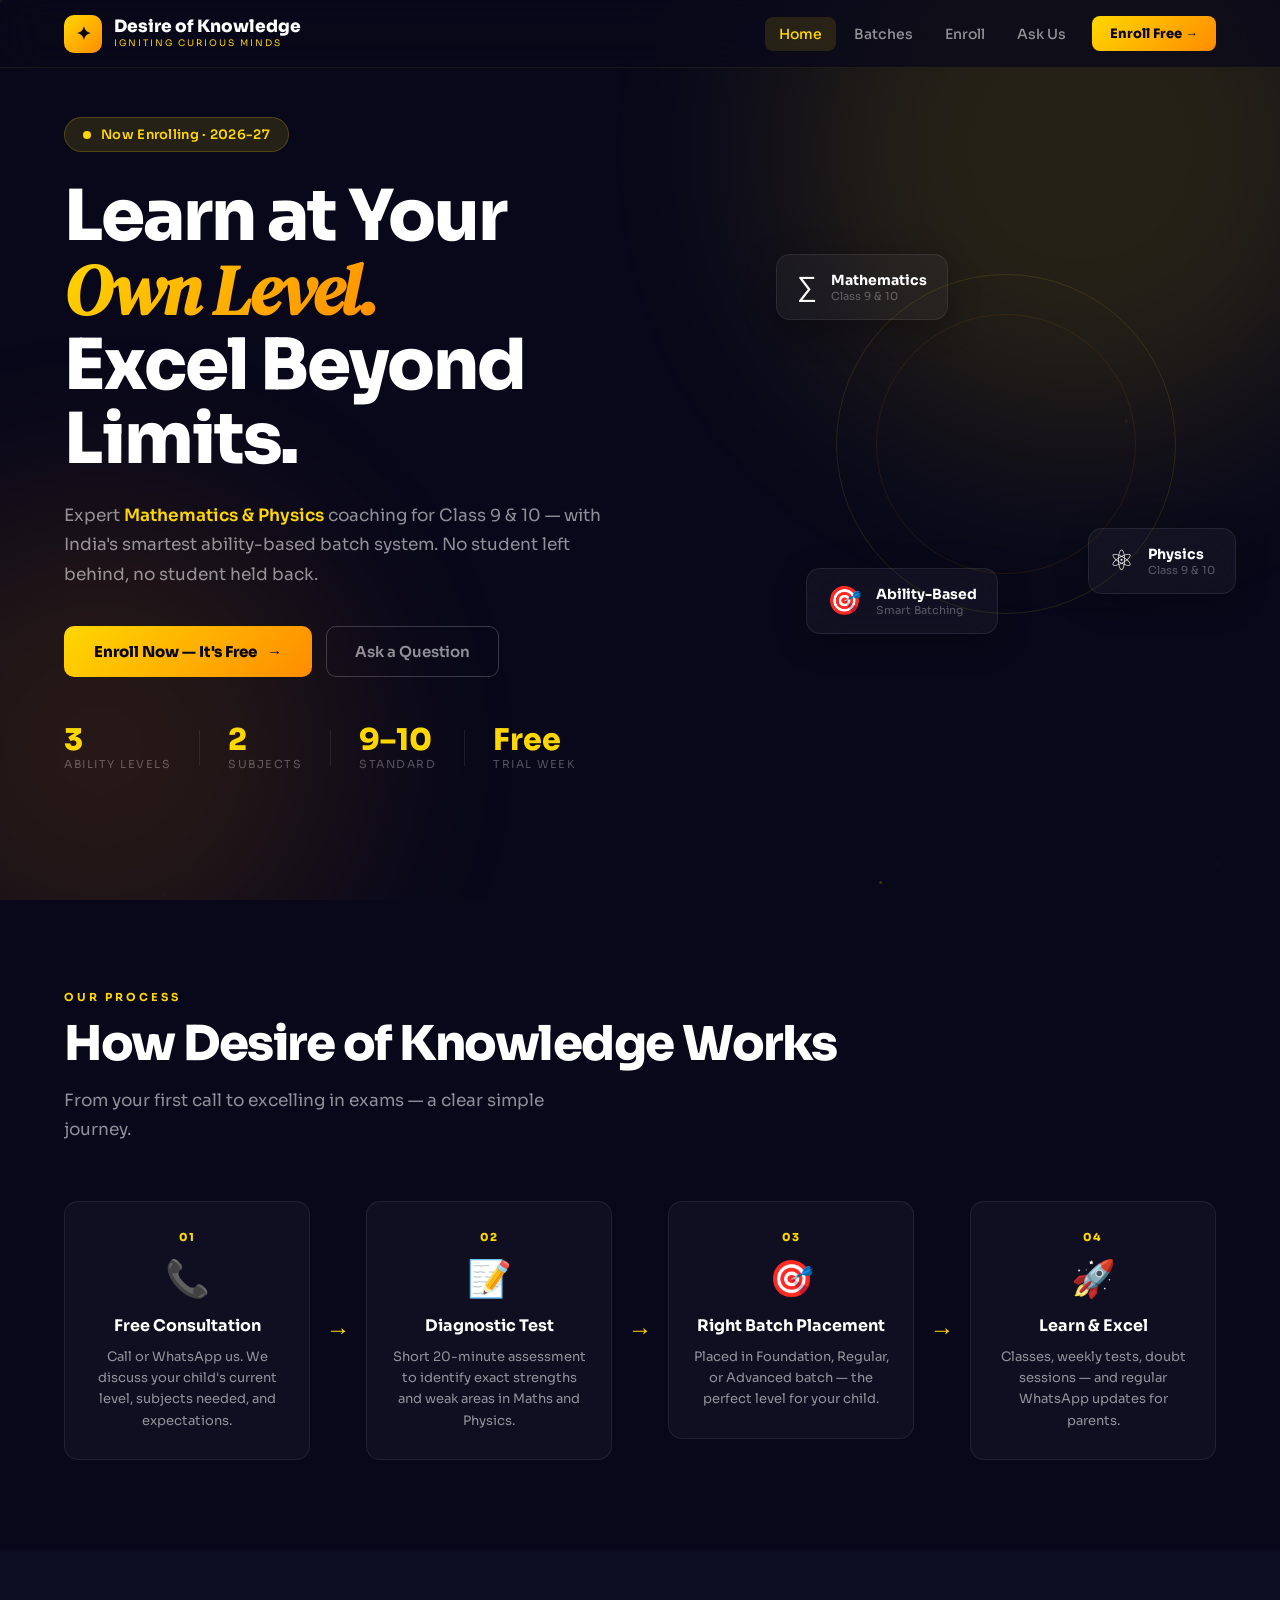
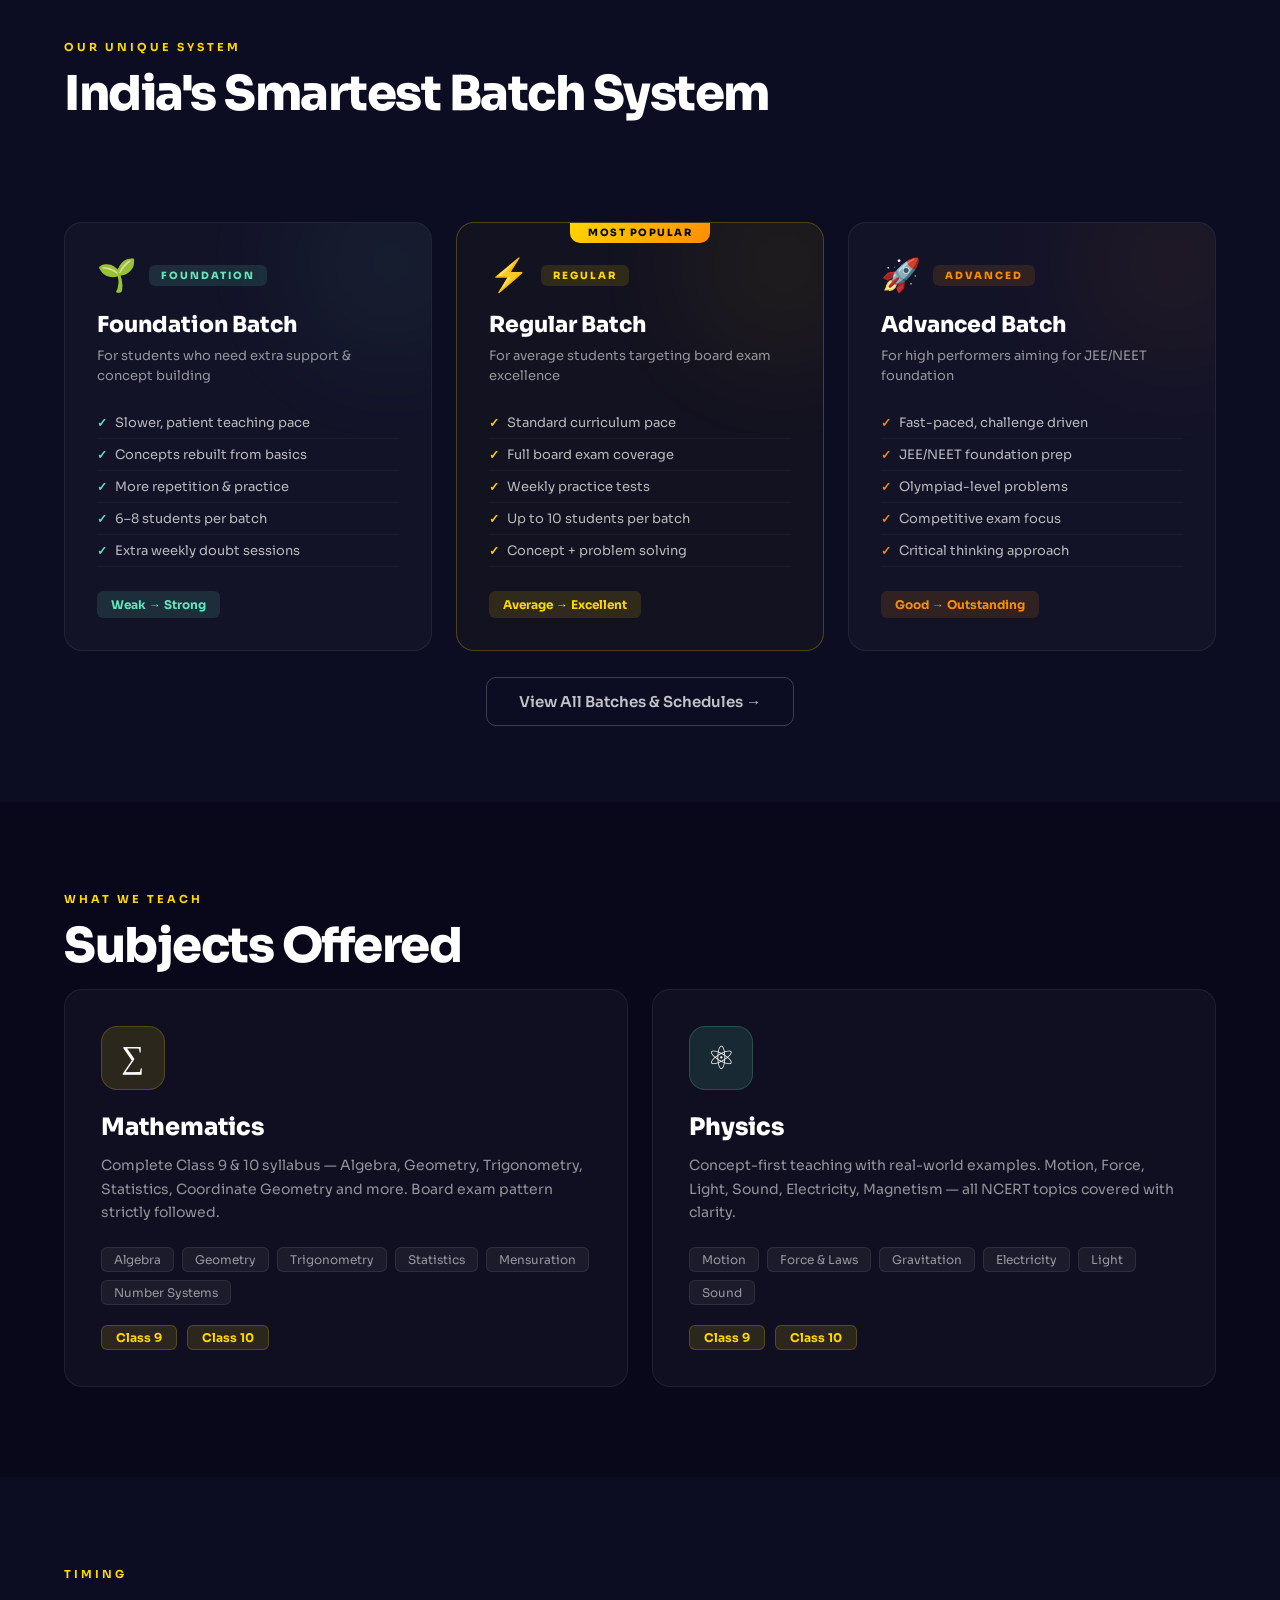
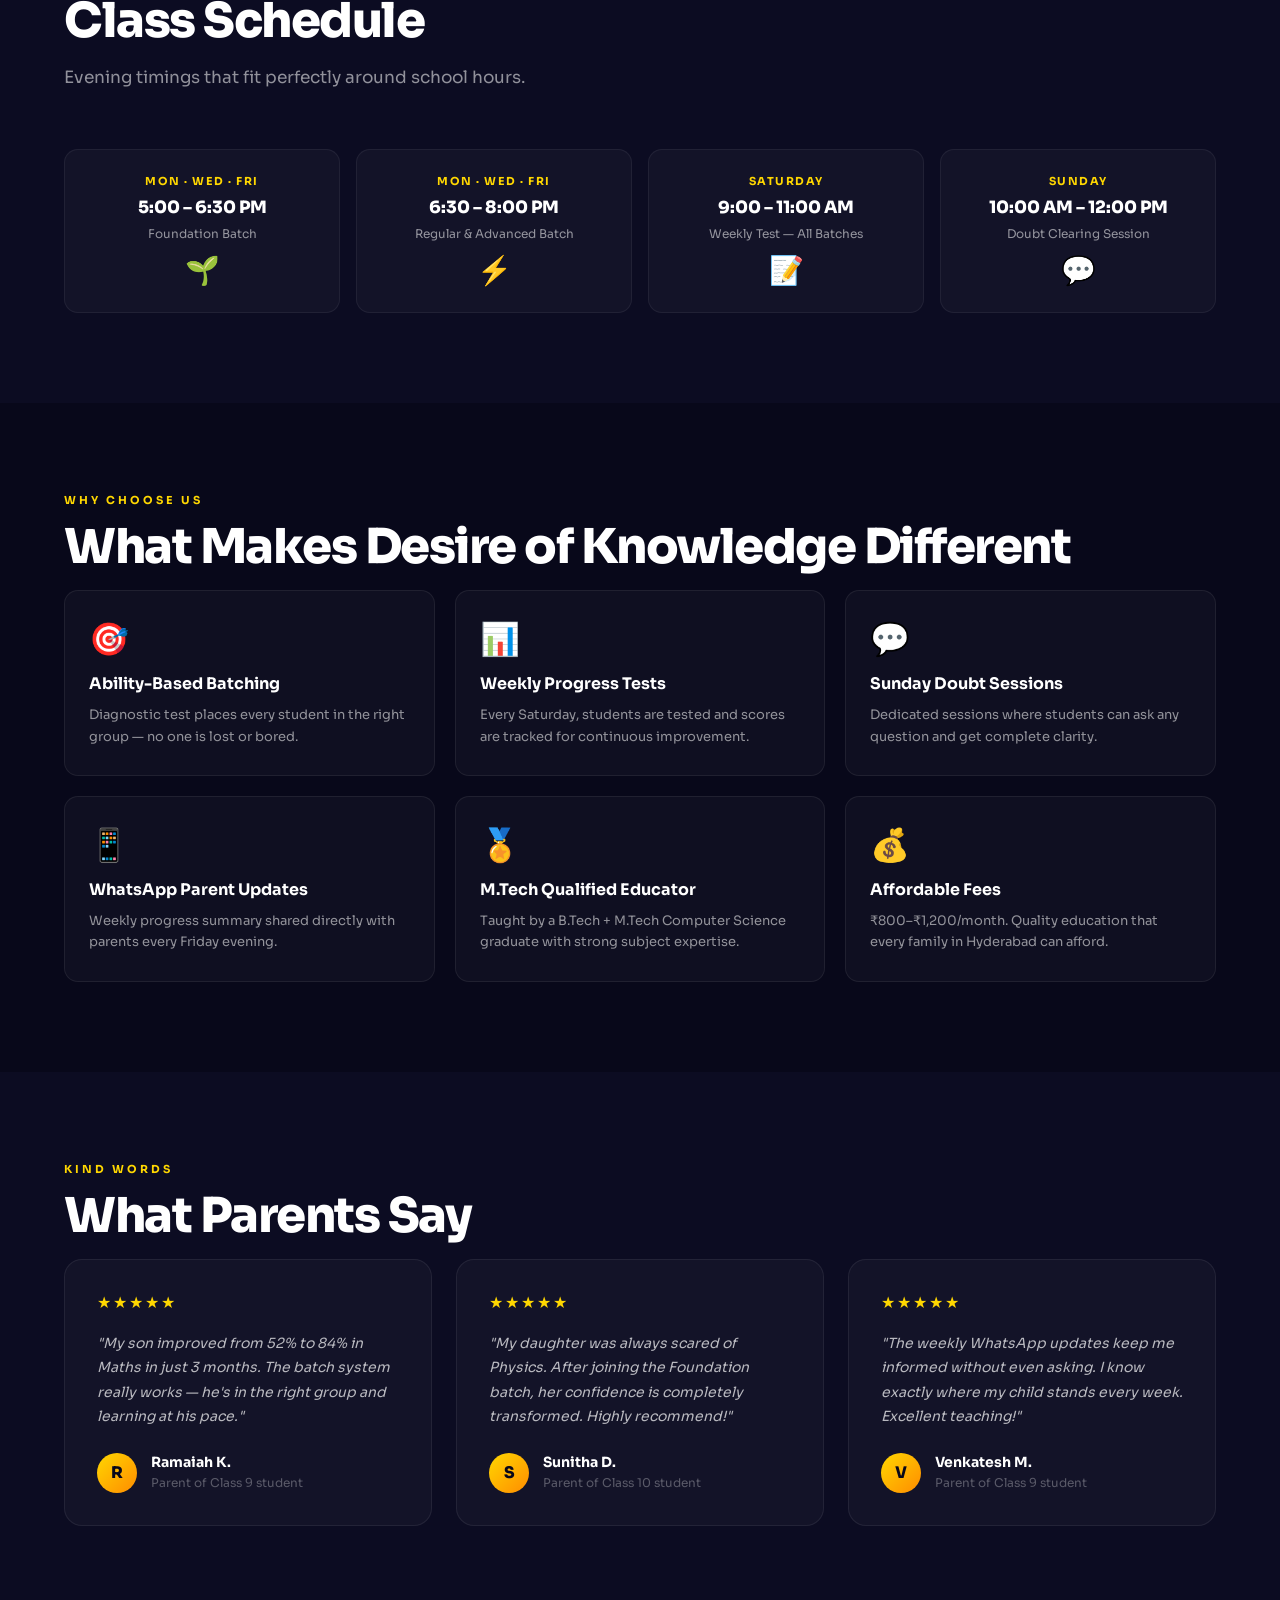
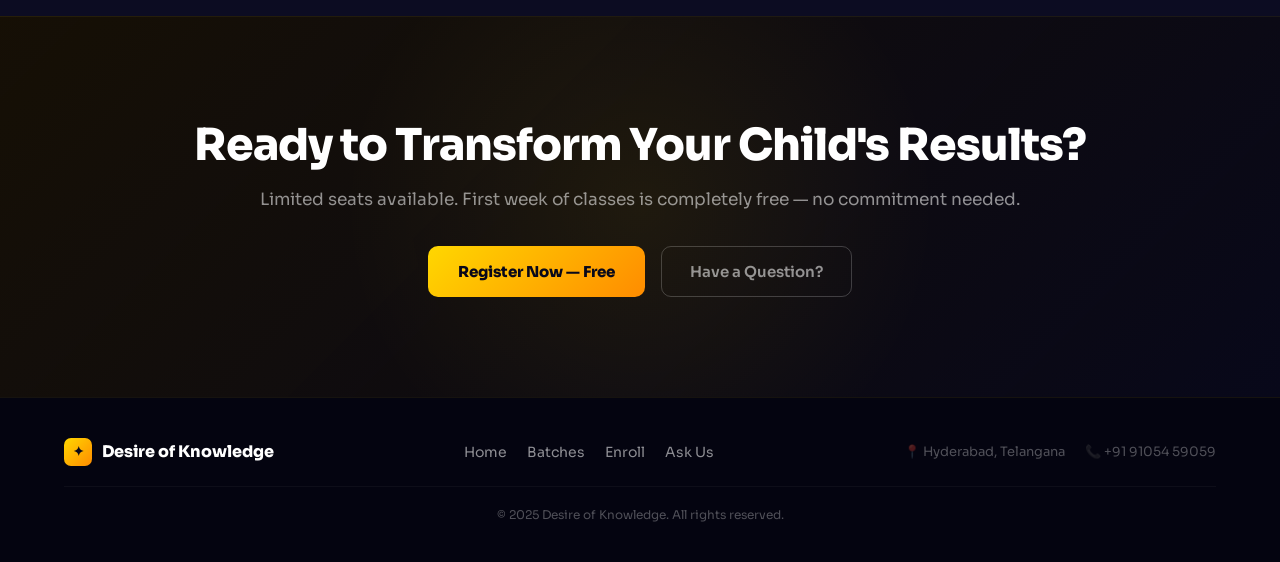
==== commit 15cbbc00: "Add index.html for coaching center website This is a new HTML file for the 'Desire of Knowledge' coa" ====
--- a/index.html
+++ b/index.html
@@ -3,11 +3,11 @@
 <head>
   <meta charset="UTF-8" />
   <meta name="viewport" content="width=device-width, initial-scale=1.0" />
-  <title>EduStart Academy | Class 9 & 10 Maths & Physics Coaching — Hyderabad</title>
+  <title>Desire of Knowledge | Class 9 & 10 Maths & Physics Coaching — Hyderabad</title>
   <meta name="description" content="Expert Maths and Physics coaching for Class 9 and 10 students in Hyderabad, Telangana. Ability-based batches. Enroll now for free consultation." />
   <link rel="preconnect" href="https://fonts.googleapis.com" />
   <link rel="preconnect" href="https://fonts.gstatic.com" crossorigin />
-  <link href="https://fonts.googleapis.com/css2?family=Sora:wght@300;400;500;600;700;800;900&family=DM+Serif+Display:ital@0;1&display=swap" rel="stylesheet" />
+  <link href="https://fonts.googleapis.com/css2?family=Sora:wght@300;400;500;600;700;800;900&family=DM+Serif+Display:ital@0;1&family=Plus+Jakarta+Sans:wght@400;500;600;700&display=swap" rel="stylesheet" />
   <link rel="stylesheet" href="css/style.css" />
   <link rel="icon" href="data:image/svg+xml,<svg xmlns='http://www.w3.org/2000/svg' viewBox='0 0 100 100'><text y='.9em' font-size='90'>✦</text></svg>" />
 </head>
@@ -19,8 +19,8 @@
     <a href="index.html" class="brand">
       <div class="brand-hex">✦</div>
       <div>
-        <div class="brand-name">EduStart Academy</div>
-        <div class="brand-sub">Excellence in Education</div>
+        <div class="brand-name">Desire of Knowledge</div>
+        <div class="brand-sub">Igniting Curious Minds</div>
       </div>
     </a>
     <div class="nav-links" id="navLinks">
@@ -117,7 +117,7 @@
 <section class="section how-section">
   <div class="container">
     <div class="section-tag reveal">Our Process</div>
-    <h2 class="section-title reveal">How EduStart Works</h2>
+    <h2 class="section-title reveal">How Desire of Knowledge Works</h2>
     <p class="section-desc reveal">From your first call to excelling in exams — a clear simple journey.</p>
     <div class="steps-row">
       <div class="step reveal delay-1">
@@ -300,7 +300,7 @@
 <section class="section why-section">
   <div class="container">
     <div class="section-tag reveal">Why Choose Us</div>
-    <h2 class="section-title reveal">What Makes EduStart Different</h2>
+    <h2 class="section-title reveal">What Makes Desire of Knowledge Different</h2>
     <div class="why-grid">
       <div class="why-card reveal delay-1">
         <div class="why-icon">🎯</div>
@@ -397,7 +397,7 @@
   <div class="container footer-inner">
     <div class="footer-brand">
       <div class="brand-hex small">✦</div>
-      <span class="footer-name">EduStart Academy</span>
+      <span class="footer-name">Desire of Knowledge</span>
     </div>
     <div class="footer-links">
       <a href="index.html">Home</a>
@@ -409,7 +409,7 @@
       <span>📍 Hyderabad, Telangana</span>
       <span>📞 +91 91054 59059</span>
     </div>
-    <div class="footer-copy">© 2025 EduStart Academy. All rights reserved.</div>
+    <div class="footer-copy">© 2025 Desire of Knowledge. All rights reserved.</div>
   </div>
 </footer>
 
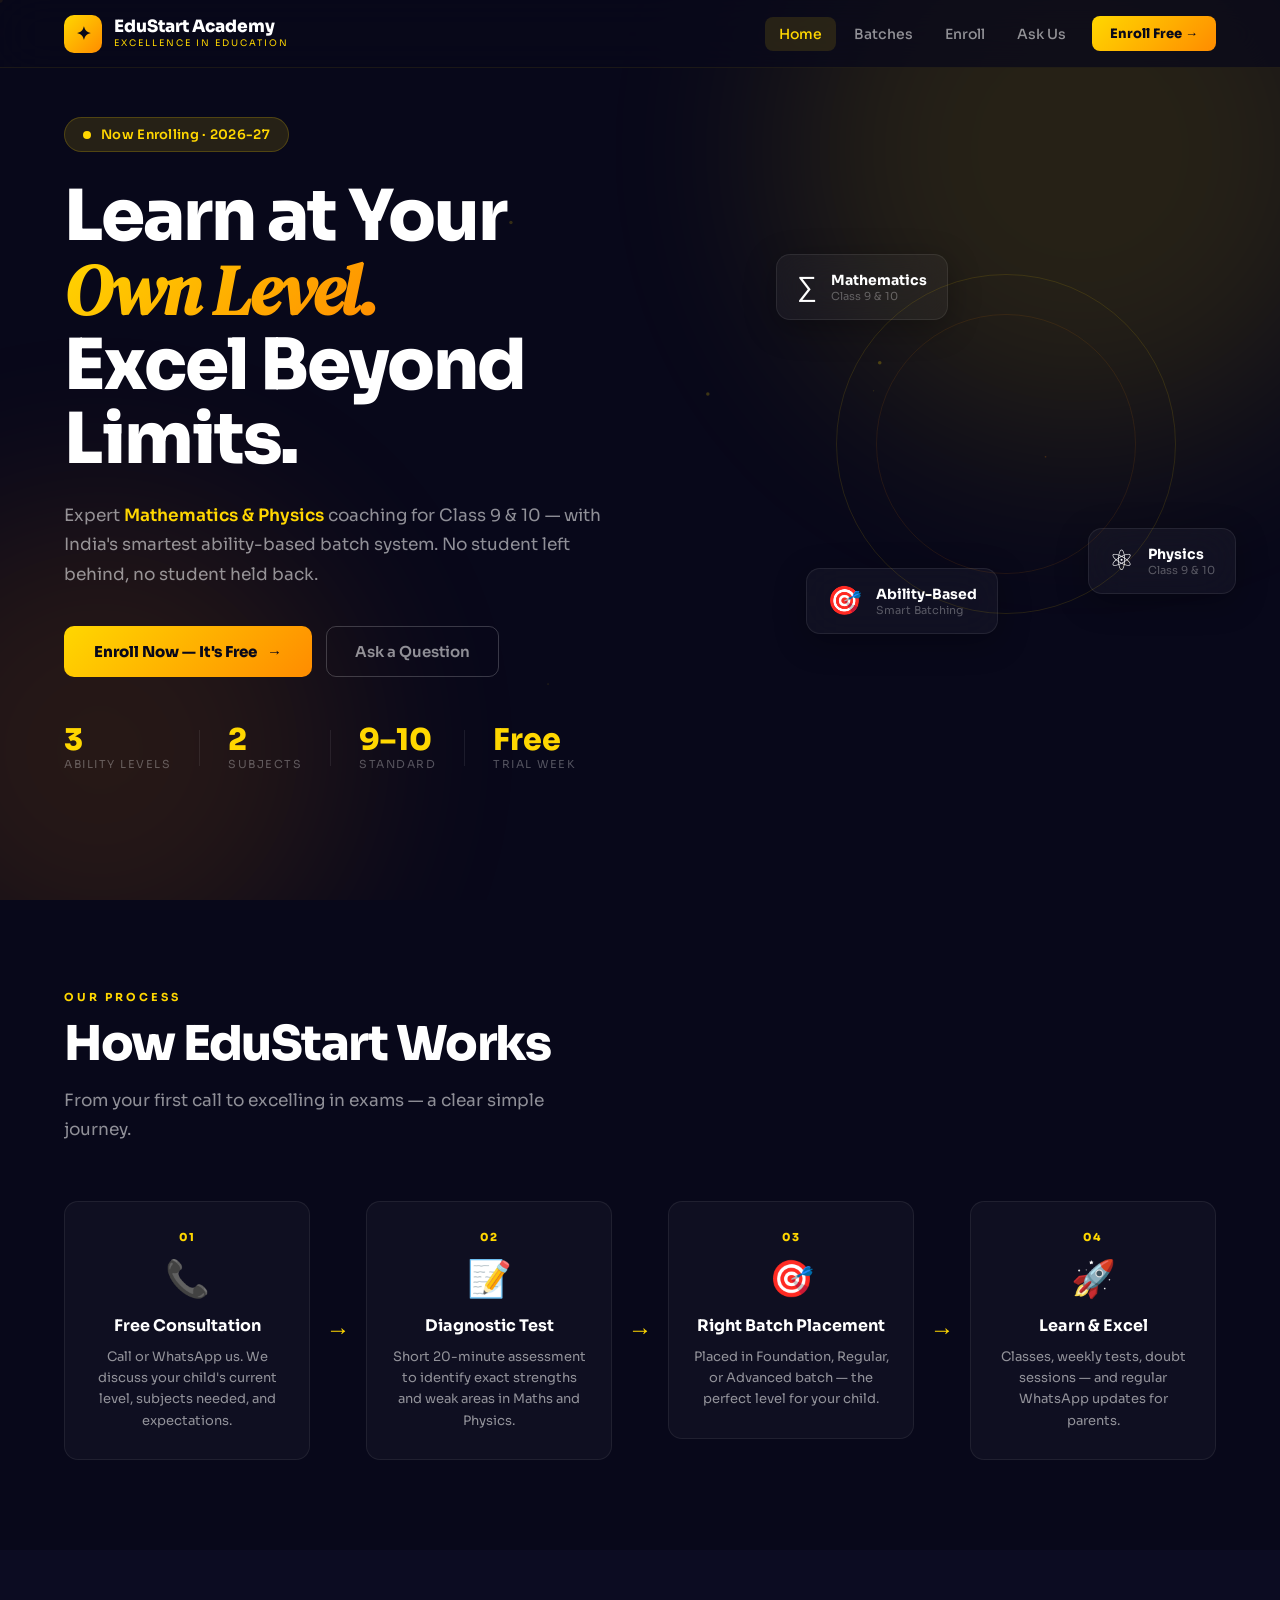
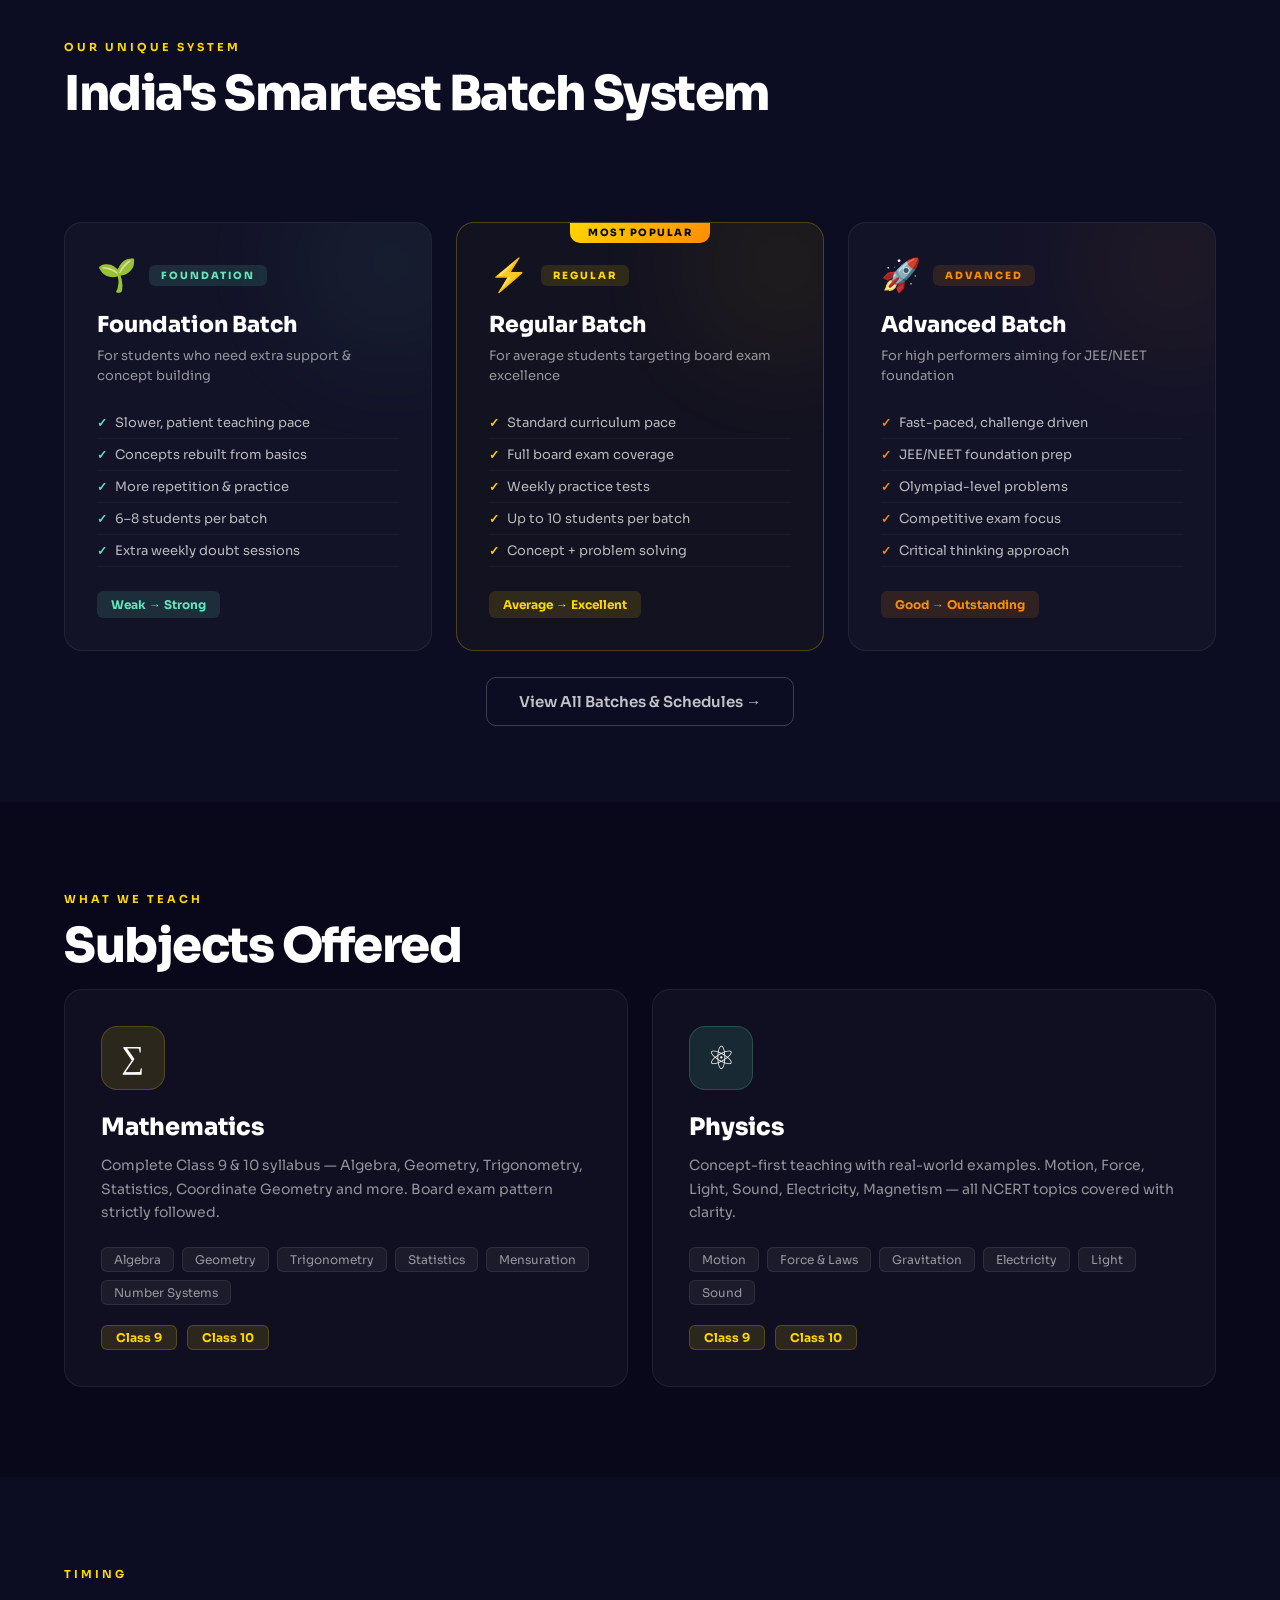
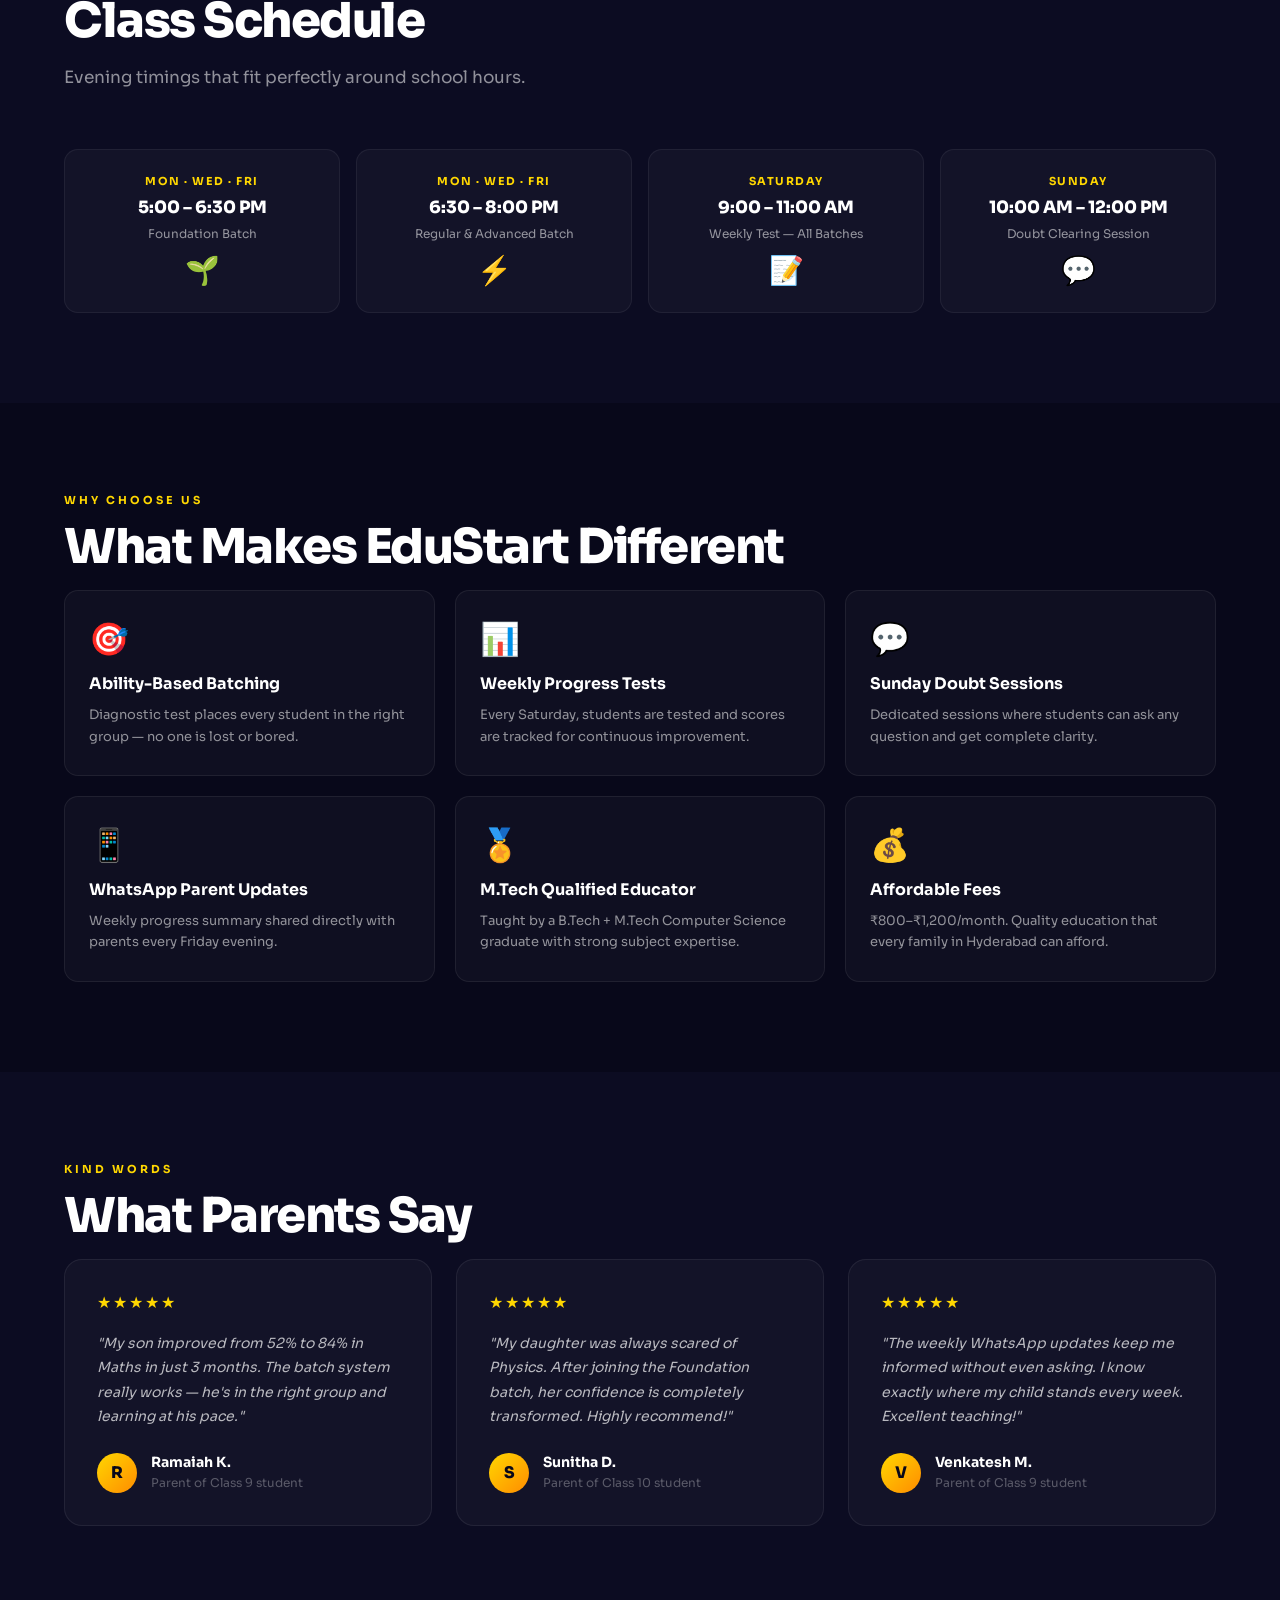
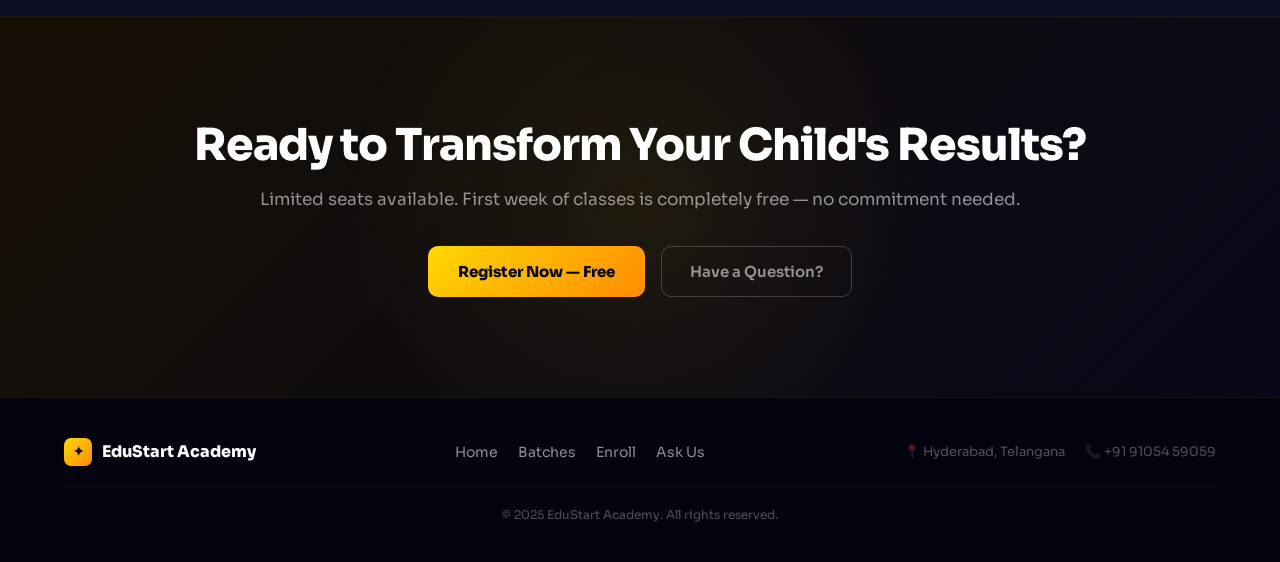
==== commit bc26395f: "Rename indexReal.html to index.html" ====
--- a/index.html
+++ b/index.html
@@ -3,11 +3,11 @@
 <head>
   <meta charset="UTF-8" />
   <meta name="viewport" content="width=device-width, initial-scale=1.0" />
-  <title>Desire of Knowledge | Class 9 & 10 Maths & Physics Coaching — Hyderabad</title>
+  <title>EduStart Academy | Class 9 & 10 Maths & Physics Coaching — Hyderabad</title>
   <meta name="description" content="Expert Maths and Physics coaching for Class 9 and 10 students in Hyderabad, Telangana. Ability-based batches. Enroll now for free consultation." />
   <link rel="preconnect" href="https://fonts.googleapis.com" />
   <link rel="preconnect" href="https://fonts.gstatic.com" crossorigin />
-  <link href="https://fonts.googleapis.com/css2?family=Sora:wght@300;400;500;600;700;800;900&family=DM+Serif+Display:ital@0;1&family=Plus+Jakarta+Sans:wght@400;500;600;700&display=swap" rel="stylesheet" />
+  <link href="https://fonts.googleapis.com/css2?family=Sora:wght@300;400;500;600;700;800;900&family=DM+Serif+Display:ital@0;1&display=swap" rel="stylesheet" />
   <link rel="stylesheet" href="css/style.css" />
   <link rel="icon" href="data:image/svg+xml,<svg xmlns='http://www.w3.org/2000/svg' viewBox='0 0 100 100'><text y='.9em' font-size='90'>✦</text></svg>" />
 </head>
@@ -19,8 +19,8 @@
     <a href="index.html" class="brand">
       <div class="brand-hex">✦</div>
       <div>
-        <div class="brand-name">Desire of Knowledge</div>
-        <div class="brand-sub">Igniting Curious Minds</div>
+        <div class="brand-name">EduStart Academy</div>
+        <div class="brand-sub">Excellence in Education</div>
       </div>
     </a>
     <div class="nav-links" id="navLinks">
@@ -117,7 +117,7 @@
 <section class="section how-section">
   <div class="container">
     <div class="section-tag reveal">Our Process</div>
-    <h2 class="section-title reveal">How Desire of Knowledge Works</h2>
+    <h2 class="section-title reveal">How EduStart Works</h2>
     <p class="section-desc reveal">From your first call to excelling in exams — a clear simple journey.</p>
     <div class="steps-row">
       <div class="step reveal delay-1">
@@ -300,7 +300,7 @@
 <section class="section why-section">
   <div class="container">
     <div class="section-tag reveal">Why Choose Us</div>
-    <h2 class="section-title reveal">What Makes Desire of Knowledge Different</h2>
+    <h2 class="section-title reveal">What Makes EduStart Different</h2>
     <div class="why-grid">
       <div class="why-card reveal delay-1">
         <div class="why-icon">🎯</div>
@@ -397,7 +397,7 @@
   <div class="container footer-inner">
     <div class="footer-brand">
       <div class="brand-hex small">✦</div>
-      <span class="footer-name">Desire of Knowledge</span>
+      <span class="footer-name">EduStart Academy</span>
     </div>
     <div class="footer-links">
       <a href="index.html">Home</a>
@@ -409,7 +409,7 @@
       <span>📍 Hyderabad, Telangana</span>
       <span>📞 +91 91054 59059</span>
     </div>
-    <div class="footer-copy">© 2025 Desire of Knowledge. All rights reserved.</div>
+    <div class="footer-copy">© 2025 EduStart Academy. All rights reserved.</div>
   </div>
 </footer>
 
